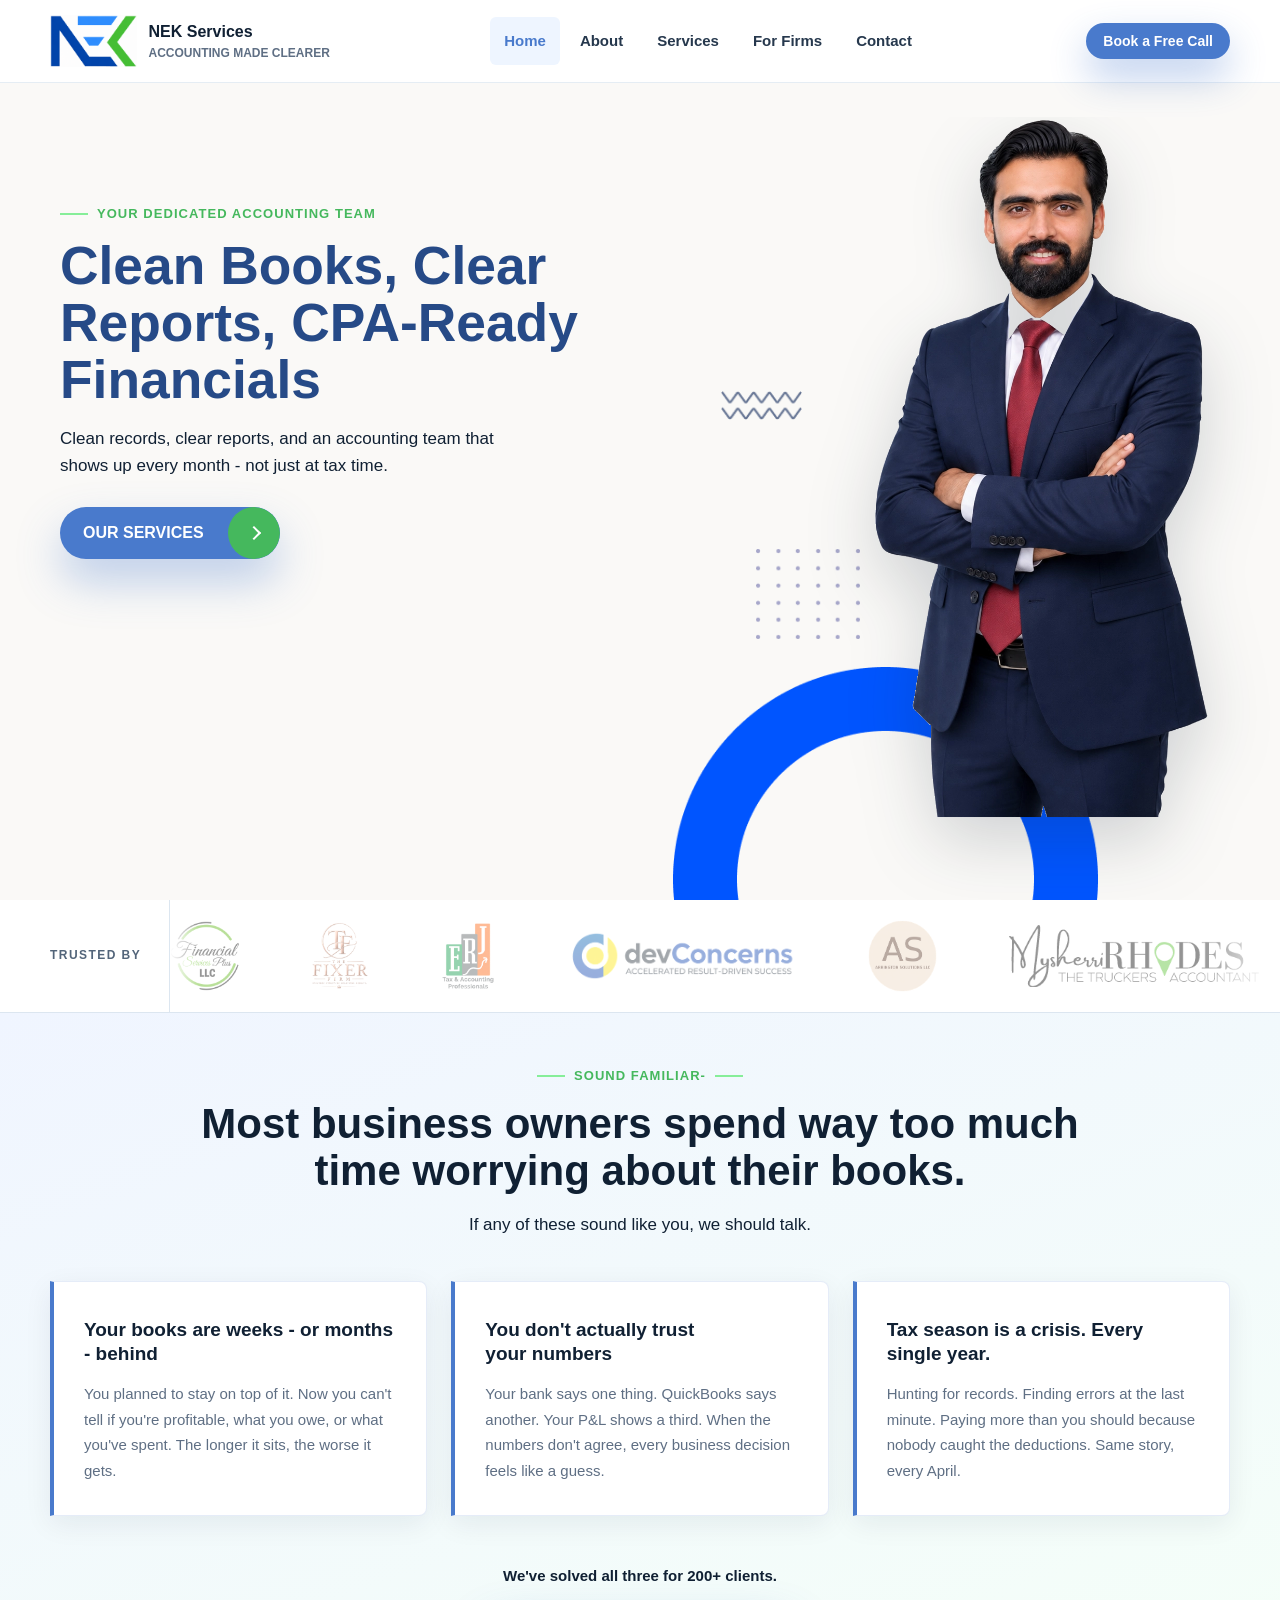
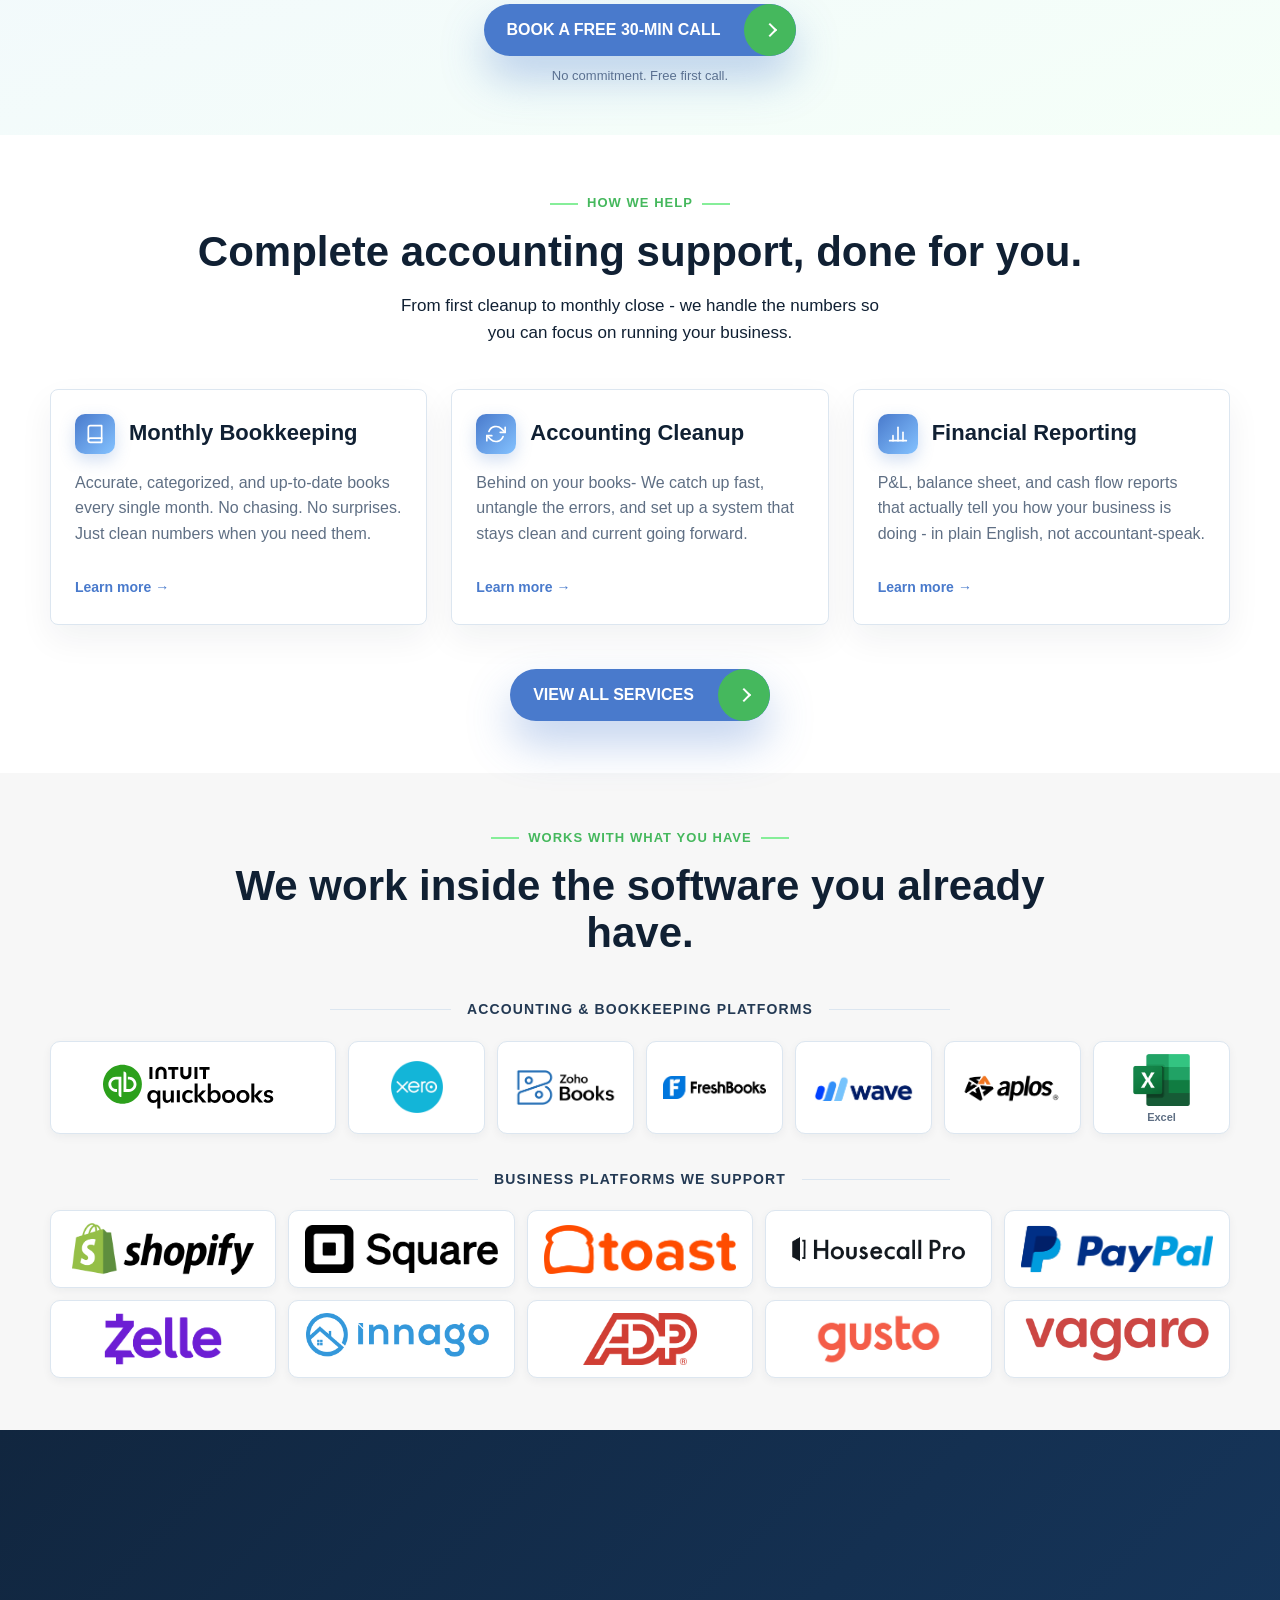
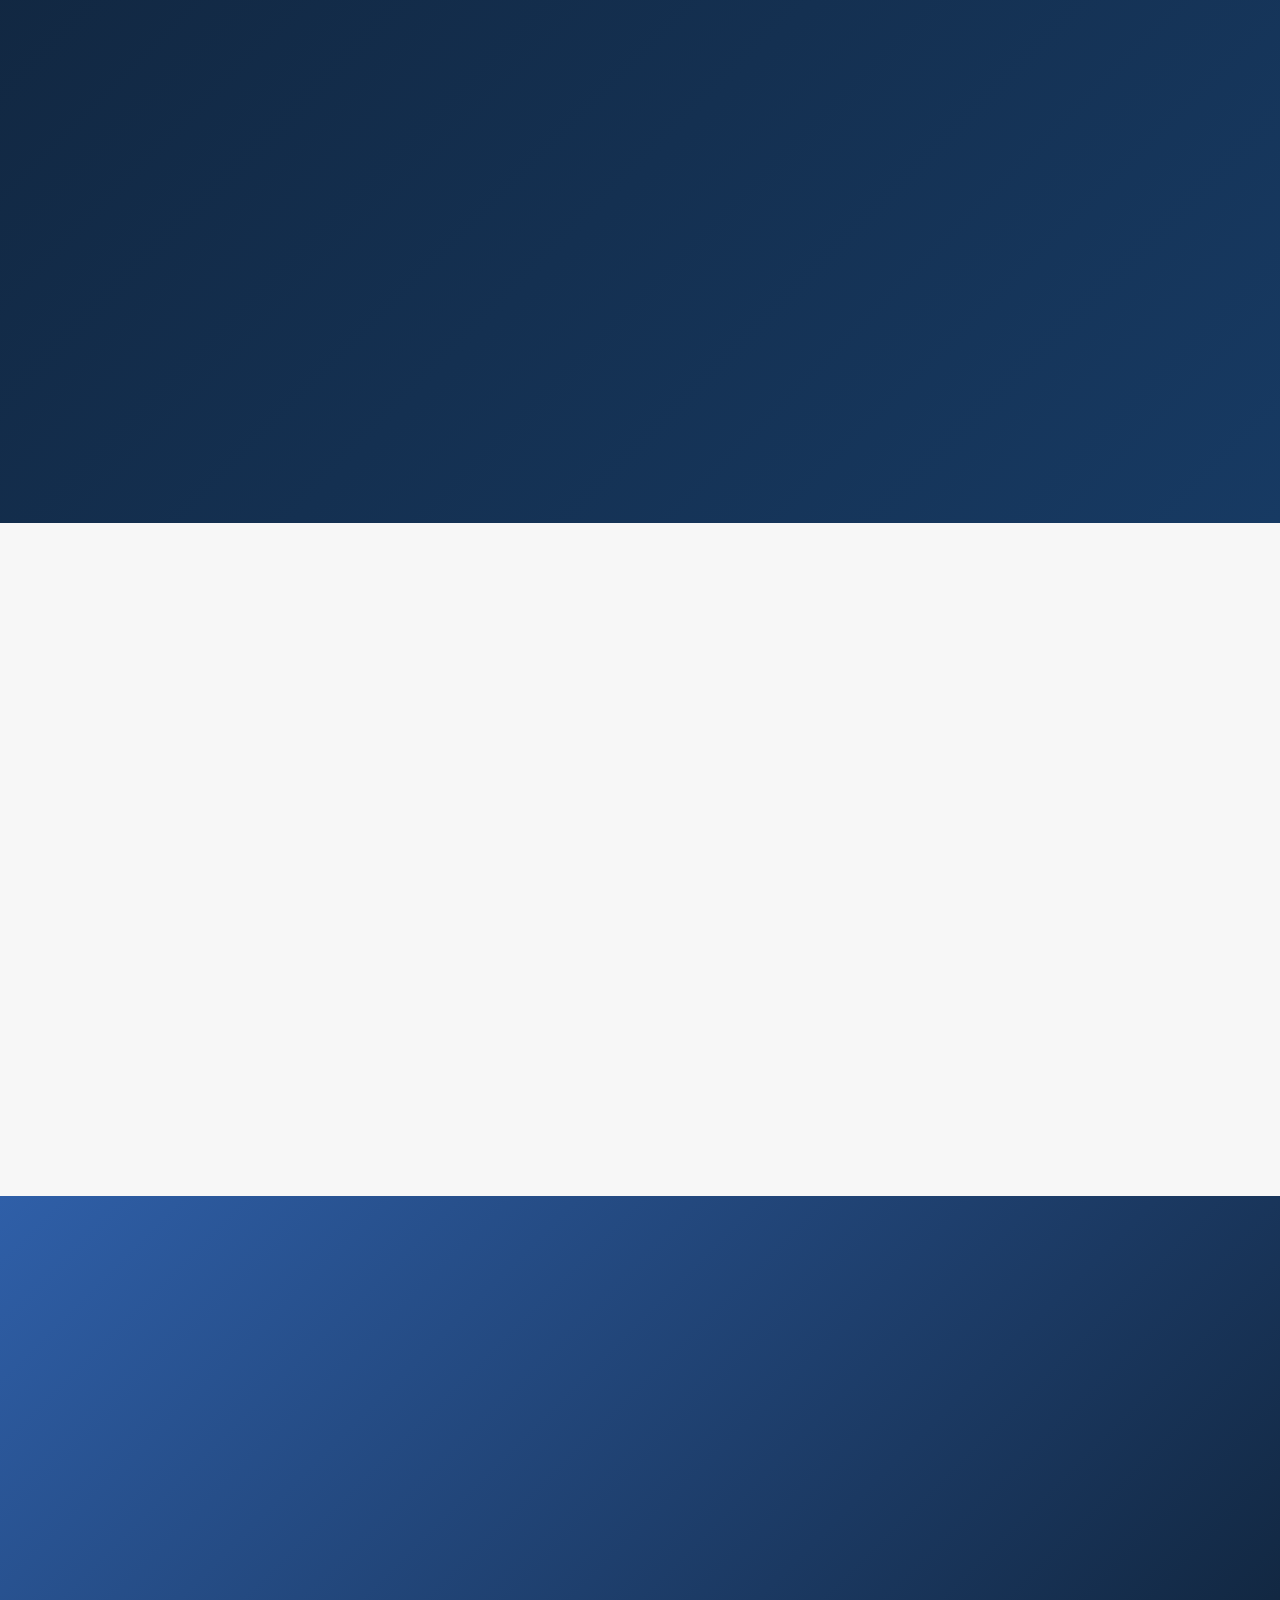
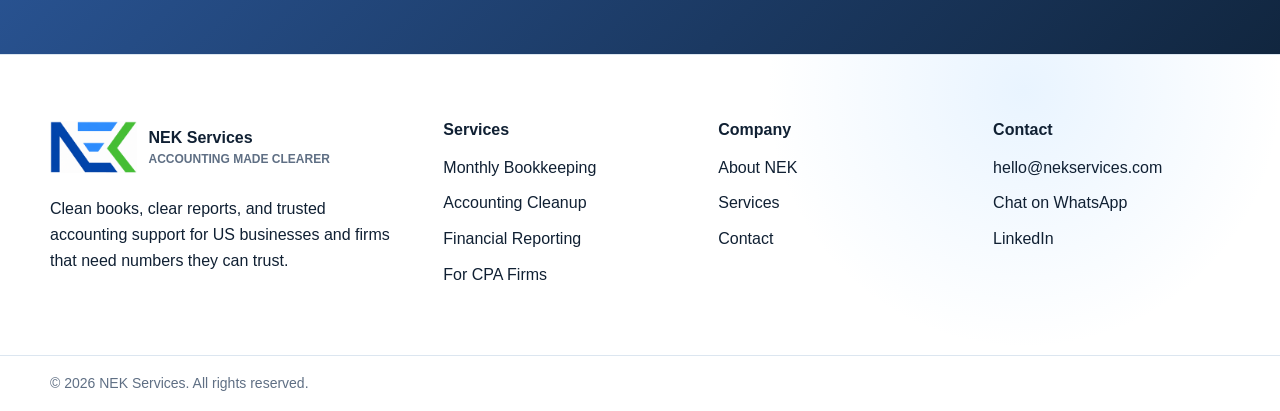
==== website/index.html @ b8a101f8 "Initial static website build" ====
﻿<!doctype html>
<html lang="en">
<head>
  <meta charset="utf-8">
  <meta name="viewport" content="width=device-width, initial-scale=1">
  <title>NEK Services | Bookkeeping &amp; Accounting for US Businesses</title>
  <meta name="description" content="Clean books, clear reports, and CPA-ready financials for US businesses and CPA firms. NEK Services - monthly bookkeeping, accounting cleanup, financial reporting, and outsourced accounting support since 2016.">
  <link rel="canonical" href="https://www.nekservices.com/">
  <link rel="icon" href="assets/logos/favicon.png?v=nek-favicon-32-1">
  <link rel="preload" as="image" href="assets/img/founder/portrait_q100.webp" type="image/webp">
  <link rel="stylesheet" href="assets/css/styles.css?v=software-label-align-1">
  <!-- Open Graph -->
  <meta property="og:type" content="website">
  <meta property="og:title" content="NEK Services | Bookkeeping & Accounting for US Businesses">
  <meta property="og:description" content="Clean books, clear reports, and CPA-ready financials for US businesses and CPA firms. 10+ years, 200+ clients, strict NDA on every engagement.">
  <meta property="og:url" content="https://www.nekservices.com/">
  <meta property="og:image" content="https://www.nekservices.com/assets/img/og-image.png">
  <meta name="twitter:card" content="summary_large_image">
  <meta name="twitter:title" content="NEK Services | Bookkeeping & Accounting for US Businesses">
  <meta name="twitter:description" content="Clean books, clear reports, and CPA-ready financials for US businesses and CPA firms.">
  <meta name="twitter:image" content="https://www.nekservices.com/assets/img/og-image.png">
  <!-- JSON-LD -->
  <script type="application/ld+json">
  {
    "@context": "https://schema.org",
    "@type": "AccountingService",
    "name": "NEK Services",
    "description": "Monthly bookkeeping, accounting cleanup, financial reporting, and outsourced accounting for US businesses and CPA firms.",
    "url": "https://www.nekservices.com",
    "email": "hello@nekservices.com",
    "foundingDate": "2016",
    "founder": { "@type": "Person", "name": "Muhammad Ilyas", "jobTitle": "Founder & CEO" },
    "areaServed": "US",
    "sameAs": ["https://www.linkedin.com/company/nek-services/"]
  }
  </script>
</head>
<body class="home">

  <header class="header">
    <nav class="container nav" aria-label="Main navigation">
      <a class="brand" href="index.html" aria-label="NEK Services home">
        <img class="brand__logo" src="assets/logos/nek-logo.png?v=mark-2" alt="NEK Services">
        <span class="brand__text">NEK Services <span>Accounting made clearer</span></span>
      </a>
      <button class="menu-toggle" type="button" aria-label="Toggle navigation" aria-expanded="false" data-menu-toggle>
        <span aria-hidden="true"></span><span aria-hidden="true"></span><span aria-hidden="true"></span>
      </button>
      <ul class="nav__links" data-nav-links>
        <li><a href="index.html" aria-current="page">Home</a></li>
        <li><a href="about.html">About</a></li>
        <li><a href="services.html">Services</a></li>
        <li><a href="for-firms.html">For Firms</a></li>
        <li><a href="contact.html">Contact</a></li>
      </ul>
      <div class="nav__actions">
        <a class="btn btn--primary" href="contact.html">Book a Free Call</a>
      </div>
    </nav>
  </header>

  <main>

    <!-- ---------------------------------------------
         HERO  -  DESIGN LOCKED
    --------------------------------------------- -->
    <section class="hero">
      <div class="container hero__grid">
        <div class="hero-copy reveal">
          <p class="eyebrow">Your dedicated accounting team</p>
          <h1>Clean Books, Clear Reports, CPA-Ready Financials</h1>
          <p class="lead">Clean records, clear reports, and an accounting team that shows up every month - not just at tax time.</p>
          <div class="hero__actions">
            <a class="btn btn--arrow" href="services.html"><span>Our Services</span></a>
          </div>
        </div>
        <div class="hero-card hero-visual reveal" aria-label="Muhammad Ilyas, Founder and CEO of NEK Services">
          <span class="hero-visual__ring" aria-hidden="true"></span>
          <span class="hero-visual__dots" aria-hidden="true"></span>
          <span class="hero-visual__zigzag" aria-hidden="true"></span>
          <div class="hero-card__image">
            <picture>
              <source srcset="assets/img/founder/portrait_q100.webp" type="image/webp">
              <img src="assets/img/founder/muhammad-ilyas-standing-1-cutout.png" alt="Muhammad Ilyas, Founder and CEO of NEK Services">
            </picture>
          </div>
        </div>
      </div>
    </section>

    <!-- ---------------------------------------------
         TRUST BAR
    --------------------------------------------- -->
    <div class="trust-bar-wrap">
      <div class="trust-bar__label-col">
        <span class="trust-bar__label">Trusted by</span>
      </div>
      <div class="marquee-outer">
        <div class="marquee-track">
          <div class="marquee-logo"><img src="assets/img/clients/client-financial-services-plus.png" alt="Financial Services Plus" loading="lazy"></div>
          <div class="marquee-logo"><img src="assets/img/clients/client-the-fixer-firm.png" alt="The Fixer Firm" loading="lazy"></div>
          <div class="marquee-logo"><img src="assets/img/clients/client-erj-tax-accounting.png" alt="ERJ Tax &amp; Accounting" loading="lazy"></div>
          <div class="marquee-logo"><img src="assets/img/clients/client-devconcerns.png" alt="DevConcerns" loading="lazy"></div>
          <div class="marquee-logo marquee-logo--badge"><img src="assets/img/clients/client-arrington-solutions.png" alt="Arrington Solutions" loading="lazy"></div>
          <div class="marquee-logo marquee-logo--wide"><img src="assets/img/clients/client-johnson-tax.png" alt="MySherri Rhodes" loading="lazy"></div>
          <div class="marquee-logo marquee-logo--dark"><img src="assets/img/clients/client-a-countability.png" alt="A-Countability" loading="lazy"></div>
          <div class="marquee-logo marquee-logo--wide"><img src="assets/img/clients/client-rhodes-accountant.png" alt="The Oasis Firm" loading="lazy"></div>
          <div class="marquee-logo marquee-logo--wide"><img src="assets/img/clients/client-my-financial-home.png" alt="My Financial Home" loading="lazy"></div>
          <div class="marquee-logo"><img src="assets/img/clients/client-royal-financial-services.png" alt="Royal Financial Services" loading="lazy"></div>
          <div class="marquee-logo marquee-logo--wide marquee-logo--premier"><img src="assets/img/clients/premier-business-solutions-full.png" alt="Premier Business Solutions" loading="lazy"></div>
          <div class="marquee-logo marquee-logo--dark marquee-logo--wide"><img src="assets/img/clients/client-your-tax-strategy.png" alt="Johnson Tax" loading="lazy"></div>
          <div class="marquee-logo marquee-logo--wide"><img src="assets/img/clients/client-the-oasis-firm.png" alt="Your Tax Strategy" loading="lazy"></div>
          <!-- duplicate set for seamless loop -->
          <div class="marquee-logo" aria-hidden="true"><img src="assets/img/clients/client-financial-services-plus.png" alt="" loading="lazy"></div>
          <div class="marquee-logo" aria-hidden="true"><img src="assets/img/clients/client-the-fixer-firm.png" alt="" loading="lazy"></div>
          <div class="marquee-logo" aria-hidden="true"><img src="assets/img/clients/client-erj-tax-accounting.png" alt="" loading="lazy"></div>
          <div class="marquee-logo" aria-hidden="true"><img src="assets/img/clients/client-devconcerns.png" alt="" loading="lazy"></div>
          <div class="marquee-logo marquee-logo--badge" aria-hidden="true"><img src="assets/img/clients/client-arrington-solutions.png" alt="" loading="lazy"></div>
          <div class="marquee-logo marquee-logo--wide" aria-hidden="true"><img src="assets/img/clients/client-johnson-tax.png" alt="" loading="lazy"></div>
          <div class="marquee-logo marquee-logo--dark" aria-hidden="true"><img src="assets/img/clients/client-a-countability.png" alt="" loading="lazy"></div>
          <div class="marquee-logo marquee-logo--wide" aria-hidden="true"><img src="assets/img/clients/client-rhodes-accountant.png" alt="" loading="lazy"></div>
          <div class="marquee-logo marquee-logo--wide" aria-hidden="true"><img src="assets/img/clients/client-my-financial-home.png" alt="" loading="lazy"></div>
          <div class="marquee-logo" aria-hidden="true"><img src="assets/img/clients/client-royal-financial-services.png" alt="" loading="lazy"></div>
          <div class="marquee-logo marquee-logo--wide marquee-logo--premier" aria-hidden="true"><img src="assets/img/clients/premier-business-solutions-full.png" alt="" loading="lazy"></div>
          <div class="marquee-logo marquee-logo--dark marquee-logo--wide" aria-hidden="true"><img src="assets/img/clients/client-your-tax-strategy.png" alt="" loading="lazy"></div>
          <div class="marquee-logo marquee-logo--wide" aria-hidden="true"><img src="assets/img/clients/client-the-oasis-firm.png" alt="" loading="lazy"></div>
        </div>      </div>
    </div>
    </div>

    <!-- ---------------------------------------------
         PAIN POINTS
    --------------------------------------------- -->
    <section class="section section--tint">
      <div class="container">
        <div class="section__head section__head--center reveal">
          <p class="eyebrow">Sound familiar-</p>
          <h2>Most business owners spend way too much time worrying about their books.</h2>
          <p class="lead">If any of these sound like you, we should talk.</p>
        </div>
        <div class="grid grid--3">
          <article class="card pain-card reveal">
            <h3>Your books are weeks - or months - behind</h3>
            <p>You planned to stay on top of it. Now you can't tell if you're profitable, what you owe, or what you've spent. The longer it sits, the worse it gets.</p>
          </article>
          <article class="card pain-card reveal">
            <h3>You don't actually trust your numbers</h3>
            <p>Your bank says one thing. QuickBooks says another. Your P&amp;L shows a third. When the numbers don't agree, every business decision feels like a guess.</p>
          </article>
          <article class="card pain-card reveal">
            <h3>Tax season is a crisis. Every single year.</h3>
            <p>Hunting for records. Finding errors at the last minute. Paying more than you should because nobody caught the deductions. Same story, every April.</p>
          </article>
        </div>
        <div class="pain-cta">
          <p class="pain-cta__claim">We've solved all three for 200+ clients.</p>
          <div>
            <a class="btn btn--arrow" href="contact.html"><span>Book a Free 30-Min Call</span></a>
            <p class="pain-cta__risk">No commitment. Free first call.</p>
          </div>
        </div>
      </div>
    </section>

    <!-- ---------------------------------------------
         SERVICES
    --------------------------------------------- -->
    <section class="section">
      <div class="container">
        <div class="section__head section__head--center reveal">
          <p class="eyebrow">How we help</p>
          <h2>Complete accounting support, done for you.</h2>
          <p class="lead">From first cleanup to monthly close - we handle the numbers so you can focus on running your business.</p>
        </div>
        <div class="grid grid--3">
          <article class="card reveal">
            <div class="svc-heading">
              <div class="svc-badge">
                <svg viewBox="0 0 24 24" fill="none" stroke="#fff" stroke-width="2" stroke-linecap="round" stroke-linejoin="round" aria-hidden="true"><path d="M4 19.5A2.5 2.5 0 0 1 6.5 17H20"/><path d="M6.5 2H20v20H6.5A2.5 2.5 0 0 1 4 19.5v-15A2.5 2.5 0 0 1 6.5 2z"/></svg>
              </div>
              <h3>Monthly Bookkeeping</h3>
            </div>
            <p>Accurate, categorized, and up-to-date books every single month. No chasing. No surprises. Just clean numbers when you need them.</p>
            <a class="card-link" href="services.html#bookkeeping">Learn more</a>
          </article>
          <article class="card reveal">
            <div class="svc-heading">
              <div class="svc-badge">
                <svg viewBox="0 0 24 24" fill="none" stroke="#fff" stroke-width="2" stroke-linecap="round" stroke-linejoin="round" aria-hidden="true"><polyline points="23 4 23 10 17 10"/><polyline points="1 20 1 14 7 14"/><path d="M3.51 9a9 9 0 0 1 14.85-3.36L23 10M1 14l4.64 4.36A9 9 0 0 0 20.49 15"/></svg>
              </div>
              <h3>Accounting Cleanup</h3>
            </div>
            <p>Behind on your books- We catch up fast, untangle the errors, and set up a system that stays clean and current going forward.</p>
            <a class="card-link" href="services.html#cleanup">Learn more</a>
          </article>
          <article class="card reveal">
            <div class="svc-heading">
              <div class="svc-badge">
                <svg viewBox="0 0 24 24" fill="none" stroke="#fff" stroke-width="2" stroke-linecap="round" stroke-linejoin="round" aria-hidden="true"><line x1="18" y1="20" x2="18" y2="10"/><line x1="12" y1="20" x2="12" y2="4"/><line x1="6" y1="20" x2="6" y2="14"/><line x1="2" y1="20" x2="22" y2="20"/></svg>
              </div>
              <h3>Financial Reporting</h3>
            </div>
            <p>P&amp;L, balance sheet, and cash flow reports that actually tell you how your business is doing - in plain English, not accountant-speak.</p>
            <a class="card-link" href="services.html#reporting">Learn more</a>
          </article>
        </div>
        <div class="section__actions" style="justify-content:center;margin-top:44px;">
          <a class="btn btn--arrow" href="services.html"><span>View All Services</span></a>
        </div>
      </div>
    </section>

    <!-- ---------------------------------------------
         SOFTWARE
    --------------------------------------------- -->
    <section class="section section--soft">
      <div class="container">
        <div class="section__head section__head--center reveal">
          <p class="eyebrow">Works with what you have</p>
          <h2>We work inside the software you already have.</h2>
        </div>
        <div class="sw-section reveal">
          <div class="sw-group">
            <p class="sw-group__label">Accounting &amp; Bookkeeping Platforms</p>
            <div class="sw-row sw-row--8">
              <div class="sw-tile sw-tile--wide"><img src="assets/img/software/quickbooks.svg" alt="QuickBooks" loading="lazy"></div>
              <div class="sw-tile"><img src="assets/img/software/xero-logo.png" alt="Xero" loading="lazy"></div>
              <div class="sw-tile"><img src="assets/img/software/zoho-books.png" alt="Zoho Books" loading="lazy"></div>
              <div class="sw-tile"><img src="assets/img/software/freshbooks.png" alt="FreshBooks" loading="lazy"></div>
              <div class="sw-tile"><img src="assets/img/software/wave.png" alt="Wave Accounting" loading="lazy"></div>
              <div class="sw-tile"><img src="assets/img/software/Aplos.png" alt="Aplos" loading="lazy"></div>
              <div class="sw-tile sw-tile--labeled"><img src="assets/img/software/excel-official.png" alt="Microsoft Excel" loading="lazy"><span class="sw-tile__name">Excel</span></div>
            </div>
          </div>
          <div class="sw-group">
            <p class="sw-group__label">Business Platforms We Support</p>
            <div class="sw-row sw-row--5">
              <div class="sw-tile"><img src="assets/img/software/shopify.png" alt="Shopify" loading="lazy"></div>
              <div class="sw-tile"><img src="assets/img/software/square.png" alt="Square" loading="lazy"></div>
              <div class="sw-tile"><img src="assets/img/software/toast.png" alt="Toast POS" loading="lazy"></div>
              <div class="sw-tile"><img src="assets/img/software/housecall-pro.webp" alt="Housecall Pro" loading="lazy"></div>
              <div class="sw-tile"><img src="assets/img/software/paypal.png" alt="PayPal" loading="lazy"></div>
              <div class="sw-tile"><img src="assets/img/software/zelle.png" alt="Zelle" loading="lazy"></div>
              <div class="sw-tile"><img src="assets/img/software/innago.png" alt="Innago" loading="lazy"></div>
              <div class="sw-tile"><img src="assets/img/software/adp.png" alt="ADP" loading="lazy"></div>
              <div class="sw-tile"><img src="assets/img/software/gusto.png" alt="Gusto" loading="lazy"></div>
              <div class="sw-tile"><img src="assets/img/software/vagaro.png" alt="Vagaro" loading="lazy"></div>
            </div>
          </div>
        </div>
      </div>
    </section>

    <!-- ---------------------------------------------
         HOW IT WORKS  -  White background (not soft - breaks consecutive grey)
    --------------------------------------------- -->
    <!-- ---------------------------------------------
         ABOUT + STATS  -  Dark section (shortened - full story on about.html)
    --------------------------------------------- -->
    <section class="section section--dark">
      <div class="container about-grid">
        <div class="reveal">
          <p class="eyebrow">The NEK Difference</p>
          <h2>10 years. 200 clients. Zero shortcuts.</h2>
          <p>For over 10 years, US businesses and CPA firms have trusted NEK to keep their books clean, their reports clear, and their deadlines met. We built NEK Services around one belief: accounting support should be accurate, affordable, and genuinely reliable.</p>
          <ul class="checks">
            <li>Qualified accountants - not just bookkeepers</li>
            <li>Certified QuickBooks ProAdvisors</li>
            <li>Same-day responses during US business hours</li>
          </ul>
          <p class="audience-note">Serving US business owners and CPA firms since 2016.</p>
          <div class="guarantee">
            <p>If we make an error, we fix it immediately - at no cost to you.</p>
          </div>
          <p class="security-note">All client data handled under strict NDA and confidentiality agreement.</p>
          <div class="section__actions" style="margin-top:28px;">
            <a class="btn btn--ghost-light" href="about.html">Meet the Team</a>
          </div>
        </div>
        <div class="reveal">
          <div class="photo-placeholder">
            <img src="assets/img/founder/muhammad-ilyas.jpg" alt="Muhammad Ilyas, Founder NEK Services" loading="lazy">
          </div>
          <div class="about-stats">
            <div class="about-stat">
              <strong data-count="10" data-suffix="+">0+</strong>
              <span>Years in Business</span>
            </div>
            <div class="about-stat">
              <strong data-count="200" data-suffix="+">0+</strong>
              <span>Clients Served</span>
            </div>
            <div class="about-stat">
              <strong data-count="10" data-suffix="K+">0K+</strong>
              <span>Books &amp; Reports Completed</span>
            </div>
            <div class="about-stat">
              <strong data-count="6" data-suffix="+">0+</strong>
              <span>Accounting Professionals</span>
            </div>
          </div>
        </div>
      </div>
    </section>

    <!-- ---------------------------------------------
         TESTIMONIALS  -  3 strongest (Cozette, Courtney, Sam)
    --------------------------------------------- -->
    <section class="section section--soft">
      <div class="container">
        <div class="section__head section__head--center reveal">
          <p class="eyebrow">Real results</p>
          <h2>Our clients say it better than we can.</h2>
          <p class="lead">Real results from the business owners and accounting firms that trust NEK with their most important numbers.</p>
        </div>
        <div class="slider reveal" data-slider>
          <button class="slider__button" type="button" aria-label="Previous testimonial" data-slider-prev>&#8592;</button>
          <div class="slider__viewport" aria-live="polite">
            <div class="slider__track" data-slider-track>

              <article class="card testimonial">
                <div class="testimonial__stars" aria-label="5 out of 5 stars"><span aria-hidden="true">&#9733;&#9733;&#9733;&#9733;&#9733;</span></div>
                <p class="testimonial__body">"NEK Services has helped our firm revenue increase by 227%. Knowledgeable, out-of-the-box thinkers - we've enjoyed partnering with a firm that truly meets our needs."</p>
                <div class="testimonial__person">
                  <img src="assets/img/team/cozette-96.jpg" alt="Dr. Cozette M. White" loading="lazy">
                  <div><strong>Dr. Cozette M. White</strong><span>My Financial Home Enterprises</span></div>
                </div>
              </article>

              <article class="card testimonial">
                <div class="testimonial__stars" aria-label="5 out of 5 stars"><span aria-hidden="true">&#9733;&#9733;&#9733;&#9733;&#9733;</span></div>
                <p class="testimonial__body">"In less than a year I have been able to double my monthly client revenue and leave my 9-5 job. The team consistently demonstrates professionalism, timeliness, and strong attention to detail."</p>
                <div class="testimonial__person">
                  <img src="assets/img/team/courtney-arrington-96.jpg" alt="Courtney Arrington" loading="lazy">
                  <div><strong>Courtney Arrington</strong><span>Arrington Solutions LLC</span></div>
                </div>
              </article>

              <article class="card testimonial">
                <div class="testimonial__stars" aria-label="5 out of 5 stars"><span aria-hidden="true">&#9733;&#9733;&#9733;&#9733;&#9733;</span></div>
                <p class="testimonial__body">"Working with Muhammad Ilyas at NEK Services has been a game-changer for our firm. His proactive approach and attention to detail have streamlined our processes and significantly improved client satisfaction."</p>
                <div class="testimonial__person">
                  <img src="assets/img/team/samantha-mabry-96.jpg" alt="Sam Mabry" loading="lazy">
                  <div><strong>Sam Mabry</strong><span>The Fixer Firm</span></div>
                </div>
              </article>

              <article class="card testimonial">
                <div class="testimonial__stars" aria-label="5 out of 5 stars"><span aria-hidden="true">&#9733;&#9733;&#9733;&#9733;&#9733;</span></div>
                <p class="testimonial__body">"Partnering with Muhammad was a great business decision - he has helped my firm with continued growth. Being able to outsource select services allows both companies to create scalable businesses."</p>
                <div class="testimonial__person">
                  <img src="assets/img/team/marshea-mayfield-96.jpg" alt="Marshea Mayfield" loading="lazy">
                  <div><strong>Marshea Mayfield</strong><span>Financial Services Plus LLC</span></div>
                </div>
              </article>

              <article class="card testimonial">
                <div class="testimonial__stars" aria-label="5 out of 5 stars"><span aria-hidden="true">&#9733;&#9733;&#9733;&#9733;&#9733;</span></div>
                <p class="testimonial__body">"NEK provided exceptional services in accounting, bookkeeping, and tax preparation. I would highly recommend their services because of their professionalism, timeliness, and overall great work."</p>
                <div class="testimonial__person">
                  <img src="assets/img/team/carl-cyrius-96.jpg" alt="Carl Cyrius" loading="lazy">
                  <div><strong>Carl Cyrius</strong><span>The Oasis Firm</span></div>
                </div>
              </article>

            </div>
          </div>
          <button class="slider__button" type="button" aria-label="Next testimonial" data-slider-next>&#8594;</button>
        </div>
      </div>
    </section>

    <!-- ---------------------------------------------
         FINAL CTA
    --------------------------------------------- -->
    <section class="section section--cta">
      <div class="container cta-inner reveal">
        <p class="eyebrow">Ready to get started-</p>
        <h2>Clean books. Clear reports. Starting this month.</h2>
        <p class="cta__sub">200+ US businesses and CPA firms already have clean books, clear reports, and an accounting team they count on every month.</p>
        <div class="section__actions" style="justify-content:center;">
          <a class="btn btn--arrow" href="contact.html"><span>Book a Free 30-Min Call</span></a>
          <a class="btn btn--ghost-light" href="about.html">Meet the Team</a>
        </div>
        <p class="cta-reassurance">No contracts. No lock-in. Your first call is free.</p>
        <p class="cta-location">Based in Lahore, Pakistan. Supporting US businesses since 2016.</p>
      </div>
    </section>

  </main>

  <footer class="footer">
    <div class="container footer__main">
      <div>
        <a class="brand" href="index.html">
          <img class="brand__logo" src="assets/logos/nek-logo.png?v=mark-2" alt="NEK Services">
          <span class="brand__text">NEK Services <span>Accounting made clearer</span></span>
        </a>
        <p>Clean books, clear reports, and trusted accounting support for US businesses and firms that need numbers they can trust.</p>
      </div>
      <div>
        <h3>Services</h3>
        <ul>
          <li><a href="services.html">Monthly Bookkeeping</a></li>
          <li><a href="services.html">Accounting Cleanup</a></li>
          <li><a href="services.html">Financial Reporting</a></li>
          <li><a href="for-firms.html">For CPA Firms</a></li>
        </ul>
      </div>
      <div>
        <h3>Company</h3>
        <ul>
          <li><a href="about.html">About NEK</a></li>
          <li><a href="services.html">Services</a></li>
          <li><a href="contact.html">Contact</a></li>
        </ul>
      </div>
      <div>
        <h3>Contact</h3>
        <ul>
          <li><a href="mailto:hello@nekservices.com">hello@nekservices.com</a></li>
          <li><a href="https://wa.me/923344721225" target="_blank" rel="noopener">Chat on WhatsApp</a></li>
          <li><a href="https://www.linkedin.com/company/nek-services/" target="_blank" rel="noopener">LinkedIn</a></li>
        </ul>
      </div>
    </div>
    <div class="footer__bottom">
      <div class="container">&copy; 2026 NEK Services. All rights reserved.</div>
    </div>
  </footer>

  <script src="assets/js/main.js?v=slider-loop-1"></script>
</body>
</html>
---- website/assets/css/styles.css ----
﻿:root {
  --ink: #102033;
  --muted: #5f6f84;
  --blue: #497acc;
  --blue-dark: #2f5fa8;
  --sky: #84c2ff;
  --green: #86ee99;
  --green-dark: #45b85d;
  --paper: #ffffff;
  --soft: #f7f7f7;
  --silver: #ebe9e9;
  --line: #dce6f0;
  --shadow: 0 24px 60px rgba(16, 32, 51, 0.12);
  --radius: 8px;
  --max: 1180px;
  --hero-copy-shift-x:120px;
  --header-height: 83px;
  --hero-visual-height: calc(100vh - var(--header-height) - 34px);
  --founder-image-scale: 1.04;
}

* {
  box-sizing: border-box;
}

html {
  scroll-behavior: smooth;
  overflow-x: hidden;
}

body {
  margin: 0;
  padding-top: var(--header-height);
  color: var(--ink);
  font-family: Inter, "Segoe UI", Arial, sans-serif;
  background: var(--paper);
  line-height: 1.6;
  overflow-x: hidden;
}

img {
  display: block;
  max-width: 100%;
}

a {
  color: inherit;
  text-decoration: none;
}

.container {
  width: min(100% - 40px, var(--max));
  margin: 0 auto;
}

.header {
  position: fixed;
  top: 0;
  left: 0;
  right: 0;
  width: 100%;
  z-index: 1000;
  background: rgba(255, 255, 255, 0.94);
  border-bottom: 1px solid rgba(220, 230, 240, 0.72);
  backdrop-filter: blur(14px);
}

.nav {
  min-height: 82px;
  display: flex;
  align-items: center;
  justify-content: space-between;
  gap: 24px;
}

.brand {
  display: inline-flex;
  align-items: center;
  gap: 12px;
  font-weight: 800;
  letter-spacing: 0;
}

.brand__mark {
  width: 44px;
  height: 44px;
  display: grid;
  place-items: center;
  border-radius: 8px;
  color: #fff;
  background: linear-gradient(135deg, var(--blue), var(--green));
  box-shadow: 0 12px 24px rgba(47, 103, 198, 0.22);
}

.brand__logo {
  height: 52px;
  width: auto;
  object-fit: contain;
}

.brand__text span {
  display: block;
  color: var(--muted);
  font-size: 12px;
  font-weight: 700;
  text-transform: uppercase;
}

.nav__links {
  display: flex;
  align-items: center;
  gap: 6px;
  list-style: none;
  margin: 0;
  padding: 0;
}

.nav__links a {
  display: inline-flex;
  padding: 12px 14px;
  border-radius: 6px;
  color: #26384d;
  font-weight: 700;
  font-size: 15px;
}

.nav__links a:hover,
.nav__links a:focus,
.nav__links a[aria-current="page"] {
  color: var(--blue);
  background: #eef5ff;
}

.nav__actions {
  display: flex;
  align-items: center;
  gap: 12px;
  flex-shrink: 0;
}

.nav__actions .btn {
  min-height: 36px;
  padding: 7px 16px;
  font-size: 14px;
  border-radius: 999px;
}

.menu-toggle {
  display: none;
  width: 44px;
  height: 44px;
  border: 1px solid var(--line);
  border-radius: 8px;
  background: #fff;
  color: var(--ink);
}

.menu-toggle span {
  display: block;
  width: 20px;
  height: 2px;
  margin: 4px auto;
  background: currentColor;
}

.btn {
  display: inline-flex;
  align-items: center;
  justify-content: center;
  min-height: 46px;
  padding: 12px 20px;
  border: 1px solid transparent;
  border-radius: 6px;
  font-weight: 800;
  line-height: 1;
  transition: transform 160ms ease, box-shadow 160ms ease, background 160ms ease;
}

.btn:hover,
.btn:focus {
  transform: translateY(-3px);
}

.btn--primary {
  color: #fff;
  background: var(--blue);
  box-shadow: 0 18px 38px rgba(47, 103, 198, 0.32);
}

.btn--primary:hover,
.btn--primary:focus {
  background: var(--green-dark);
  border-color: var(--green-dark);
}

.btn--ghost {
  color: var(--blue-dark);
  background: #fff;
  border-color: var(--line);
}

.btn--light {
  color: var(--ink);
  background: #fff;
}

.btn--ghost:hover,
.btn--ghost:focus,
.btn--light:hover,
.btn--light:focus {
  color: #fff;
  background: var(--green-dark);
  border-color: var(--green-dark);
}

.btn--arrow {
  position: relative;
  min-width: 188px;
  min-height: 52px;
  justify-content: flex-start;
  padding: 0 76px 0 23px;
  overflow: hidden;
  isolation: isolate;
  color: #fff;
  background: var(--blue);
  border: none;
  border-radius: 999px;
  box-shadow: 0 22px 44px rgba(73, 122, 204, 0.34);
  text-transform: uppercase;
}

.btn--arrow::before {
  content: "";
  position: absolute;
  top: 50%;
  right: 0;
  width: 52px;
  height: 52px;
  border-radius: 999px;
  background: var(--green-dark);
  transform: translateY(-50%);
  z-index: 0;
  transition: width 220ms ease;
}

.btn--arrow::after {
  content: "";
  position: absolute;
  top: 50%;
  right: 26px;
  width: 8px;
  height: 8px;
  border-top: 2.5px solid #fff;
  border-right: 2.5px solid #fff;
  transform: translate(50%, -50%) rotate(45deg);
  z-index: 2;
}

.btn--arrow > span {
  position: relative;
  z-index: 1;
}

.btn--arrow:hover,
.btn--arrow:focus {
  background: var(--blue);
}

.btn--arrow:hover::before,
.btn--arrow:focus::before {
  width: calc(100% + 2px);
}

.hero {
  position: relative;
  overflow: hidden;
  min-height: calc(100vh - var(--header-height));
  display: flex;
  align-items: flex-start;
  padding: 34px 0 0;
  background: #faf9f7;
}

.hero > .container {
  width: min(100% - 120px, 1680px);
}

.page-hero > .container {
  width: min(100% - 40px, var(--max));
}

.page-hero {
  padding: 76px 0;
  background:
    radial-gradient(circle at 90% 12%, rgba(132, 194, 255, 0.34), transparent 26%),
    linear-gradient(135deg, #f4f9ff 0%, #ffffff 56%, #f4fff6 100%);
}

.page-hero .hero__grid,
.page-hero .contact-grid {
  grid-template-columns: 1fr 0.62fr;
}

.breadcrumb-card {
  padding: 28px;
  border-radius: 8px;
  background: #fff;
  border: 1px solid var(--line);
  box-shadow: var(--shadow);
}

.breadcrumb-card strong {
  display: block;
  color: var(--blue);
  font-size: 42px;
  line-height: 1;
}

.hero::before {
  content: none;
}

.hero__grid,
.contact-grid {
  position: relative;
  display: grid;
  grid-template-columns: minmax(560px, 0.86fr) minmax(760px, 1.14fr);
  gap: 22px;
  align-items: flex-start;
}

.split {
  position: relative;
  display: grid;
  grid-template-columns: 1.2fr 0.8fr;
  gap: 56px;
  align-items: flex-start;
}

.hero-copy {
  margin-top: 80px;
  margin-left: max(0px, calc((100vw - var(--max)) / 2 - 60px));
}

.eyebrow {
  display: inline-flex;
  align-items: center;
  gap: 9px;
  margin: 0 0 14px;
  color: var(--green-dark);
  font-size: 13px;
  font-weight: 900;
  letter-spacing: 0.08em;
  text-transform: uppercase;
}

.eyebrow::before {
  content: "";
  width: 28px;
  height: 2px;
  background: var(--green);
}

h1,
h2,
h3 {
  margin: 0;
  color: var(--ink);
  line-height: 1.12;
  letter-spacing: 0;
  text-wrap: pretty;
}

h1 {
  max-width: 570px;
  font-size: clamp(36px, 4.17vw, 60px);
  line-height: 1.06;
  color: #264a87;
}

h2 {
  font-size: clamp(29px, 3.4vw, 42px);
}

h3 {
  font-size: 22px;
}

.lead {
  max-width: 480px;
  color: #102033;
  font-size: 17px;
}

.hero__actions,
.section__actions {
  display: flex;
  gap: 14px;
  flex-wrap: wrap;
  margin-top: 28px;
}

.hero-card {
  position: relative;
  min-height: var(--hero-visual-height);
  overflow: hidden;
}

.hero-card__image {
  position: absolute;
  right: 10%;
  bottom: 0%;
  width: min(560px, 100%);
  height: var(--hero-visual-height);
  overflow: hidden;
  border-radius: 0;
  box-shadow: none;
  filter: drop-shadow(0 24px 34px rgba(16, 32, 51, 0.18));
  z-index: 2;
 
}

.hero-card__image img {
  width: 100%;
  height: auto;
  object-fit: initial;
  object-position: initial;
  transform: scale(var(--founder-image-scale));
  transform-origin: bottom center;
}

.hero-visual__ring {
  position: absolute;
  display: block;
  right: 40%;
  bottom: -18px;
  width: 425px;
  height: 252px;
  background: url("../img/hero-blue-arc.png") center / contain no-repeat;
  z-index: 1;
}

.hero-visual__dots {
  position: absolute;
  left:15%;
  top: 55%;
  width: 104px;
  height: 93px;
  background: url("../img/hero-dots.png") center / contain no-repeat;
  animation: float-y 4s linear infinite;
  z-index: 1;
}

.hero-visual__zigzag {
  position: absolute;
  left: 10%;
  top: 35%;
  width: 87px;
  height: 29px;
  background: url("../img/hero-zigzag.png") center / contain no-repeat;
  animation: float-x 3s linear infinite;
  z-index: 1;
}

@keyframes float-x {
  0%,
  100% {
    transform: translateX(-30px);
  }

  50% {
    transform: translateX(-10px);
  }
}

@keyframes float-y {
  0%,
  100% {
    transform: translateY(0);
  }

  50% {
    transform: translateY(-24px);
  }
}

@media (prefers-reduced-motion: reduce) {
  .hero-visual__dots,
  .hero-visual__zigzag {
    animation: none;
  }
}

.section {
  padding: 54px 0;
}

.section--soft {
  background: var(--soft);
}

.section--dark {
  color: #dce8f5;
  background: linear-gradient(135deg, #11263f, #173a63);
}

.section--dark h2,
.section--dark h3 {
  color: #fff;
}

.section--blueprint {
  background:
    linear-gradient(rgba(73, 122, 204, 0.05) 1px, transparent 1px),
    linear-gradient(90deg, rgba(73, 122, 204, 0.05) 1px, transparent 1px),
    var(--paper);
  background-size: 44px 44px;
}

.section__head {
  max-width: 900px;
  margin-bottom: 42px;
}

.section__head--center {
  margin-left: auto;
  margin-right: auto;
  text-align: center;
}

.section__head--center .lead {
  margin-left: auto;
  margin-right: auto;
}

.section__head--split {
  display: flex;
  align-items: flex-end;
  justify-content: space-between;
  gap: 32px;
  max-width: 100%;
}

.svc-heading {
  display: flex;
  align-items: center;
  gap: 14px;
  margin-bottom: 14px;
}

.svc-heading h3 {
  margin: 0;
}

.svc-badge {
  width: 40px;
  height: 40px;
  flex-shrink: 0;
  border-radius: 10px;
  background: linear-gradient(135deg, var(--blue), var(--sky));
  display: flex;
  align-items: center;
  justify-content: center;
  box-shadow: 0 6px 16px rgba(73,122,204,0.25);
}

.svc-badge svg {
  width: 20px;
  height: 20px;
}

.section__head--center .eyebrow {
  justify-content: center;
}

.section__head--center .eyebrow::after {
  content: "";
  width: 28px;
  height: 2px;
  background: var(--green);
}

.grid {
  display: grid;
  gap: 24px;
}

.grid--3 {
  grid-template-columns: repeat(3, 1fr);
}

.grid--4 {
  grid-template-columns: repeat(4, 1fr);
}

.card {
  padding: 24px;
  border: 1px solid var(--line);
  border-radius: var(--radius);
  background: #fff;
  box-shadow: 0 14px 34px rgba(16, 32, 51, 0.06);
}

.card:hover {
  transform: translateY(-4px);
  transition: transform 160ms ease;
}

.card__num {
  display: inline-grid;
  place-items: center;
  width: 46px;
  height: 46px;
  margin-bottom: 24px;
  border-radius: 8px;
  color: #fff;
  background: var(--blue);
  font-weight: 900;
}

.service-list {
  display: grid;
  gap: 10px;
  padding: 0;
  margin: 18px 0 0;
  list-style: none;
}

.service-list li {
  padding: 10px 12px;
  border-radius: 6px;
  background: #f7fbff;
  color: #34485f;
  font-weight: 700;
}

.link {
  color: var(--blue);
  font-weight: 900;
}

.problem-grid {
  grid-template-columns: repeat(3, 1fr);
}

.problem {
  position: relative;
  padding-left: 30px;
}

.faq {
  display: grid;
  gap: 14px;
}

.faq details {
  border: 1px solid var(--line);
  border-radius: 8px;
  background: #fff;
  box-shadow: 0 10px 24px rgba(16, 32, 51, 0.05);
}

.faq summary {
  cursor: pointer;
  padding: 18px 20px;
  color: var(--ink);
  font-weight: 900;
}

.faq details p {
  margin: 0;
  padding: 0 20px 20px;
  color: var(--muted);
}

.checks {
  display: grid;
  gap: 12px;
  padding: 0;
  margin: 22px 0 0;
  list-style: none;
}

.checks li {
  position: relative;
  padding-left: 30px;
  color: #ffffff;
  font-weight: 700;
}

.checks li::before {
  content: "";
  position: absolute;
  left: 0;
  top: 5px;
  width: 18px;
  height: 18px;
  border-radius: 50%;
  background: var(--green);
}

.checks li::after {
  content: "";
  position: absolute;
  left: 4px;
  top: 9px;
  width: 10px;
  height: 6px;
  border-left: 2.5px solid #102033;
  border-bottom: 2.5px solid #102033;
  transform: rotate(-45deg);
}

.credential-panel {
  position: relative;
  display: grid;
  gap: 16px;
  padding: 34px;
  border: 1px solid var(--line);
  border-radius: 8px;
  background:
    radial-gradient(circle at 92% 14%, rgba(132, 194, 255, 0.26), transparent 28%),
    #fff;
  box-shadow: var(--shadow);
}

.credential-panel__mark {
  width: 84px;
  height: 84px;
  display: grid;
  place-items: center;
  border-radius: 50%;
  color: #fff;
  background: var(--blue);
  font-weight: 900;
  box-shadow: 0 16px 28px rgba(73, 122, 204, 0.24);
}

.credential-card {
  display: grid;
  gap: 5px;
  padding: 18px;
  border: 1px solid var(--line);
  border-radius: 8px;
  background: #fff;
}

.credential-card strong {
  color: var(--ink);
  font-size: 18px;
}

.credential-card span {
  color: var(--muted);
}

.image-stack {
  position: relative;
  min-height: 520px;
}

.image-stack img {
  position: absolute;
  object-fit: cover;
  border-radius: 8px;
  box-shadow: var(--shadow);
}

.image-stack img:first-child {
  inset: 0 80px 88px 0;
  width: calc(100% - 80px);
  height: calc(100% - 88px);
}

.image-stack img:last-child {
  right: 0;
  bottom: 0;
  width: 44%;
  min-width: 190px;
  border: 8px solid #fff;
}

.stats {
  display: grid;
  grid-template-columns: repeat(4, 1fr);
  gap: 18px;
  margin-top: 36px;
}

.stat {
  padding: 24px;
  border-radius: 8px;
  background: #fff;
  border: 1px solid var(--line);
}

.stat strong {
  display: block;
  color: var(--blue);
  font-size: 34px;
  line-height: 1;
}

.logos {
  display: grid;
  grid-template-columns: repeat(5, 1fr);
  gap: 16px;
  align-items: center;
}

.logos.slider__track {
  display: flex;
  grid-template-columns: none;
}

.logo-tile {
  min-height: 110px;
  display: grid;
  place-items: center;
  padding: 18px;
  border: 1px solid var(--line);
  border-radius: 8px;
  background: #fff;
}

.logo-tile img {
  max-height: 64px;
  object-fit: contain;
}

.slider {
  position: relative;
  display: grid;
  grid-template-columns: 48px 1fr 48px;
  gap: 14px;
  align-items: center;
}

.slider__viewport {
  overflow: hidden;
}

.slider__track {
  display: flex;
  gap: 18px;
  overflow-x: auto;
  scroll-behavior: smooth;
  scroll-snap-type: x mandatory;
  scrollbar-width: none;
  will-change: transform;
}

.slider__track::-webkit-scrollbar {
  display: none;
}

.slider__track > * {
  flex: 0 0 calc((100% - 36px) / 3);
  scroll-snap-align: start;
}

.slider__button {
  width: 48px;
  height: 48px;
  border: 1px solid var(--line);
  border-radius: 50%;
  color: var(--blue);
  background: #fff;
  font-size: 22px;
  font-weight: 900;
  box-shadow: 0 12px 26px rgba(16, 32, 51, 0.08);
  cursor: pointer;
  transition: background 160ms ease, color 160ms ease, border-color 160ms ease, transform 160ms ease;
}

.slider__button:hover,
.slider__button:focus {
  color: #fff;
  background: var(--green-dark);
  border-color: var(--green-dark);
  transform: translateY(-2px);
}

.process {
  counter-reset: step;
}

.process .card {
  position: relative;
}

.process .card::before {
  counter-increment: step;
  content: "0" counter(step);
  display: block;
  margin-bottom: 16px;
  color: var(--green-dark);
  font-weight: 900;
}

.section--cta {
  color: #fff;
  text-align: center;
  background: linear-gradient(135deg, var(--blue-dark), #11263f);
}

.section--cta h2 {
  color: #fff;
}

.section--cta .eyebrow::after {
  content: "";
  width: 28px;
  height: 2px;
  background: var(--green);
}

.cta-inner {
  max-width: 680px;
}

.cta-reassurance {
  font-size: 13px;
  color: rgba(220,232,245,0.60);
  margin-top: 16px;
}

.cta-location {
  font-size: 12px;
  color: rgba(220,232,245,0.45);
  margin-top: 8px;
}

/* Testimonial company logo */
.testimonial__logo {
  height: 34px;
  width: auto;
  max-width: 88px;
  object-fit: contain;
  margin-left: auto;
  flex-shrink: 0;
  mix-blend-mode: multiply;
  opacity: 0.75;
}

.testimonial__logo-dark-wrap {
  margin-left: auto;
  flex-shrink: 0;
  background: #111;
  border-radius: 5px;
  padding: 5px 14px;
  max-width: 110px;
  display: flex;
  align-items: center;
}

.testimonial__logo-dark-wrap .testimonial__logo {
  height: 22px;
  mix-blend-mode: normal;
  opacity: 0.9;
  margin-left: 0;
}

.team-grid {
  grid-template-columns: repeat(4, 1fr);
}

.testimonial-grid {
  grid-template-columns: repeat(2, 1fr);
}

.testimonial-grid--featured {
  grid-template-columns: repeat(3, 1fr);
}

.testimonial {
  display: grid;
  gap: 18px;
}

.testimonial__person {
  display: flex;
  align-items: center;
  gap: 14px;
}

.testimonial__person img {
  width: 58px;
  height: 58px;
  border-radius: 50%;
  object-fit: cover;
}

.testimonial__person strong,
.testimonial__person span {
  display: block;
}

.testimonial__person strong {
  white-space: nowrap;
}

.testimonial__person span {
  color: var(--muted);
  font-size: 14px;
}

.founder-card {
  overflow: hidden;
  padding: 0;
}

.founder-card img {
  width: 100%;
  aspect-ratio: 1 / 1;
  object-fit: cover;
}

.founder-card__body {
  padding: 24px;
}

.team-placeholder {
  min-height: 330px;
  display: grid;
  place-items: center;
  padding: 30px;
  text-align: center;
  border: 1px dashed rgba(73, 122, 204, 0.45);
  background:
    linear-gradient(135deg, rgba(132, 194, 255, 0.12), rgba(134, 238, 153, 0.12)),
    #fff;
}

.team-placeholder__mark {
  width: 74px;
  height: 74px;
  display: grid;
  place-items: center;
  margin: 0 auto 18px;
  border-radius: 50%;
  color: var(--blue-dark);
  background: var(--silver);
  font-size: 30px;
  font-weight: 900;
}

.person {
  overflow: hidden;
  padding: 0;
}

.person img {
  width: 100%;
  aspect-ratio: 1 / 1.06;
  object-fit: cover;
}

.person__body {
  padding: 20px;
}

.form {
  display: grid;
  gap: 16px;
}

.field {
  display: grid;
  gap: 7px;
}

.field label {
  color: #26384d;
  font-weight: 800;
  font-size: 14px;
}

.field input,
.field textarea,
.field select {
  width: 100%;
  border: 1px solid var(--line);
  border-radius: 6px;
  padding: 13px 14px;
  color: var(--ink);
  font: inherit;
  background: #fff;
}

.field textarea {
  min-height: 150px;
  resize: vertical;
}

.form__row {
  display: grid;
  grid-template-columns: 1fr 1fr;
  gap: 16px;
}

.form-note {
  margin: 0;
  color: var(--muted);
  font-size: 14px;
}

.footer {
  color: var(--ink);
  background:
    radial-gradient(circle at 80% 10%, rgba(132, 194, 255, 0.18), transparent 24%),
    #fff;
  border-top: 1px solid var(--line);
}

.footer__main {
  display: grid;
  grid-template-columns: 1.5fr 1fr 1fr 1fr;
  gap: 38px;
  padding: 66px 0;
}

.footer h3 {
  color: var(--ink);
  font-size: 16px;
}

.footer strong {
  color: var(--ink);
}

.footer ul {
  display: grid;
  gap: 10px;
  padding: 0;
  margin: 16px 0 0;
  list-style: none;
}

.footer a:hover,
.footer a:focus {
  color: var(--green-dark);
}

.footer__bottom {
  padding: 16px 0;
  border-top: 1px solid var(--line);
  color: var(--muted);
  font-size: 14px;
}

/* â•â•â•â•â•â•â•â•â•â•â•â•â•â•â•â•â•â•â•â•â•â•â•â•â•â•â•â•â•â•â•â•â•â•â•â•â•â•â•â•â•â•
   HOME v2 â€” ADDITIONS
â•â•â•â•â•â•â•â•â•â•â•â•â•â•â•â•â•â•â•â•â•â•â•â•â•â•â•â•â•â•â•â•â•â•â•â•â•â•â•â•â•â• */

/* â”€â”€â”€ Trust Bar â€” Infinite Marquee â”€â”€â”€ */
.trust-bar-wrap {
  display: flex;
  align-items: stretch;
  background: #fff;
  border-bottom: 1px solid var(--line);
  overflow: hidden;
}

.trust-bar__label-col {
  flex-shrink: 0;
  display: flex;
  align-items: center;
  padding: 0 28px 0 max(20px, calc((100vw - 1180px) / 2));
  border-right: 1px solid var(--line);
}

.trust-bar__logos {
  flex: 1;
  display: flex;
  align-items: center;
  justify-content: space-around;
  padding: 16px 40px;
  gap: 24px;
}

.trust-logo {
  display: flex;
  align-items: center;
  justify-content: center;
  flex: 1;
}

.trust-logo img {
  height: 64px;
  width: auto;
  max-width: 160px;
  object-fit: contain;
  filter: grayscale(0.5);
  opacity: 0.70;
  mix-blend-mode: multiply;
  transition: opacity 200ms, filter 200ms;
}

.trust-logo:hover img {
  filter: none;
  opacity: 1;
}

.trust-bar__label {
  color: #53657a;
  font-size: 12px;
  font-weight: 800;
  text-transform: uppercase;
  letter-spacing: 0.12em;
  white-space: nowrap;
}

.marquee-outer {
  flex: 1;
  overflow: hidden;
  -webkit-mask-image: linear-gradient(to right, transparent, #000 28px, #000 calc(100% - 80px), transparent);
  mask-image: linear-gradient(to right, transparent, #000 28px, #000 calc(100% - 80px), transparent);
}

.marquee-track {
  display: flex;
  align-items: center;
  gap: 70px;
  padding: 18px 0;
  width: max-content;
  animation: marquee-scroll 78s linear infinite;
}

.marquee-outer:hover .marquee-track {
  animation-play-state: paused;
}

@keyframes marquee-scroll {
  from { transform: translateX(170px); }
  to   { transform: translateX(calc(-50% + 170px)); }
}

.marquee-logo {
  flex-shrink: 0;
  display: flex;
  align-items: center;
  justify-content: center;
}

/* White-bg logos: multiply blend makes their white background disappear on the white trust bar */
.marquee-logo:not(.marquee-logo--dark) img {
  mix-blend-mode: multiply;
}

.marquee-logo img {
  height: 70px;
  width: auto;
  max-width: 230px;
  object-fit: contain;
  filter: none;
  opacity: 0.42;
  transition: opacity 200ms, filter 200ms, transform 200ms;
}

.marquee-logo:hover img {
  filter: none;
  opacity: 1;
  transform: translateY(-1px);
}

/* Square / circular logos */
.marquee-logo--sq img {
  height: 74px;
  width: auto;
  max-width: 150px;
}

.marquee-logo--sq-sm img {
  height: 74px;
  width: auto;
  max-width: 150px;
}
.marquee-logo--wide img {
  max-width: 250px;
}

.marquee-logo--badge img {
  height: 76px;
  max-width: 150px;
}

.marquee-logo--premier img {
  height: 64px;
  max-width: 280px;
}



.marquee-logo--dark {
  min-width: 150px;
  min-height: 70px;
  padding: 8px 18px;
  background: rgba(20, 40, 60, 0.56);
  border: 1px solid rgba(255, 255, 255, 0.08);
  border-radius: 8px;
  box-shadow: 0 14px 30px rgba(20, 40, 60, 0.14);
}

.marquee-logo--dark img {
  height: 48px;
  width: auto;
  max-width: 174px;
}

.marquee-logo--dark.marquee-logo--sq img {
  height: 52px;
  width: 52px;
  max-width: 52px;
}

.marquee-logo--dark img {
  filter: none;
  opacity: 0.42;
}

.marquee-logo--dark:hover {
  background: #14283c;
  transform: translateY(-1px);
}

.marquee-logo--dark:hover img {
  opacity: 1;
  transform: none;
}

/* â•â•â•â•â•â•â•â•â•â•â•â•â•â•â•â•â•â•â•â•â•â•â•â•â•â•â•â•â•â•â•â•â•â•â•â•â•â•â•â•â•â•â•â•â•â•â•â•â•â•â•â•â•â•
   PAIN POINTS
â•â•â•â•â•â•â•â•â•â•â•â•â•â•â•â•â•â•â•â•â•â•â•â•â•â•â•â•â•â•â•â•â•â•â•â•â•â•â•â•â•â•â•â•â•â•â•â•â•â•â•â•â•â• */
.pain-grid {
  display: grid;
  grid-template-columns: repeat(3, 1fr);
  gap: 24px;
}

.pain-card {
  position: relative;
  padding: 36px 30px 32px;
  background: #fff;
  border-radius: 12px;
  border: 1px solid rgba(73, 122, 204, 0.14);
  box-shadow: 0 8px 28px rgba(16, 32, 51, 0.07);
  overflow: hidden;
  transition: transform 180ms ease, box-shadow 180ms ease;
}

.pain-card:hover {
  transform: translateY(-5px);
  box-shadow: 0 20px 44px rgba(16, 32, 51, 0.12);
}

.pain-card h3 {
  font-size: 19px;
  margin-bottom: 14px;
  color: var(--ink);
  line-height: 1.3;
}

.pain-card p {
  color: var(--muted);
  font-size: 15px;
  line-height: 1.7;
  margin: 0;
}

.pain-cta {
  display: flex;
  flex-direction: column;
  align-items: center;
  gap: 16px;
  margin-top: 48px;
  text-align: center;
}

.pain-cta__claim {
  font-size: 15px;
  font-weight: 800;
  color: var(--ink);
  margin: 0;
}

.pain-cta__risk {
  font-size: 13px;
  color: var(--muted);
  margin: 10px 0 0;
}

/* â•â•â•â•â•â•â•â•â•â•â•â•â•â•â•â•â•â•â•â•â•â•â•â•â•â•â•â•â•â•â•â•â•â•â•â•â•â•â•â•â•â•â•â•â•â•â•â•â•â•â•â•â•â•
   SERVICES GRID
â•â•â•â•â•â•â•â•â•â•â•â•â•â•â•â•â•â•â•â•â•â•â•â•â•â•â•â•â•â•â•â•â•â•â•â•â•â•â•â•â•â•â•â•â•â•â•â•â•â•â•â•â•â• */
.services-grid {
  display: grid;
  grid-template-columns: repeat(3, 1fr);
  gap: 24px;
}

.service-item {
  padding: 32px;
  border: 1px solid var(--line);
  border-radius: 14px;
  background: #fff;
  box-shadow: 0 4px 18px rgba(16, 32, 51, 0.05);
  transition: transform 180ms ease, box-shadow 180ms ease, border-color 180ms ease;
}

.service-item:hover {
  transform: translateY(-5px);
  box-shadow: 0 20px 46px rgba(16, 32, 51, 0.11);
  border-color: var(--blue);
}

.service-item__icon {
  width: 52px;
  height: 52px;
  border-radius: 12px;
  background: linear-gradient(135deg, var(--blue), var(--sky));
  color: #fff;
  display: flex;
  align-items: center;
  justify-content: center;
  margin-bottom: 20px;
  font-size: 14px;
  font-weight: 900;
  letter-spacing: 0.02em;
}

.service-item h3 {
  font-size: 18px;
  margin-bottom: 10px;
  color: var(--ink);
}

.service-item p {
  color: var(--muted);
  font-size: 14px;
  line-height: 1.65;
  margin: 0 0 18px;
}

.service-item__link {
  display: inline-flex;
  align-items: center;
  gap: 5px;
  color: var(--blue);
  font-size: 13px;
  font-weight: 700;
  transition: gap 160ms;
}

.service-item__link::after {
  content: '\2192';
  transition: transform 160ms;
}

.service-item:hover .service-item__link::after {
  transform: translateX(4px);
}

/* Process steps â€” uses existing .card + .grid--3 */
.step-num {
  width: 56px;
  height: 56px;
  border-radius: 50%;
  background: var(--blue);
  color: #fff;
  font-size: 20px;
  font-weight: 900;
  display: flex;
  align-items: center;
  justify-content: center;
  margin: 0 auto 20px;
  box-shadow: 0 8px 20px rgba(73, 122, 204, 0.30);
}

.step-num--green {
  background: var(--green-dark);
  box-shadow: 0 8px 20px rgba(69, 184, 93, 0.30);
}

.card--center { text-align: center; }

/* How It Works â€” step flow */
.steps-flow {
  display: grid;
  grid-template-columns: repeat(3, 1fr);
  gap: 0;
  margin-top: 8px;
}

.step {
  padding: 0 40px 0 40px;
  text-align: center;
}

.step:first-child {
  padding-left: 0;
}

.step:last-child {
  padding-right: 0;
}

.step + .step {
  border-left: 1px dashed var(--line);
}

.step .step-num {
  margin: 0 0 12px 0;
}

.step-result-label {
  display: inline-block;
  font-size: 11px;
  font-weight: 700;
  color: var(--green-dark);
  text-transform: uppercase;
  letter-spacing: 0.08em;
  margin-left: 8px;
  vertical-align: middle;
}

.steps-followup {
  font-size: 14px;
  color: var(--muted);
  margin: 14px auto 0;
  max-width: 480px;
}

.steps-risk {
  font-size: 13px;
  color: var(--muted);
  margin: 8px 0 0;
  opacity: 0.75;
}

/* Service number badge */
.svc-num {
  display: inline-flex;
  align-items: center;
  justify-content: center;
  width: 44px;
  height: 44px;
  border-radius: 10px;
  background: linear-gradient(135deg, var(--blue), var(--sky));
  color: #fff;
  font-size: 13px;
  font-weight: 900;
  margin-bottom: 18px;
}

/* Arrow link inside cards */
.card-link {
  display: inline-flex;
  align-items: center;
  gap: 4px;
  color: var(--blue);
  font-size: 14px;
  font-weight: 700;
  margin-top: 14px;
}

.card-link::after { content: '\2192'; transition: transform 160ms; }
.card:hover .card-link::after { transform: translateX(4px); }

/* Pain card left accent */
.pain-card { border-left: 4px solid var(--blue); border-radius: 0 var(--radius) var(--radius) 0; }

/* About grid (dark section) */
.about-grid {
  display: grid;
  grid-template-columns: 1fr 0.65fr;
  gap: 56px;
  align-items: start;
}

.about-stats {
  display: grid;
  grid-template-columns: 1fr 1fr;
  gap: 14px;
}

.about-stat {
  padding: 24px 20px;
  border-radius: 10px;
  background: rgba(255,255,255,0.07);
  border: 1px solid rgba(255,255,255,0.10);
}

.about-stat strong {
  display: block;
  font-size: 36px;
  font-weight: 900;
  color: var(--green);
  line-height: 1;
  margin-bottom: 6px;
}

.about-stat span {
  color: rgba(220,232,245,0.68);
  font-size: 13px;
  line-height: 1.4;
}

.audience-note {
  font-size: 13px;
  color: rgba(220,232,245,0.65);
  margin-top: 16px;
  font-style: italic;
}

.guarantee {
  margin-top: 20px;
  padding: 14px 18px;
  border-left: 3px solid var(--green);
  background: rgba(134,238,153,0.08);
  border-radius: 0 6px 6px 0;
  font-size: 14px;
  font-weight: 700;
  color: #dce8f5;
}

.guarantee p {
  margin: 0;
}

.security-note {
  font-size: 13px;
  color: rgba(220,232,245,0.65);
  margin-top: 10px;
}

.photo-placeholder {
  position: relative;
  border-radius: 12px;
  overflow: hidden;
  margin-bottom: 14px;
}

.photo-placeholder img {
  width: 100%;
  height: 200px;
  object-fit: cover;
  object-position: top;
  filter: brightness(0.7);
}

.photo-placeholder--tall img {
  height: 320px;
}
.founder-photo {
  background: #fff;
  box-shadow: var(--shadow);
}

.founder-photo img {
  height: auto;
  max-height: 430px;
  object-fit: contain;
  object-position: center;
  filter: none;
  display: block;
}

.photo-placeholder__watermark {
  position: absolute;
  inset: 0;
  display: flex;
  align-items: center;
  justify-content: center;
  color: #fff;
  font-size: 12px;
  font-weight: 700;
  text-align: center;
  background: rgba(16,32,51,0.45);
  letter-spacing: 0.04em;
}

/* Founder signature */
.founder-sig {
  display: flex;
  align-items: center;
  gap: 12px;
  margin-top: 28px;
  padding-top: 24px;
  border-top: 1px solid rgba(255,255,255,0.12);
}

.founder-sig img {
  width: 48px;
  height: 48px;
  border-radius: 50%;
  object-fit: cover;
  object-position: top;
  border: 2px solid rgba(255,255,255,0.18);
  flex-shrink: 0;
}

.founder-sig strong { display: block; color: #fff; font-size: 14px; }
.founder-sig span   { color: rgba(220,232,245,0.60); font-size: 13px; }

/* Testimonial enhancement */
.testimonial__stars {
  color: #f5b731;
  letter-spacing: 3px;
  margin-bottom: 14px;
  display: block;
}

.testimonial__body {
  font-style: italic;
  line-height: 1.75;
  margin: 0 0 20px;
}

/* Software â€” two-group layout */
.sw-section {
  display: grid;
  gap: 34px;
  margin-top: 8px;
  width: 100%;
}

.sw-group__label {
  display: flex;
  align-items: center;
  justify-content: center;
  gap: 16px;
  width: min(100%, 620px);
  margin: 0 auto 20px;
  color: #243a54;
  font-size: 14px;
  font-weight: 900;
  text-align: center;
  text-transform: uppercase;
  letter-spacing: 0.08em;
}

.sw-group__label::before,
.sw-group__label::after {
  content: '';
  flex: 1 1 72px;
  height: 1px;
  background: var(--line);
}

/* CSS Grid rows â€” no wrapping, fixed columns */
.sw-row {
  display: grid;
  gap: 12px;
}

.sw-row--8 { grid-template-columns: repeat(8, 1fr); }
.sw-row--5 { grid-template-columns: repeat(5, 1fr); }
.sw-tile--wide { grid-column: span 2; }

.sw-tile {
  display: flex;
  align-items: center;
  justify-content: center;
  padding: 12px 16px;
  min-height: 56px;
  min-width: 0;
  border: 1px solid var(--line);
  border-radius: 10px;
  background: #fff;
  box-shadow: 0 3px 10px rgba(16,32,51,0.05);
  transition: transform 160ms, box-shadow 160ms, border-color 160ms;
}

.sw-tile--labeled {
  flex-direction: column;
  gap: 6px;
  padding-bottom: 10px;
}

.sw-tile__name {
  font-size: 11px;
  font-weight: 700;
  color: var(--muted);
  text-align: center;
  line-height: 1;
}

.sw-tile:hover {
  transform: translateY(-3px);
  box-shadow: 0 12px 28px rgba(16,32,51,0.10);
  border-color: var(--blue);
}

.sw-tile img {
  max-height: 52px;
  max-width: 100%;
  width: auto;
  height: auto;
  object-fit: contain;
}

.sw-tile--quickbooks img {
  max-width: 64px;
  max-height: 64px;
}

.sw-tile--xero img {
  max-width: 138px;
  max-height: 54px;
}

.sw-tile--housecall img {
  max-width: 196px;
  max-height: 54px;
}
.sw-tile--text { font-size: 13px; font-weight: 800; color: var(--ink); text-align: center; }

/* Service / step card body text â€” muted to match pain cards */
.card p {
  color: var(--muted);
}

/* How It Works: keep body text left-aligned even inside .card--center */
.process .card--center p {
  text-align: left;
}

/* About section: prevent over-long paragraph lines */
.about-grid > div:first-child p {
  max-width: 580px;
}

/* Ghost button for dark backgrounds */
.btn--ghost-light {
  color: #fff;
  background: transparent;
  border: 2px solid rgba(255,255,255,0.5);
}

.btn--ghost-light:hover,
.btn--ghost-light:focus {
  background: rgba(255,255,255,0.12);
  border-color: #fff;
}

/* CTA subtext */
.cta__sub {
  color: rgba(220,232,245,0.75);
  max-width: 480px;
  margin: 0 auto 30px;
  font-size: 16px;
  line-height: 1.6;
}

/* Pain section tint */
.section--tint {
  background: linear-gradient(160deg, #f0f5ff 0%, #f5fff8 100%);
}

/* â”€â”€ Utility classes (extracted from inline styles) â”€â”€ */
.card__meta {
  color: var(--muted);
  font-size: 13px;
  margin-top: 10px;
}

.card__desc {
  color: var(--muted);
  font-size: 14px;
  margin: 10px 0 0;
}

.section__actions--center {
  justify-content: center;
  margin-top: 44px;
}

/* â”€â”€ Ghost button on light background â”€â”€ */
.btn--ghost {
  color: var(--blue-dark);
  background: #fff;
  border: 2px solid var(--line);
}

.btn--ghost:hover,
.btn--ghost:focus {
  color: #fff;
  background: var(--green-dark);
  border-color: var(--green-dark);
}

.reveal {
  opacity: 0;
  transform: translateY(18px);
  transition: opacity 500ms ease, transform 500ms ease;
}

.reveal.is-visible {
  opacity: 1;
  transform: none;
}

@media (max-width: 980px) {
  .nav__links {
    position: absolute;
    left: 20px;
    right: 20px;
    top: 88px;
    display: none;
    padding: 12px;
    border: 1px solid var(--line);
    border-radius: 8px;
    background: #fff;
    box-shadow: var(--shadow);
  }

  .nav__links.is-open {
    display: grid;
  }

  .nav__links a {
    width: 100%;
  }

  .menu-toggle {
    display: inline-block;
  }

  .nav__actions .btn {
    display: none;
  }

  .hero__grid,
  .split,
  .contact-grid {
    grid-template-columns: 1fr;
  }

  .hero {
    min-height: auto;
    display: block;
      padding: 30px 0 0;
    }

  .hero > .container {
    width: min(100% - 40px, var(--max));
  }

  .hero-card {
    min-height: 520px;
  }

  .hero-card__image {
    right: 2%;
    bottom: 0;
    width: min(520px, 88%);
    height: 520px;
  }

  .hero-visual__ring {
    right: 24%;
    bottom: -10px;
    width: 365px;
    height: 216px;
  }

  .grid--3,
  .grid--4,
  .problem-grid,
  .team-grid,
  .testimonial-grid,
  .testimonial-grid--featured,
  .footer__main {
    grid-template-columns: repeat(2, 1fr);
  }

  .stats,
  .logos:not(.slider__track) {
    grid-template-columns: repeat(2, 1fr);
  }

  .slider__track > * {
    flex-basis: calc((100% - 18px) / 2);
  }

  .about-grid {
    grid-template-columns: 1fr;
    gap: 36px;
  }

  .sw-row--8 { grid-template-columns: repeat(4, 1fr); }
  .sw-row--5 { grid-template-columns: repeat(3, 1fr); }
  .sw-tile--wide { grid-column: span 2; }

  .trust-bar__label-col {
    padding: 0 16px;
  }

  /* Step flow at tablet â€” stack to 1 column */
  .steps-flow {
    grid-template-columns: 1fr;
    gap: 32px;
  }

  .step {
    padding: 0;
  }

  .step + .step {
    border-left: none;
    border-top: 1px dashed var(--line);
    padding-top: 32px;
  }

  /* Pain CTA stack */
  .pain-cta {
    flex-direction: column;
    align-items: center;
  }

  /* Section head split â€” stack on tablet */
  .section__head--split {
    flex-direction: column;
    align-items: flex-start;
    gap: 20px;
  }
}

@media (max-width: 640px) {
  .container {
    width: min(100% - 28px, var(--max));
  }

  .hero,
  .section {
    padding: 64px 0;
  }

  .hero {
    padding-bottom: 0;
  }

  .hero > .container {
    width: min(100% - 28px, var(--max));
  }

  h1 {
    font-size: 34px;
  }

  h2 {
    font-size: 28px;
  }

  .hero-card {
    min-height: 395px;
  }

  .hero-card__image {
    right: 0;
    bottom: 0;
    width: 92%;
    height: 395px;
  }

  .hero-visual__ring {
    right: 22%;
    bottom: -6px;
    width: 255px;
    height: 151px;
  }

  .hero-visual__dots {
    left: 6%;
    top: 50%;
    width: 84px;
    height: 72px;
    background-size: 14px 14px;
  }

  .hero-visual__zigzag {
    left: 5%;
    top: 34%;
  }

  .grid--3,
  .grid--4,
  .problem-grid,
  .team-grid,
  .testimonial-grid,
  .testimonial-grid--featured,
  .stats,
  .logos:not(.slider__track),
  .footer__main,
  .form__row,
  .about-grid,
  .about-stats {
    grid-template-columns: 1fr;
  }

  .sw-row--8 { grid-template-columns: repeat(4, 1fr); }
  .sw-row--5 { grid-template-columns: repeat(3, 1fr); }
  .sw-tile--wide { grid-column: span 2; }
  .sw-tile   { min-height: 64px; padding: 10px 12px; }

  .slider {
    grid-template-columns: 40px 1fr 40px;
    gap: 8px;
  }

  .slider__button {
    width: 40px;
    height: 40px;
  }

  .slider__track > * {
    flex-basis: 100%;
  }

  .image-stack {
    min-height: 390px;
  }

  .image-stack img:first-child {
    inset: 0 0 82px 0;
    width: 100%;
  }

  .cta {
    padding: 34px 24px;
  }

  /* Step flow â€” stack vertically on mobile */
  .steps-flow {
    grid-template-columns: 1fr;
    gap: 32px;
  }

  .step {
    padding: 0;
  }

  .step + .step {
    border-left: none;
    border-top: 1px dashed var(--line);
    padding-top: 32px;
  }

  .step .step-num {
    margin-left: 0;
  }

  /* Trust bar â€” hide label on very small screens */
  .trust-bar__label-col {
    display: none;
  }

  /* Pain CTA â€” stack button and text */
  .pain-cta {
    gap: 20px;
  }

  /* Section CTA â€” reduce padding */
  .section--cta {
    padding: 48px 0;
  }

  /* Software rows on small screens */
  .sw-row--8 { grid-template-columns: repeat(3, 1fr); }
  .sw-row--5 { grid-template-columns: repeat(2, 1fr); }
}


/* Homepage rhythm tightening */
.home .section--tint {
  padding-top: 46px;
  padding-bottom: 48px;
}

.home .section--soft {
  padding-top: 48px;
  padding-bottom: 52px;
}

.home .section--dark {
  padding-top: 52px;
  padding-bottom: 52px;
}

.home .section:not(.section--tint):not(.section--soft):not(.section--dark):not(.section--cta) {
  padding-top: 52px;
  padding-bottom: 52px;
}

.home .section--cta {
  padding-top: 54px;
  padding-bottom: 54px;
}
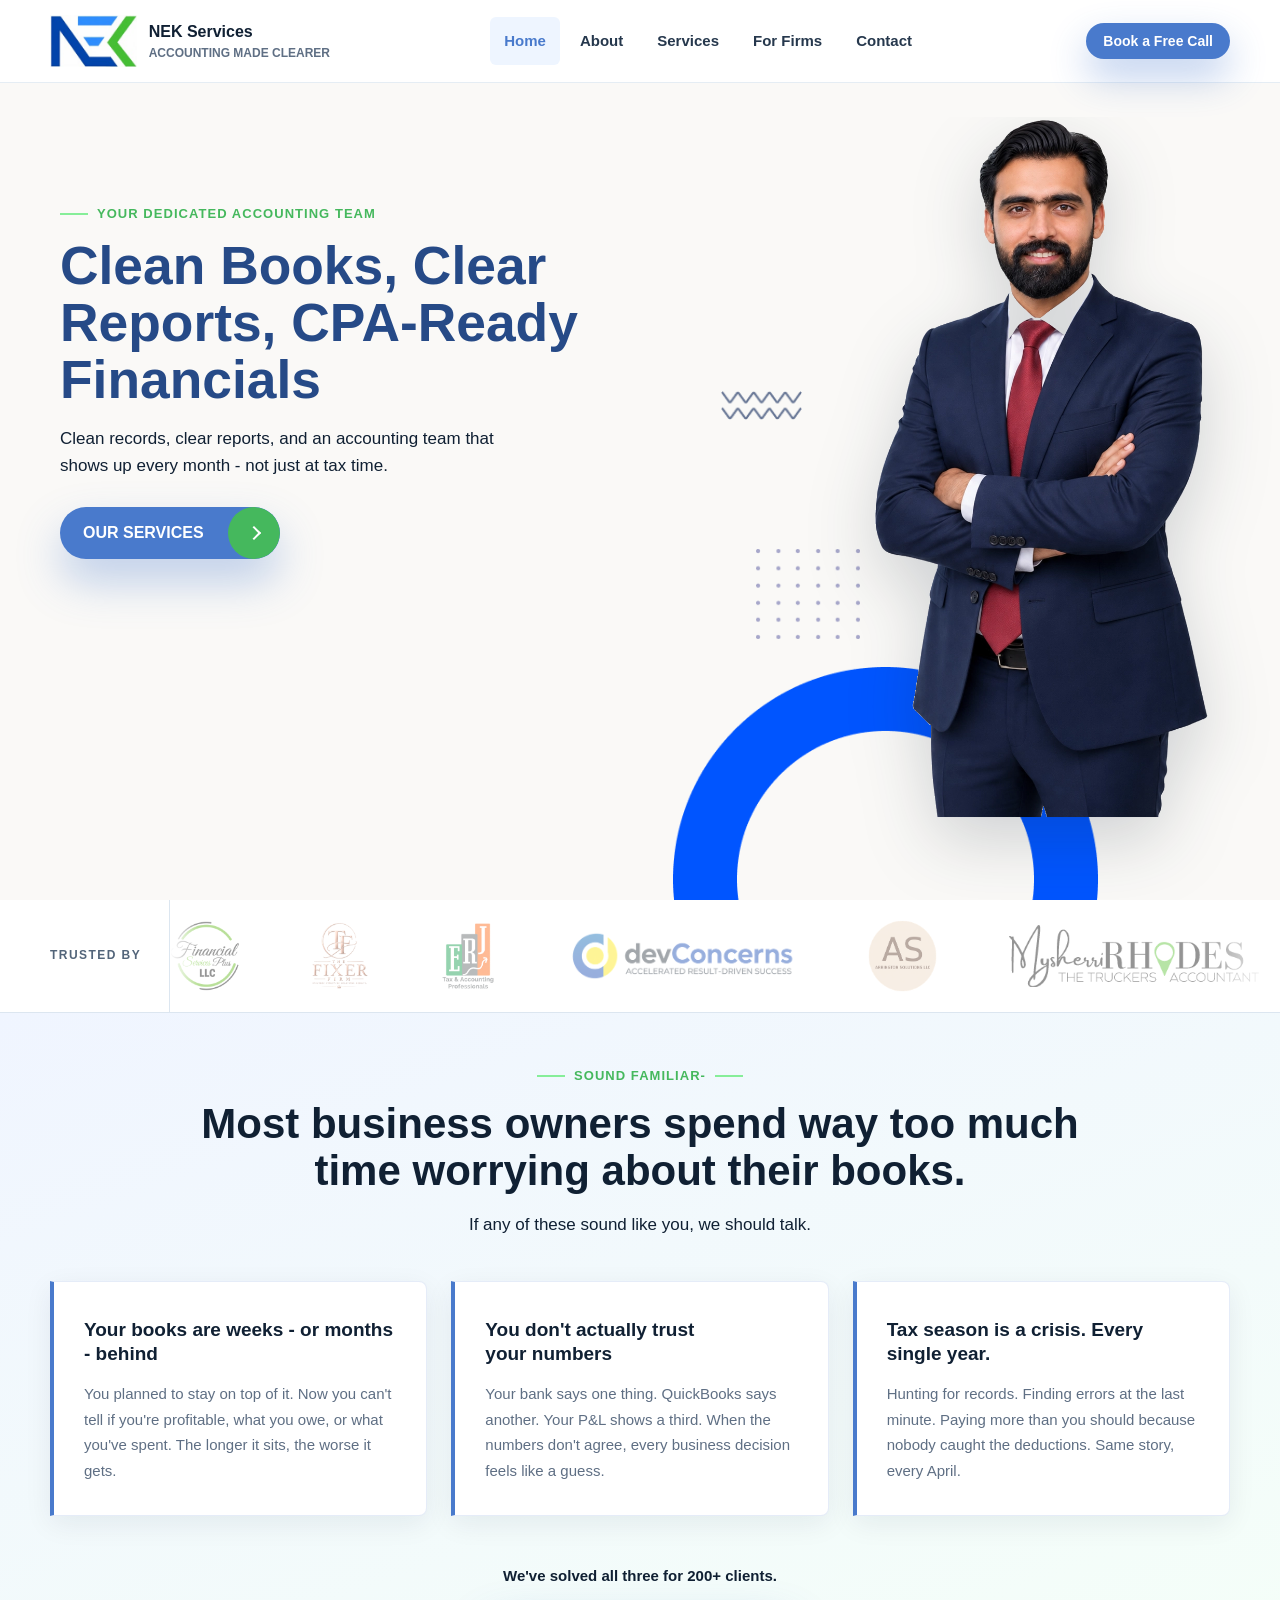
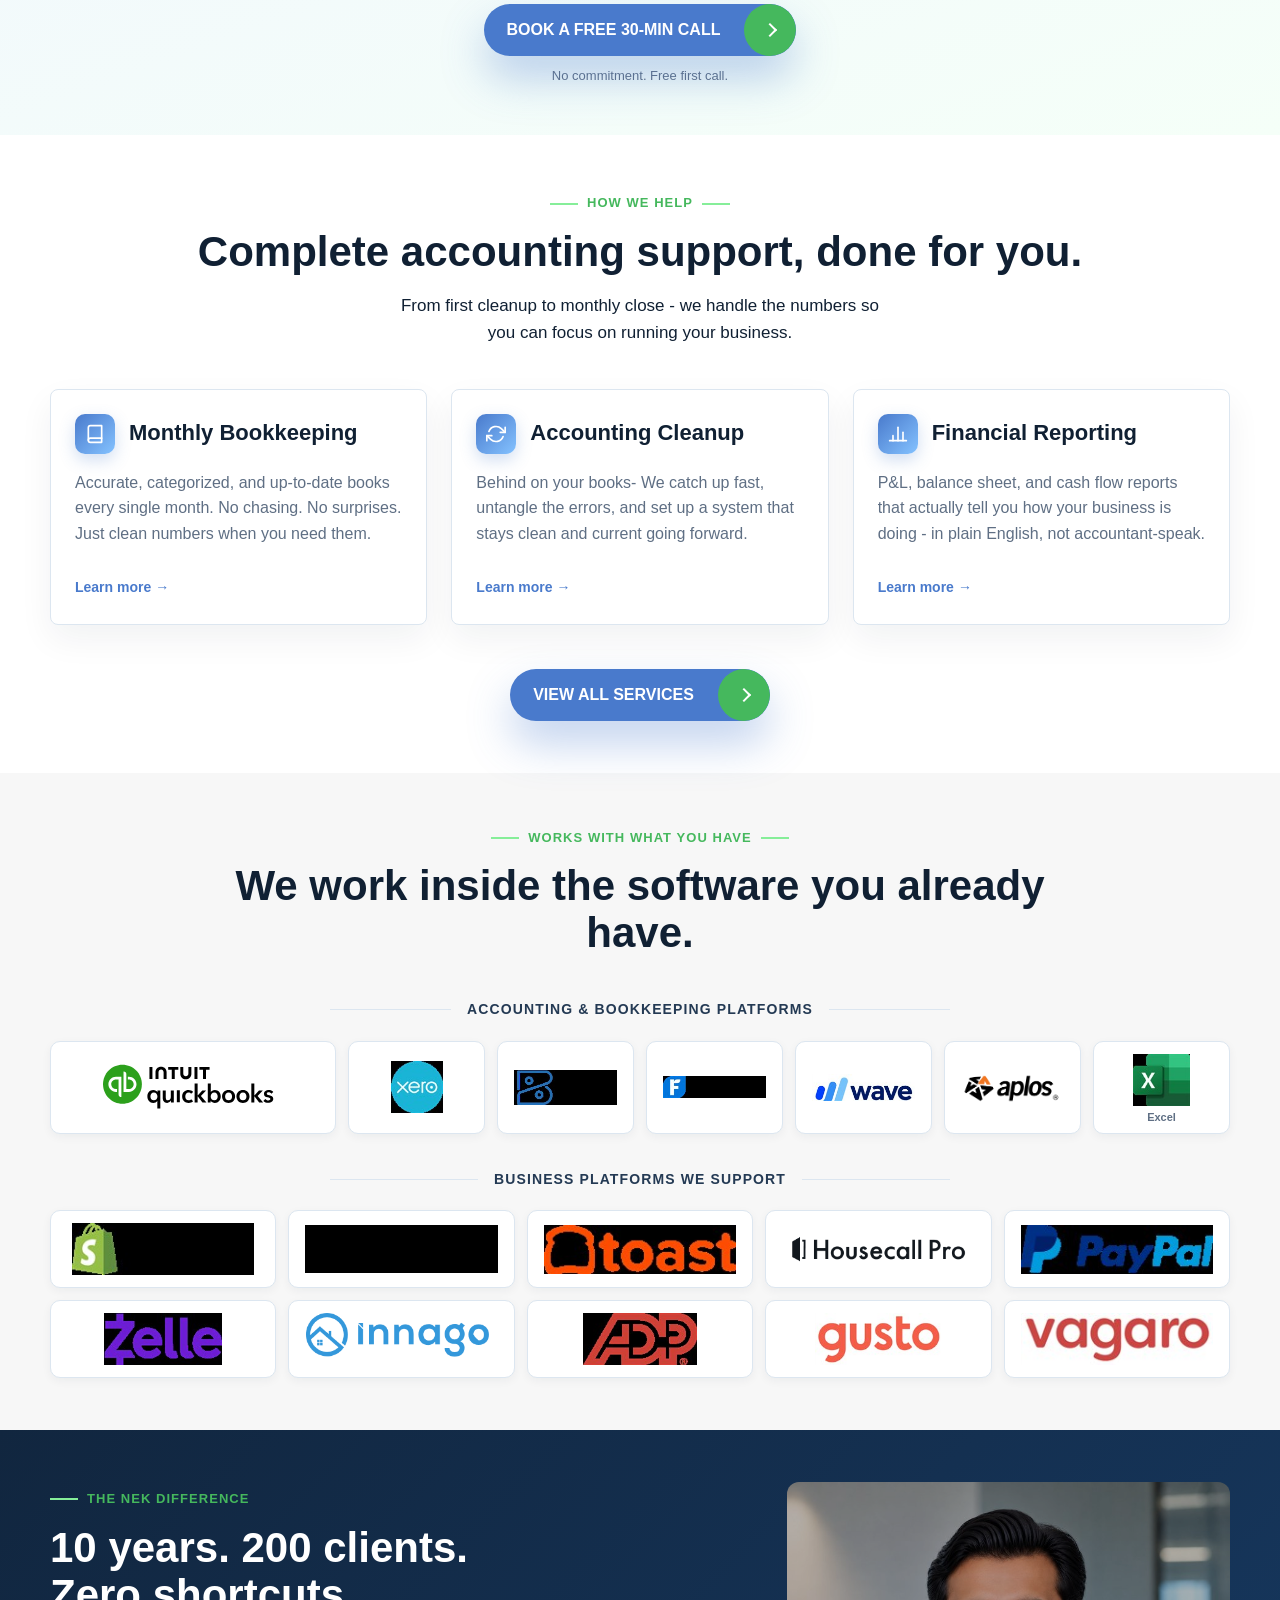
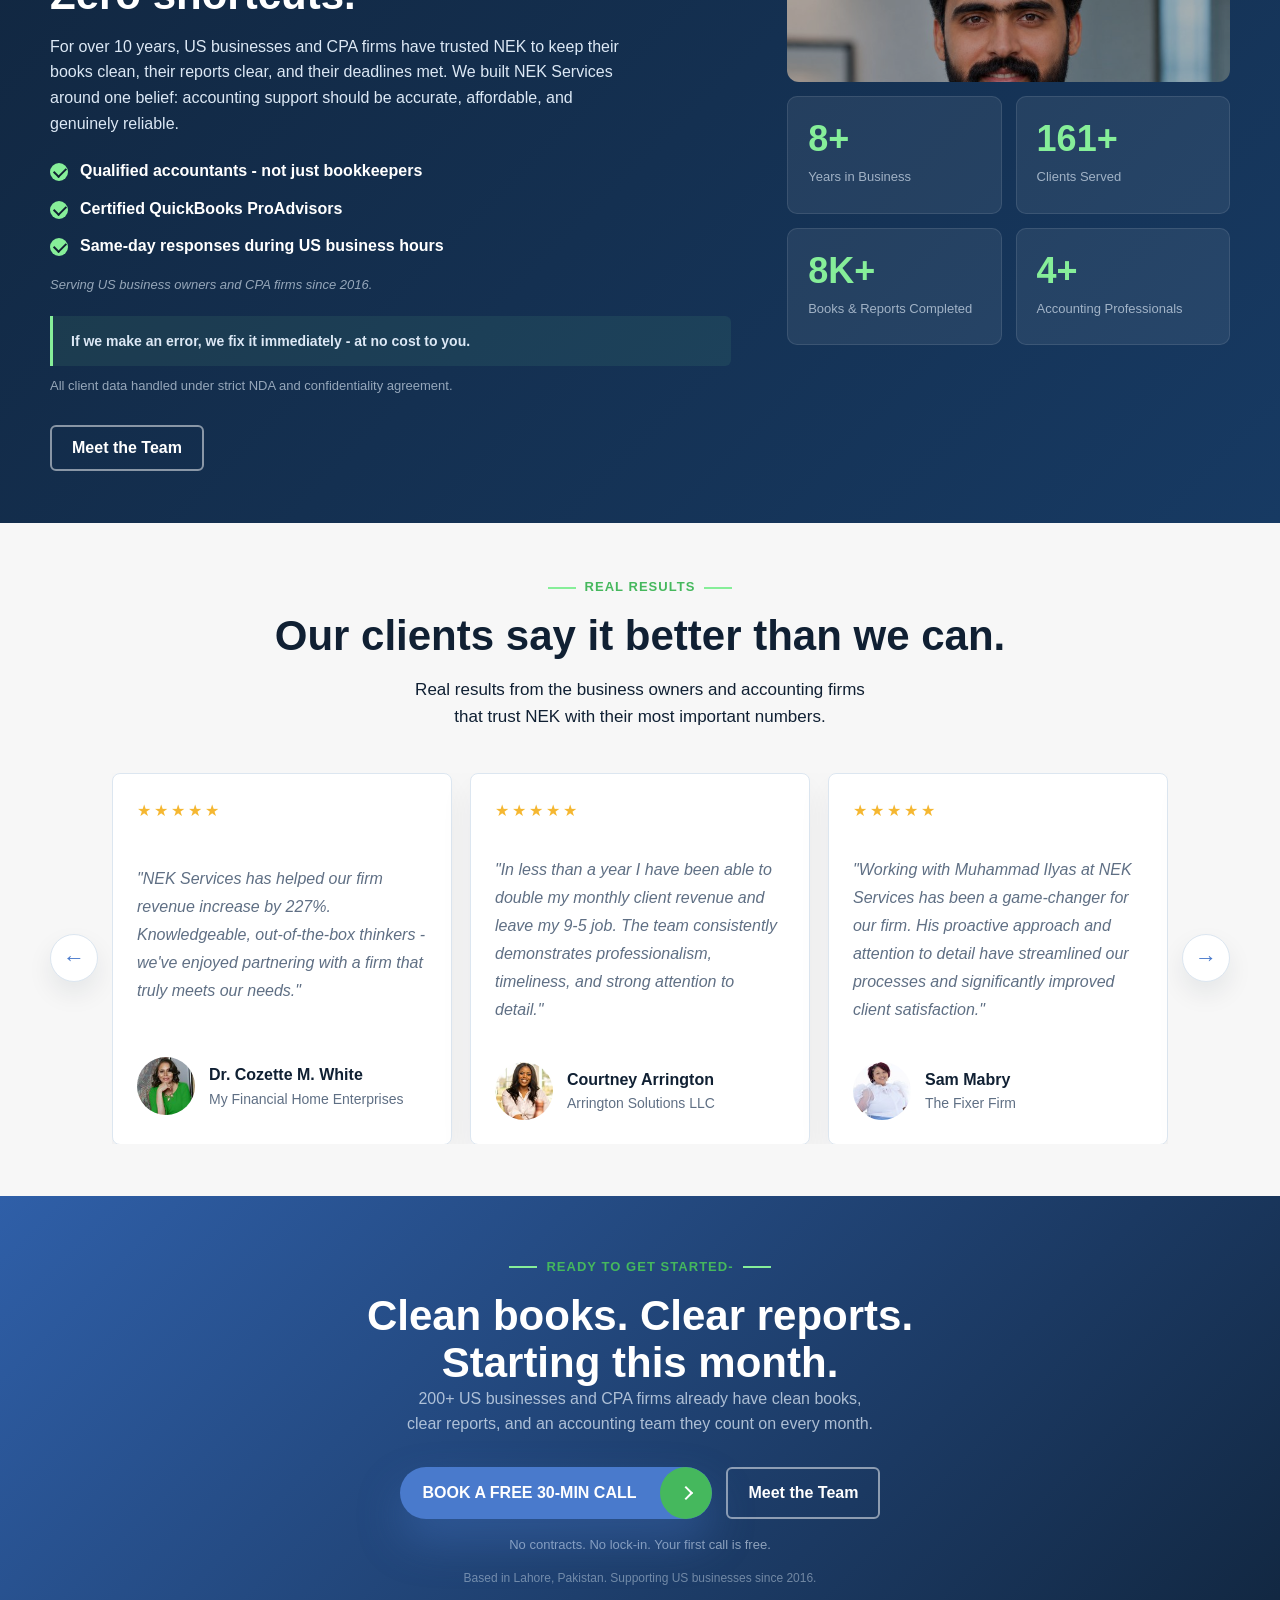
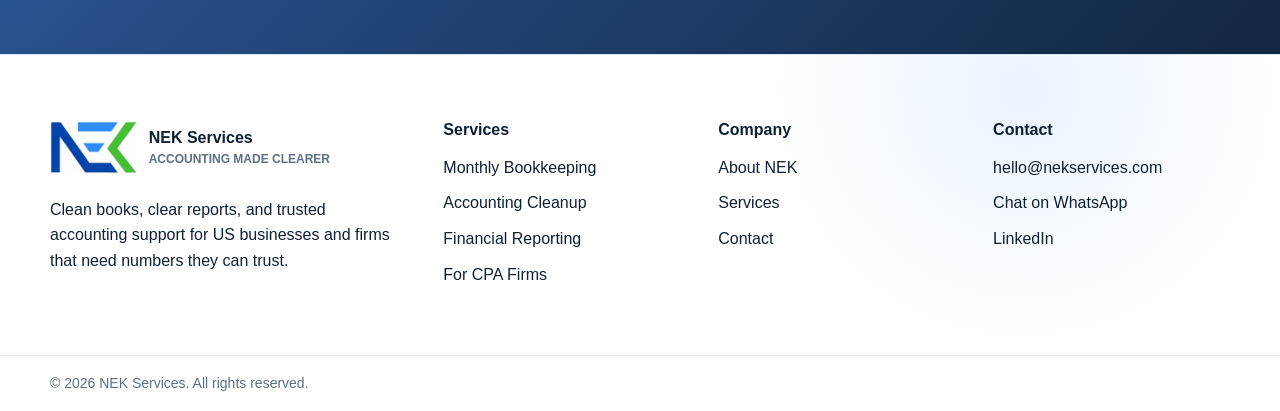
==== commit 437390de: "Compress images for faster page load NEK logo: 388KB → 8KB. Software logos: 40-235KB → 1-6KB each. T" ====
--- a/website/index.html
+++ b/website/index.html
@@ -40,7 +40,7 @@
   <header class="header">
     <nav class="container nav" aria-label="Main navigation">
       <a class="brand" href="index.html" aria-label="NEK Services home">
-        <img class="brand__logo" src="assets/logos/nek-logo.png?v=mark-2" alt="NEK Services">
+        <img class="brand__logo" src="assets/logos/nek-logo.jpg" alt="NEK Services">
         <span class="brand__text">NEK Services <span>Accounting made clearer</span></span>
       </a>
       <button class="menu-toggle" type="button" aria-label="Toggle navigation" aria-expanded="false" data-menu-toggle>
@@ -224,27 +224,27 @@
             <p class="sw-group__label">Accounting &amp; Bookkeeping Platforms</p>
             <div class="sw-row sw-row--8">
               <div class="sw-tile sw-tile--wide"><img src="assets/img/software/quickbooks.svg" alt="QuickBooks" loading="lazy"></div>
-              <div class="sw-tile"><img src="assets/img/software/xero-logo.png" alt="Xero" loading="lazy"></div>
-              <div class="sw-tile"><img src="assets/img/software/zoho-books.png" alt="Zoho Books" loading="lazy"></div>
-              <div class="sw-tile"><img src="assets/img/software/freshbooks.png" alt="FreshBooks" loading="lazy"></div>
-              <div class="sw-tile"><img src="assets/img/software/wave.png" alt="Wave Accounting" loading="lazy"></div>
+              <div class="sw-tile"><img src="assets/img/software/xero-logo.jpg" alt="Xero" loading="lazy"></div>
+              <div class="sw-tile"><img src="assets/img/software/zoho-books.jpg" alt="Zoho Books" loading="lazy"></div>
+              <div class="sw-tile"><img src="assets/img/software/freshbooks.jpg" alt="FreshBooks" loading="lazy"></div>
+              <div class="sw-tile"><img src="assets/img/software/wave.jpg" alt="Wave Accounting" loading="lazy"></div>
               <div class="sw-tile"><img src="assets/img/software/Aplos.png" alt="Aplos" loading="lazy"></div>
-              <div class="sw-tile sw-tile--labeled"><img src="assets/img/software/excel-official.png" alt="Microsoft Excel" loading="lazy"><span class="sw-tile__name">Excel</span></div>
+              <div class="sw-tile sw-tile--labeled"><img src="assets/img/software/excel-official.jpg" alt="Microsoft Excel" loading="lazy"><span class="sw-tile__name">Excel</span></div>
             </div>
           </div>
           <div class="sw-group">
             <p class="sw-group__label">Business Platforms We Support</p>
             <div class="sw-row sw-row--5">
-              <div class="sw-tile"><img src="assets/img/software/shopify.png" alt="Shopify" loading="lazy"></div>
-              <div class="sw-tile"><img src="assets/img/software/square.png" alt="Square" loading="lazy"></div>
-              <div class="sw-tile"><img src="assets/img/software/toast.png" alt="Toast POS" loading="lazy"></div>
+              <div class="sw-tile"><img src="assets/img/software/shopify.jpg" alt="Shopify" loading="lazy"></div>
+              <div class="sw-tile"><img src="assets/img/software/square.jpg" alt="Square" loading="lazy"></div>
+              <div class="sw-tile"><img src="assets/img/software/toast.jpg" alt="Toast POS" loading="lazy"></div>
               <div class="sw-tile"><img src="assets/img/software/housecall-pro.webp" alt="Housecall Pro" loading="lazy"></div>
-              <div class="sw-tile"><img src="assets/img/software/paypal.png" alt="PayPal" loading="lazy"></div>
-              <div class="sw-tile"><img src="assets/img/software/zelle.png" alt="Zelle" loading="lazy"></div>
+              <div class="sw-tile"><img src="assets/img/software/paypal.jpg" alt="PayPal" loading="lazy"></div>
+              <div class="sw-tile"><img src="assets/img/software/zelle.jpg" alt="Zelle" loading="lazy"></div>
               <div class="sw-tile"><img src="assets/img/software/innago.png" alt="Innago" loading="lazy"></div>
-              <div class="sw-tile"><img src="assets/img/software/adp.png" alt="ADP" loading="lazy"></div>
-              <div class="sw-tile"><img src="assets/img/software/gusto.png" alt="Gusto" loading="lazy"></div>
-              <div class="sw-tile"><img src="assets/img/software/vagaro.png" alt="Vagaro" loading="lazy"></div>
+              <div class="sw-tile"><img src="assets/img/software/adp.jpg" alt="ADP" loading="lazy"></div>
+              <div class="sw-tile"><img src="assets/img/software/gusto.jpg" alt="Gusto" loading="lazy"></div>
+              <div class="sw-tile"><img src="assets/img/software/vagaro.jpg" alt="Vagaro" loading="lazy"></div>
             </div>
           </div>
         </div>
@@ -393,7 +393,7 @@
     <div class="container footer__main">
       <div>
         <a class="brand" href="index.html">
-          <img class="brand__logo" src="assets/logos/nek-logo.png?v=mark-2" alt="NEK Services">
+          <img class="brand__logo" src="assets/logos/nek-logo.jpg" alt="NEK Services">
           <span class="brand__text">NEK Services <span>Accounting made clearer</span></span>
         </a>
         <p>Clean books, clear reports, and trusted accounting support for US businesses and firms that need numbers they can trust.</p>
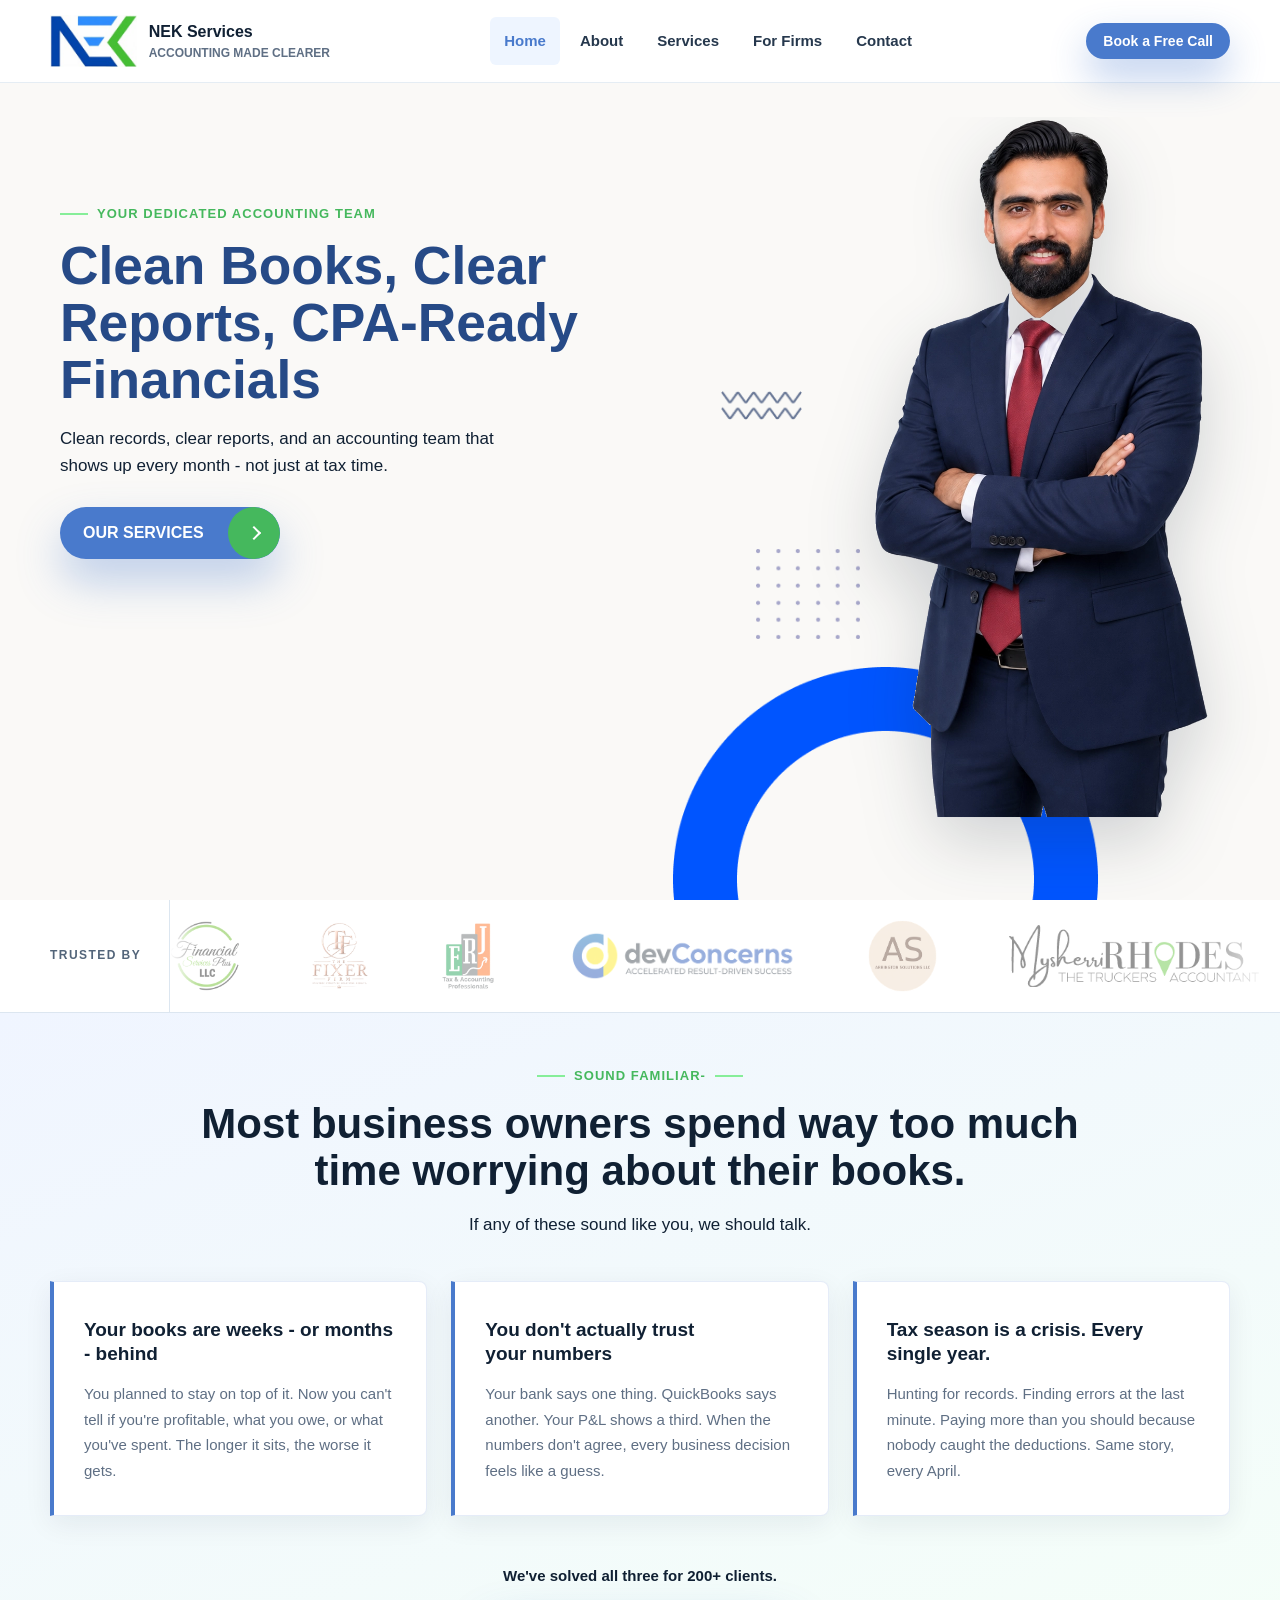
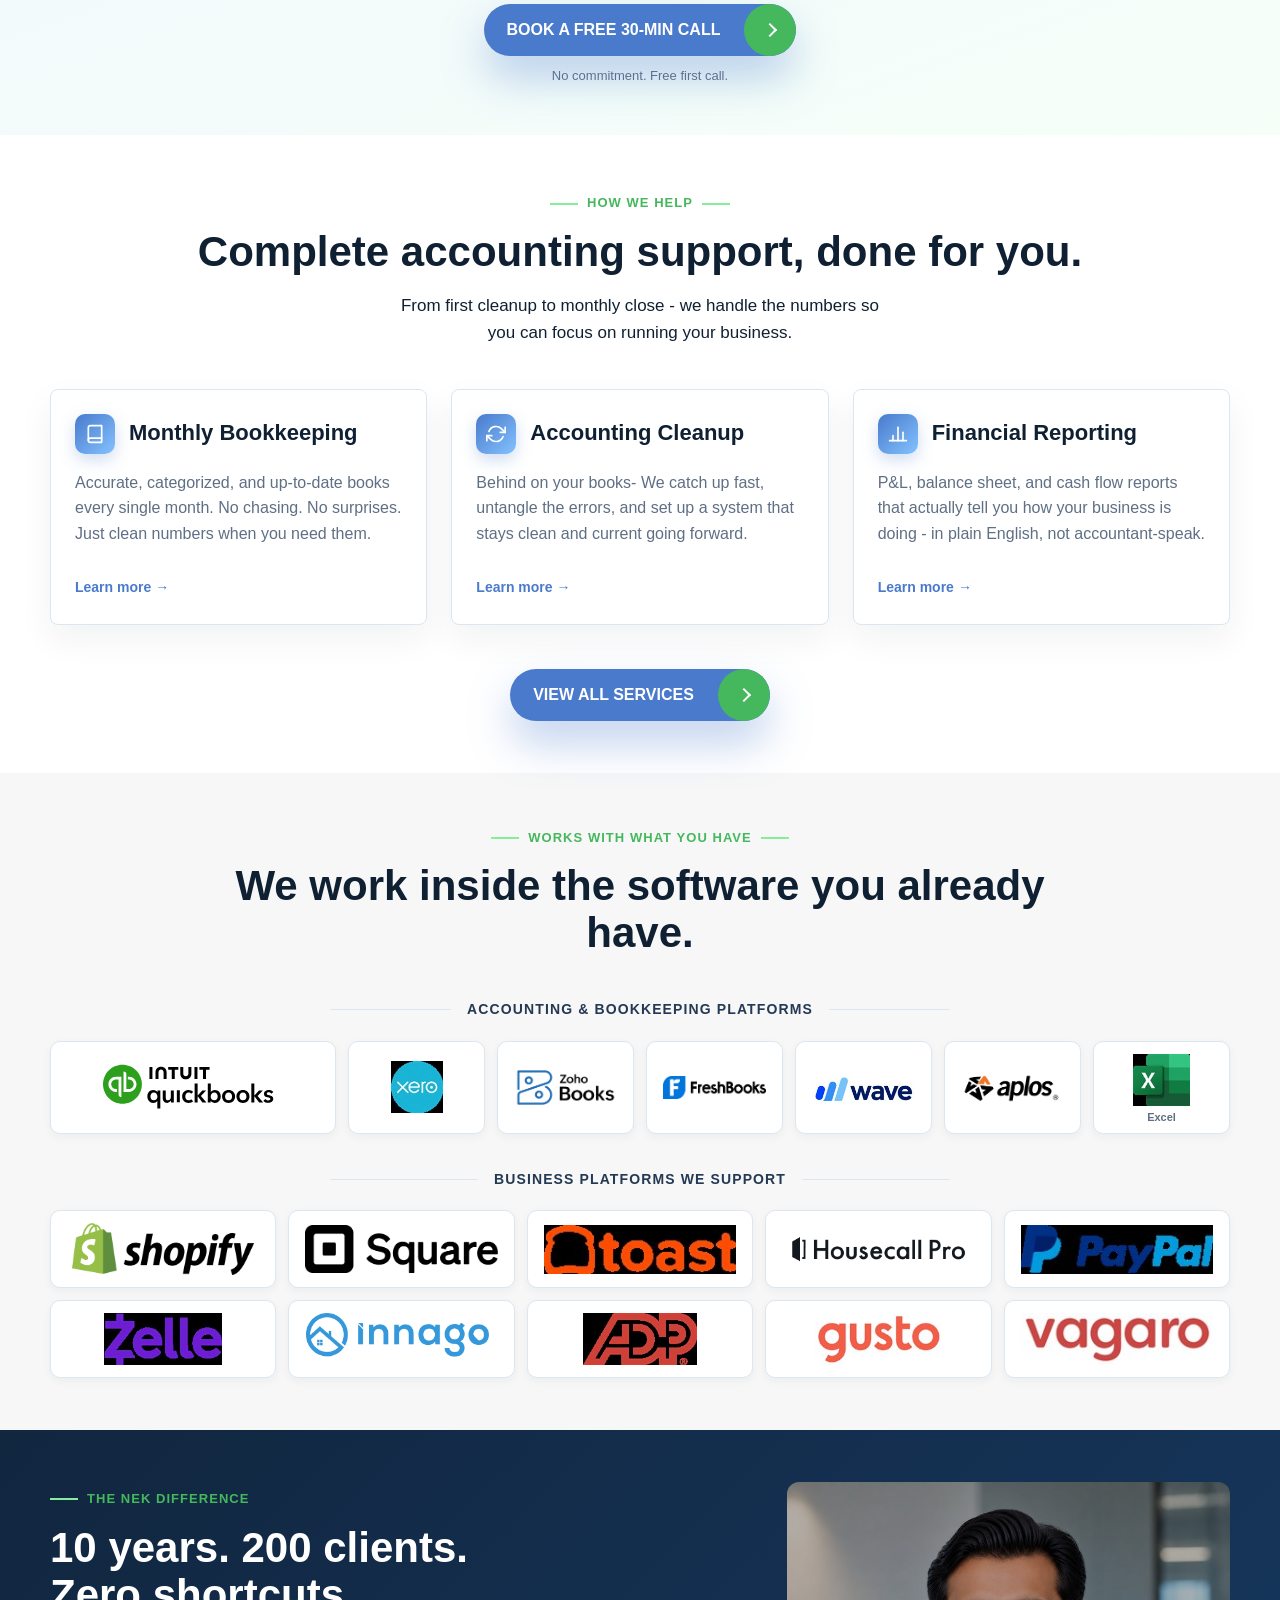
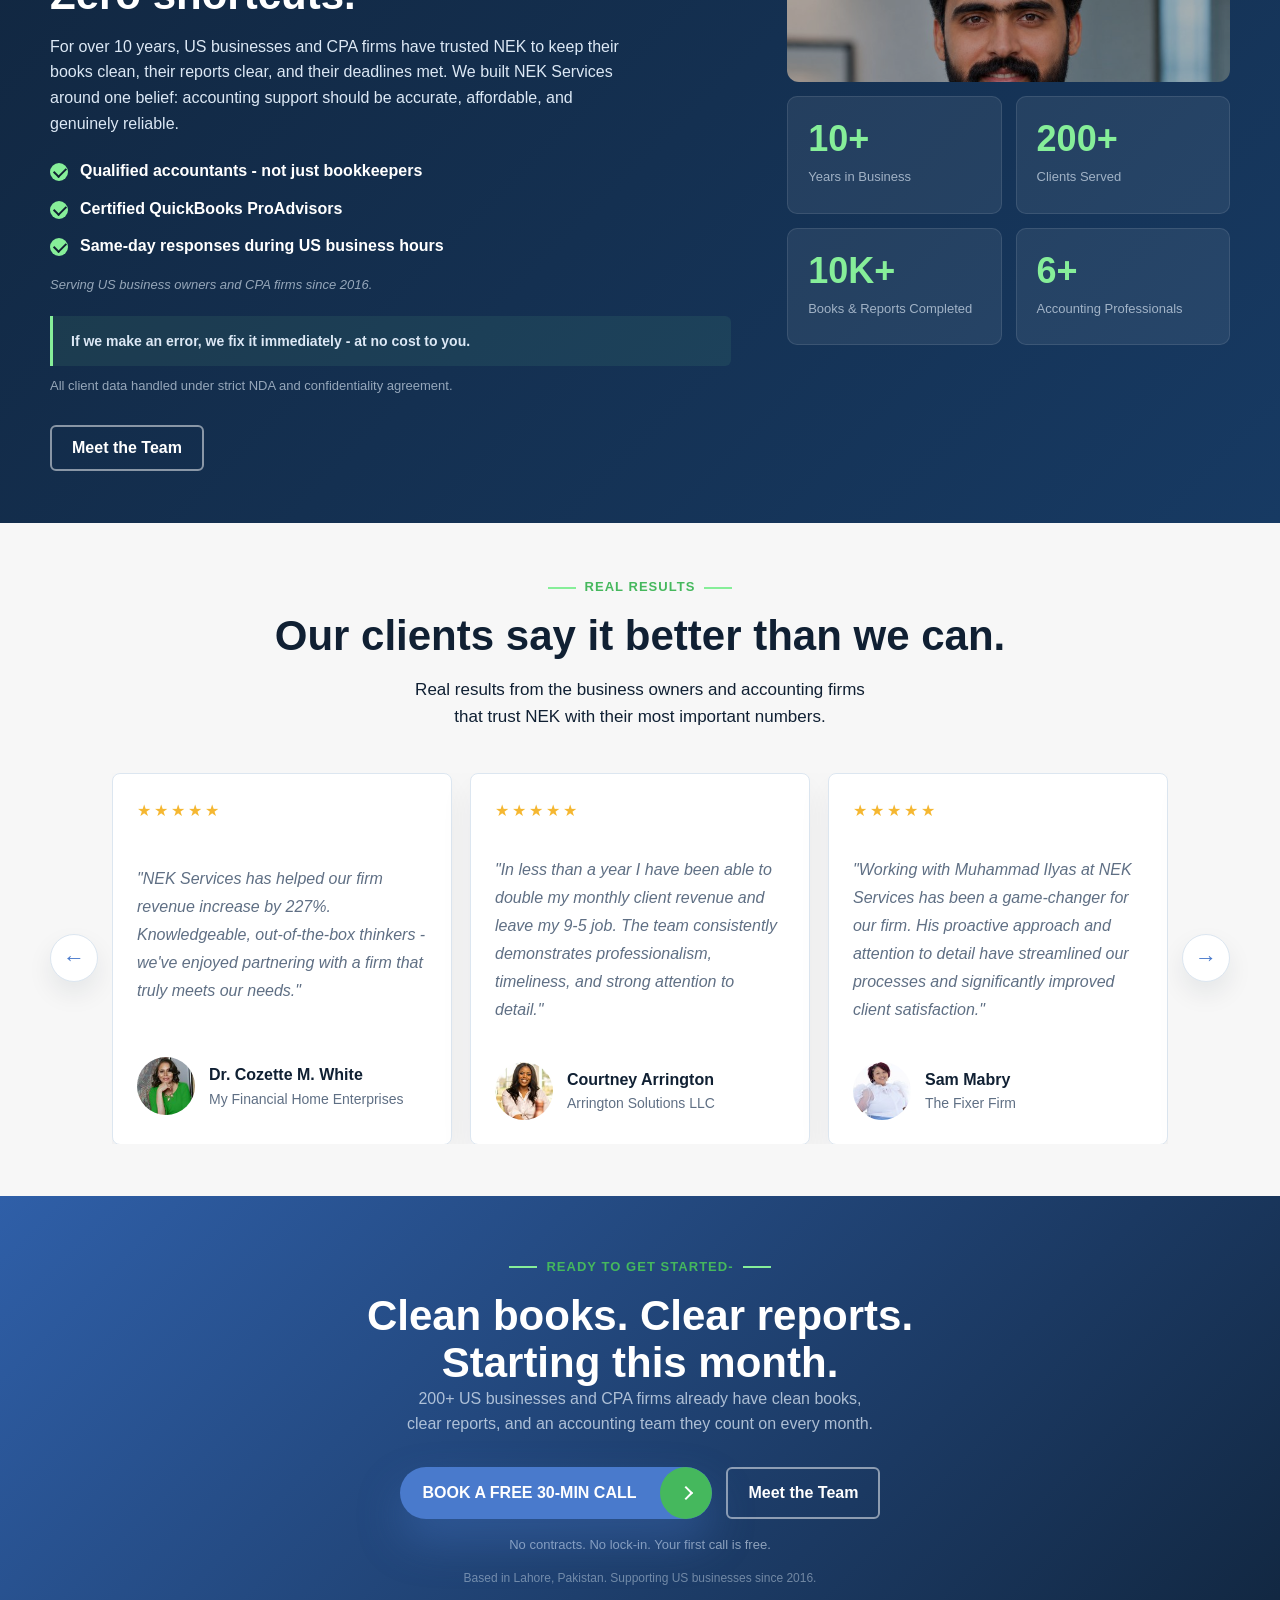
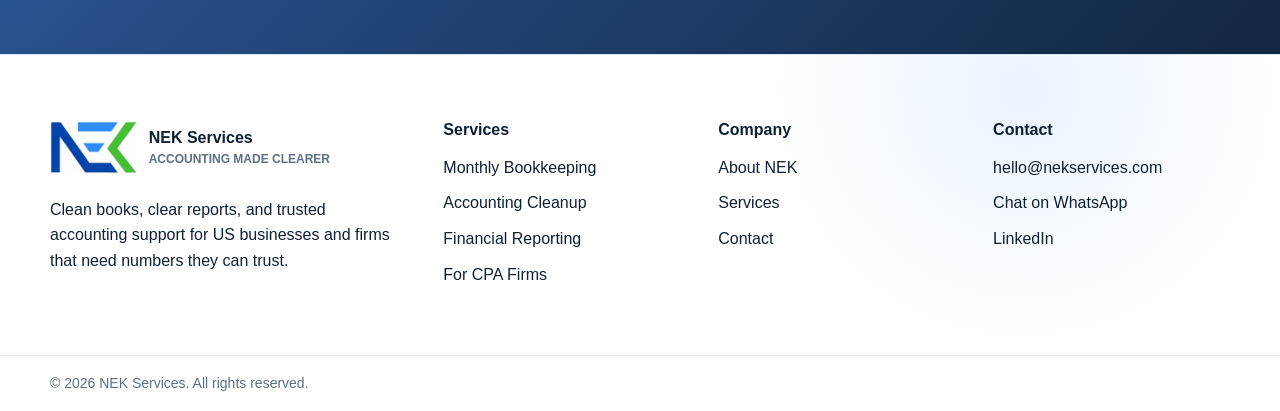
==== commit ab7befdb: "Revert transparent logos to PNG — JPEG breaks transparency Shopify, Square, Zoho Books, FreshBooks h" ====
--- a/website/index.html
+++ b/website/index.html
@@ -225,8 +225,8 @@
             <div class="sw-row sw-row--8">
               <div class="sw-tile sw-tile--wide"><img src="assets/img/software/quickbooks.svg" alt="QuickBooks" loading="lazy"></div>
               <div class="sw-tile"><img src="assets/img/software/xero-logo.jpg" alt="Xero" loading="lazy"></div>
-              <div class="sw-tile"><img src="assets/img/software/zoho-books.jpg" alt="Zoho Books" loading="lazy"></div>
-              <div class="sw-tile"><img src="assets/img/software/freshbooks.jpg" alt="FreshBooks" loading="lazy"></div>
+              <div class="sw-tile"><img src="assets/img/software/zoho-books.png" alt="Zoho Books" loading="lazy"></div>
+              <div class="sw-tile"><img src="assets/img/software/freshbooks.png" alt="FreshBooks" loading="lazy"></div>
               <div class="sw-tile"><img src="assets/img/software/wave.jpg" alt="Wave Accounting" loading="lazy"></div>
               <div class="sw-tile"><img src="assets/img/software/Aplos.png" alt="Aplos" loading="lazy"></div>
               <div class="sw-tile sw-tile--labeled"><img src="assets/img/software/excel-official.jpg" alt="Microsoft Excel" loading="lazy"><span class="sw-tile__name">Excel</span></div>
@@ -235,8 +235,8 @@
           <div class="sw-group">
             <p class="sw-group__label">Business Platforms We Support</p>
             <div class="sw-row sw-row--5">
-              <div class="sw-tile"><img src="assets/img/software/shopify.jpg" alt="Shopify" loading="lazy"></div>
-              <div class="sw-tile"><img src="assets/img/software/square.jpg" alt="Square" loading="lazy"></div>
+              <div class="sw-tile"><img src="assets/img/software/shopify.png" alt="Shopify" loading="lazy"></div>
+              <div class="sw-tile"><img src="assets/img/software/square.png" alt="Square" loading="lazy"></div>
               <div class="sw-tile"><img src="assets/img/software/toast.jpg" alt="Toast POS" loading="lazy"></div>
               <div class="sw-tile"><img src="assets/img/software/housecall-pro.webp" alt="Housecall Pro" loading="lazy"></div>
               <div class="sw-tile"><img src="assets/img/software/paypal.jpg" alt="PayPal" loading="lazy"></div>
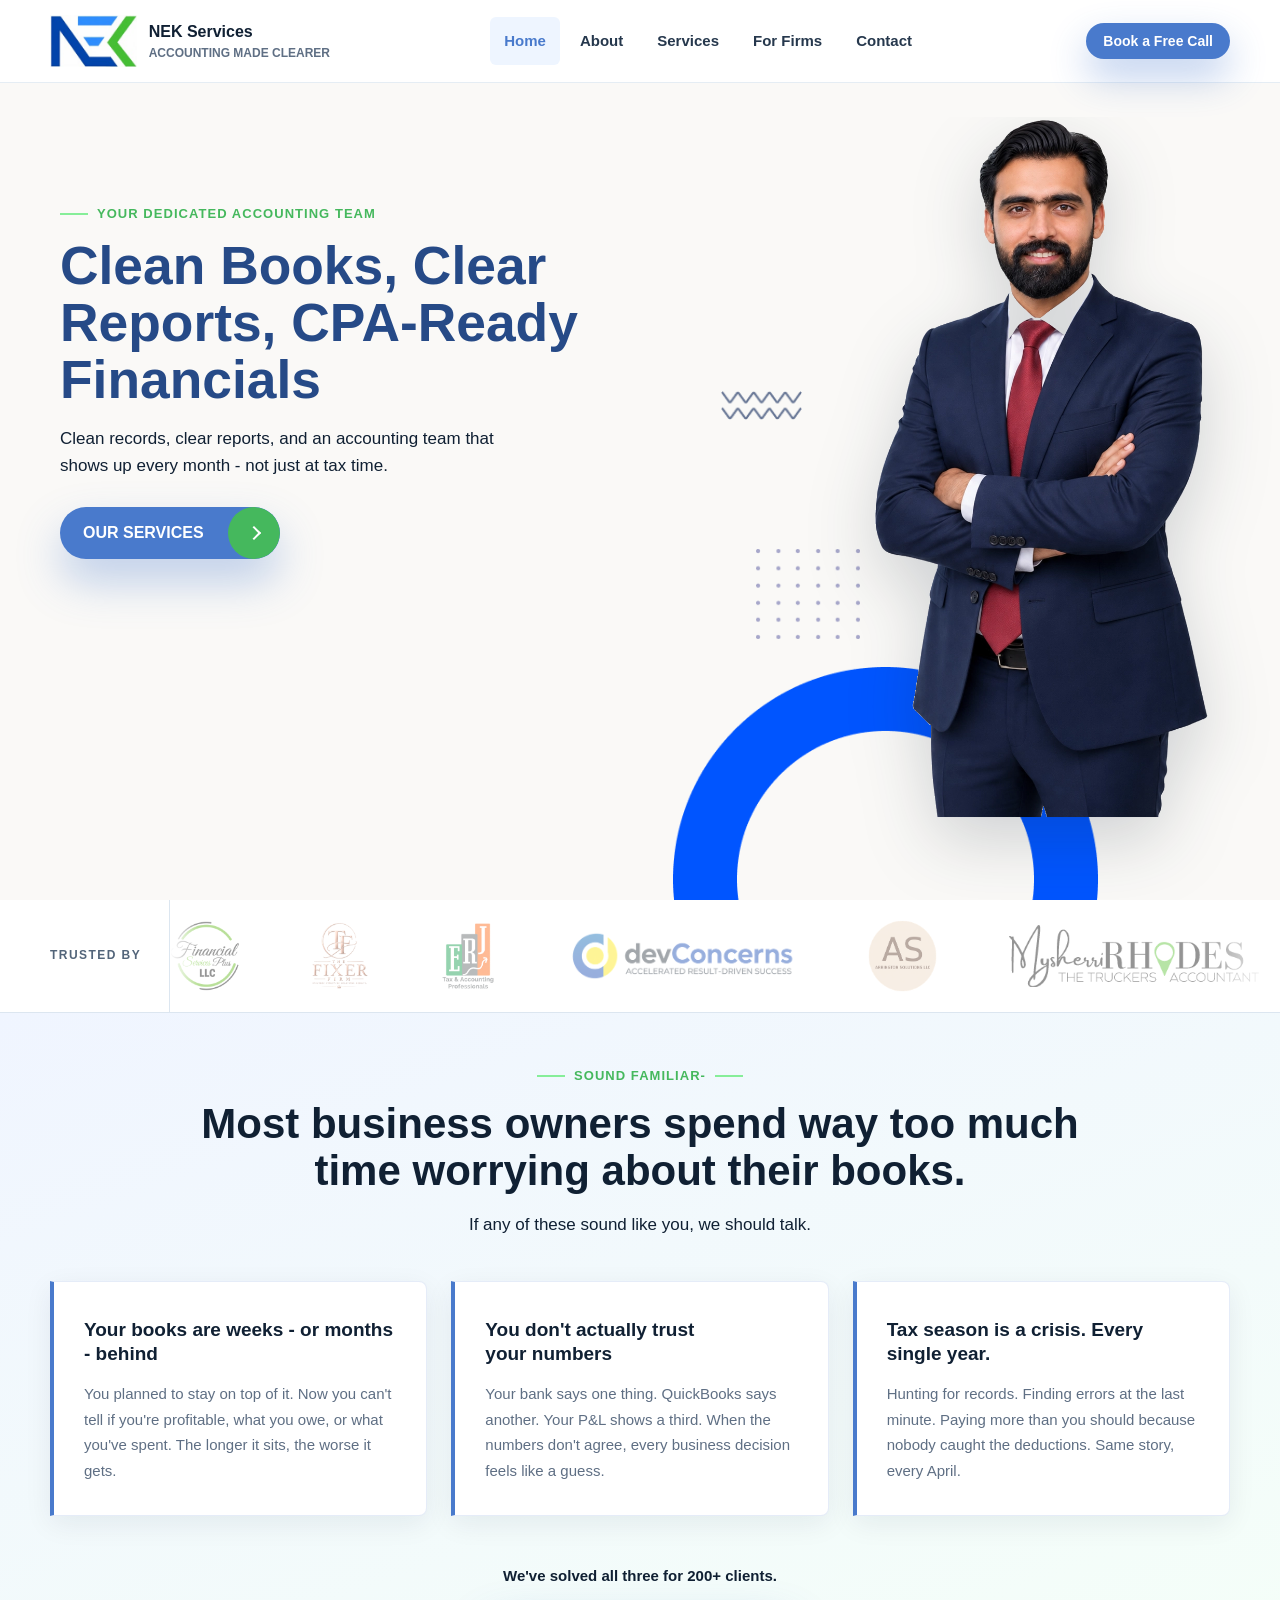
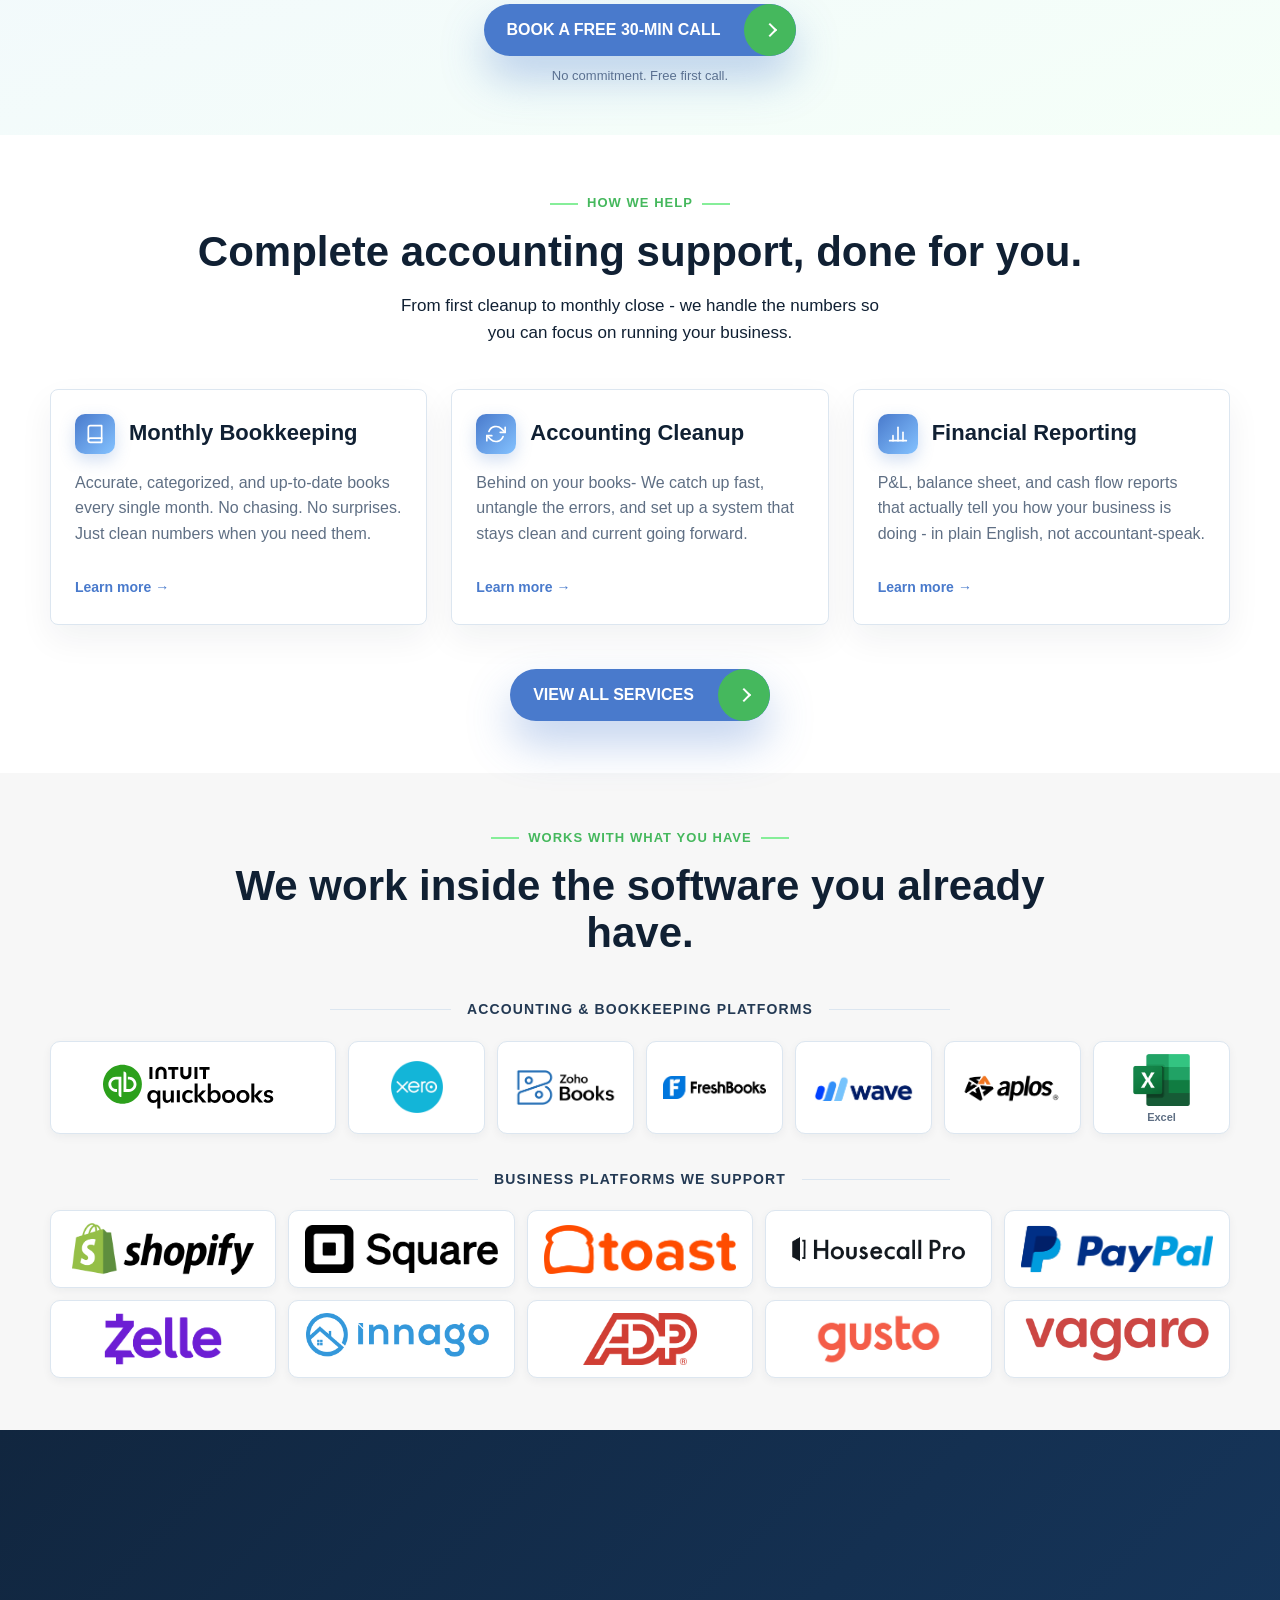
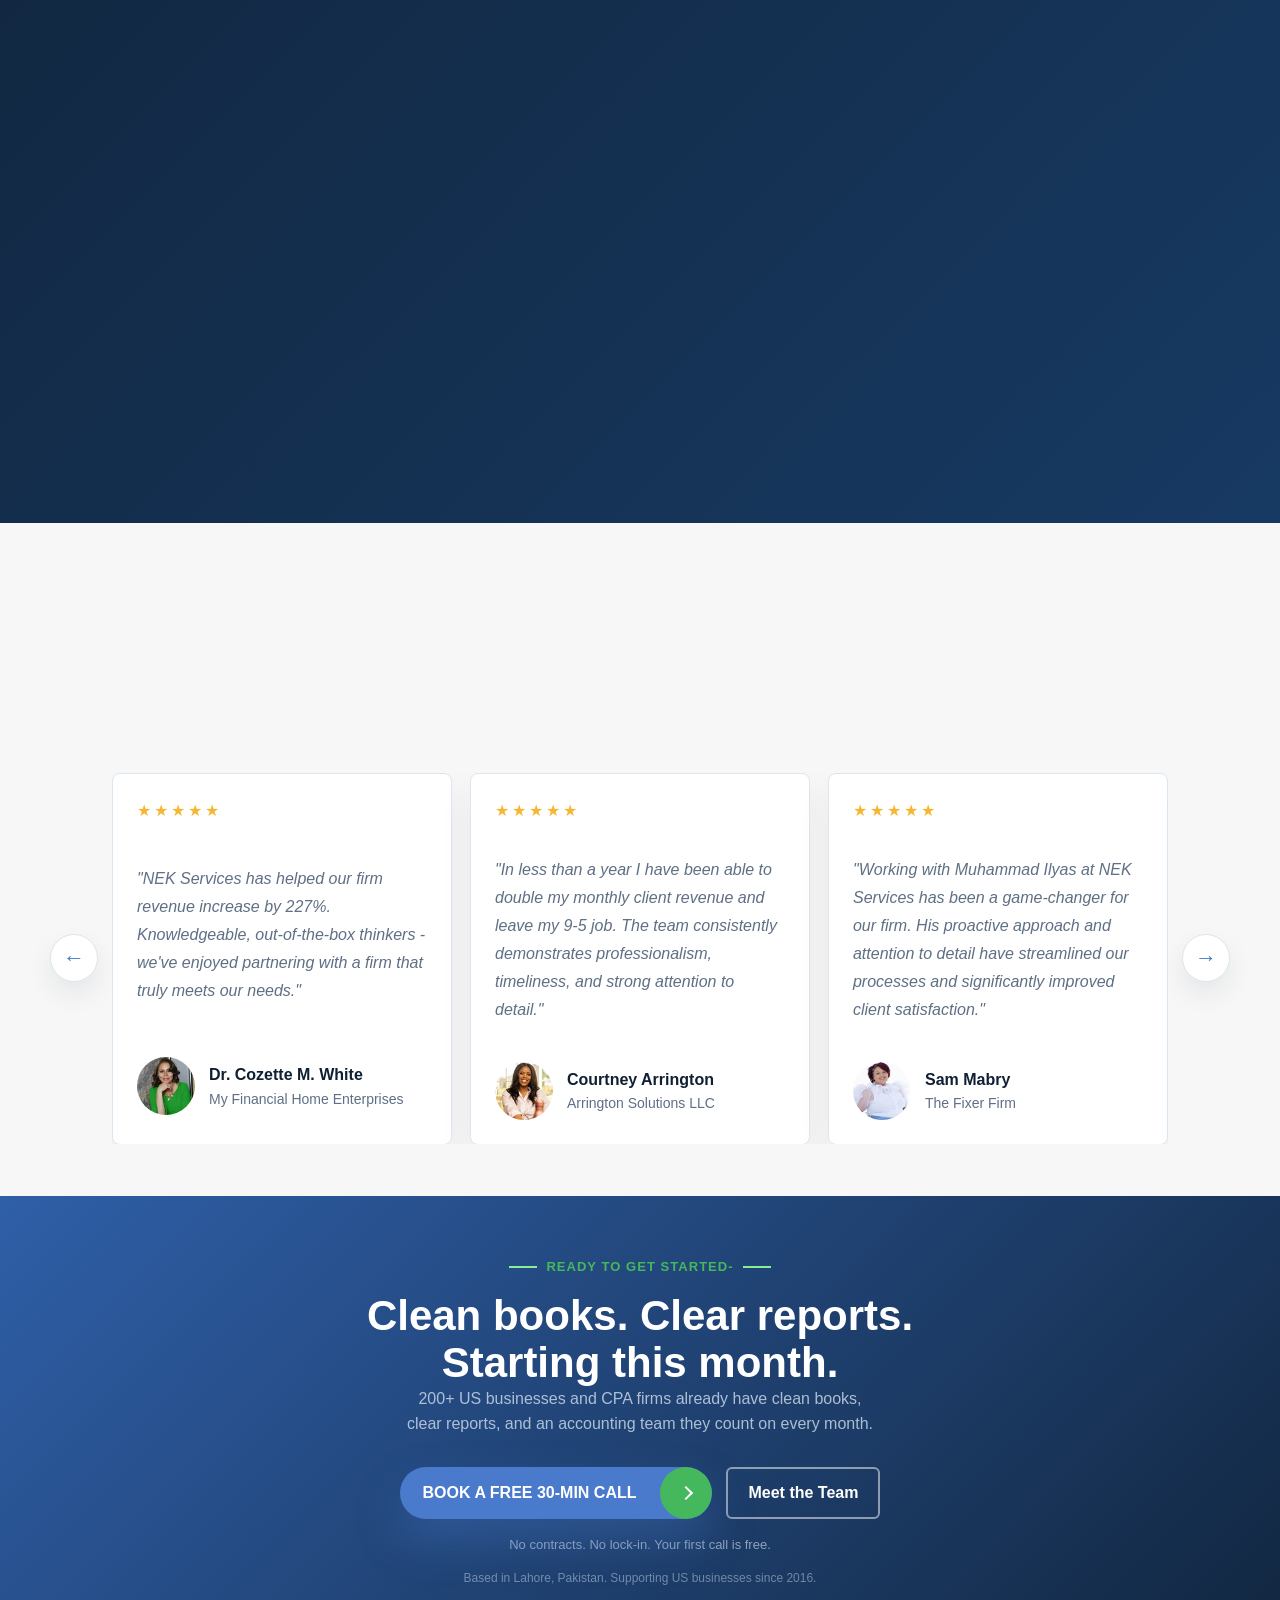
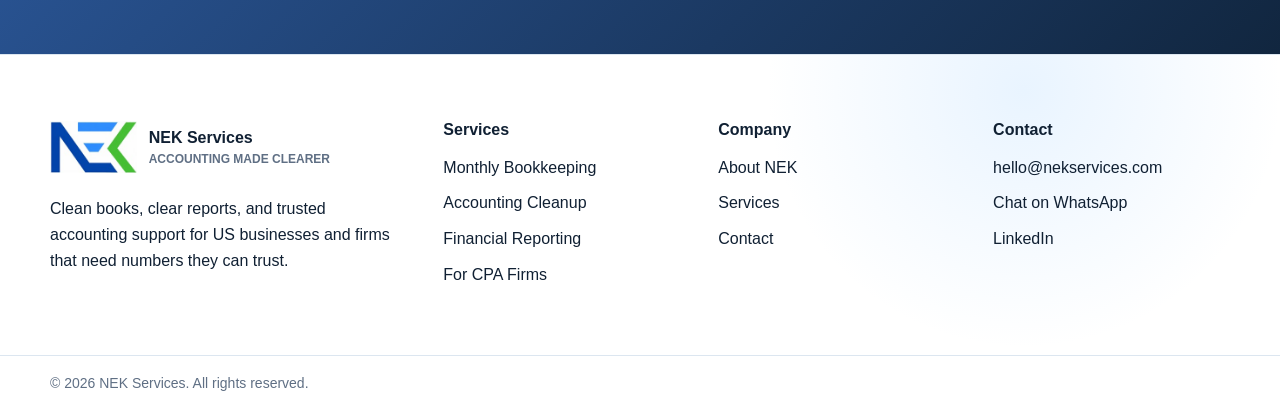
==== commit 6a9c8800: "Revert all software logo changes back to original files Co-Authored-By: Claude Sonnet 4.6 <noreply@a" ====
--- a/website/index.html
+++ b/website/index.html
@@ -224,12 +224,12 @@
             <p class="sw-group__label">Accounting &amp; Bookkeeping Platforms</p>
             <div class="sw-row sw-row--8">
               <div class="sw-tile sw-tile--wide"><img src="assets/img/software/quickbooks.svg" alt="QuickBooks" loading="lazy"></div>
-              <div class="sw-tile"><img src="assets/img/software/xero-logo.jpg" alt="Xero" loading="lazy"></div>
+              <div class="sw-tile"><img src="assets/img/software/xero-logo.png" alt="Xero" loading="lazy"></div>
               <div class="sw-tile"><img src="assets/img/software/zoho-books.png" alt="Zoho Books" loading="lazy"></div>
               <div class="sw-tile"><img src="assets/img/software/freshbooks.png" alt="FreshBooks" loading="lazy"></div>
-              <div class="sw-tile"><img src="assets/img/software/wave.jpg" alt="Wave Accounting" loading="lazy"></div>
+              <div class="sw-tile"><img src="assets/img/software/wave.png" alt="Wave Accounting" loading="lazy"></div>
               <div class="sw-tile"><img src="assets/img/software/Aplos.png" alt="Aplos" loading="lazy"></div>
-              <div class="sw-tile sw-tile--labeled"><img src="assets/img/software/excel-official.jpg" alt="Microsoft Excel" loading="lazy"><span class="sw-tile__name">Excel</span></div>
+              <div class="sw-tile sw-tile--labeled"><img src="assets/img/software/excel-official.png" alt="Microsoft Excel" loading="lazy"><span class="sw-tile__name">Excel</span></div>
             </div>
           </div>
           <div class="sw-group">
@@ -237,14 +237,14 @@
             <div class="sw-row sw-row--5">
               <div class="sw-tile"><img src="assets/img/software/shopify.png" alt="Shopify" loading="lazy"></div>
               <div class="sw-tile"><img src="assets/img/software/square.png" alt="Square" loading="lazy"></div>
-              <div class="sw-tile"><img src="assets/img/software/toast.jpg" alt="Toast POS" loading="lazy"></div>
+              <div class="sw-tile"><img src="assets/img/software/toast.png" alt="Toast POS" loading="lazy"></div>
               <div class="sw-tile"><img src="assets/img/software/housecall-pro.webp" alt="Housecall Pro" loading="lazy"></div>
-              <div class="sw-tile"><img src="assets/img/software/paypal.jpg" alt="PayPal" loading="lazy"></div>
-              <div class="sw-tile"><img src="assets/img/software/zelle.jpg" alt="Zelle" loading="lazy"></div>
+              <div class="sw-tile"><img src="assets/img/software/paypal.png" alt="PayPal" loading="lazy"></div>
+              <div class="sw-tile"><img src="assets/img/software/zelle.png" alt="Zelle" loading="lazy"></div>
               <div class="sw-tile"><img src="assets/img/software/innago.png" alt="Innago" loading="lazy"></div>
-              <div class="sw-tile"><img src="assets/img/software/adp.jpg" alt="ADP" loading="lazy"></div>
-              <div class="sw-tile"><img src="assets/img/software/gusto.jpg" alt="Gusto" loading="lazy"></div>
-              <div class="sw-tile"><img src="assets/img/software/vagaro.jpg" alt="Vagaro" loading="lazy"></div>
+              <div class="sw-tile"><img src="assets/img/software/adp.png" alt="ADP" loading="lazy"></div>
+              <div class="sw-tile"><img src="assets/img/software/gusto.png" alt="Gusto" loading="lazy"></div>
+              <div class="sw-tile"><img src="assets/img/software/vagaro.png" alt="Vagaro" loading="lazy"></div>
             </div>
           </div>
         </div>
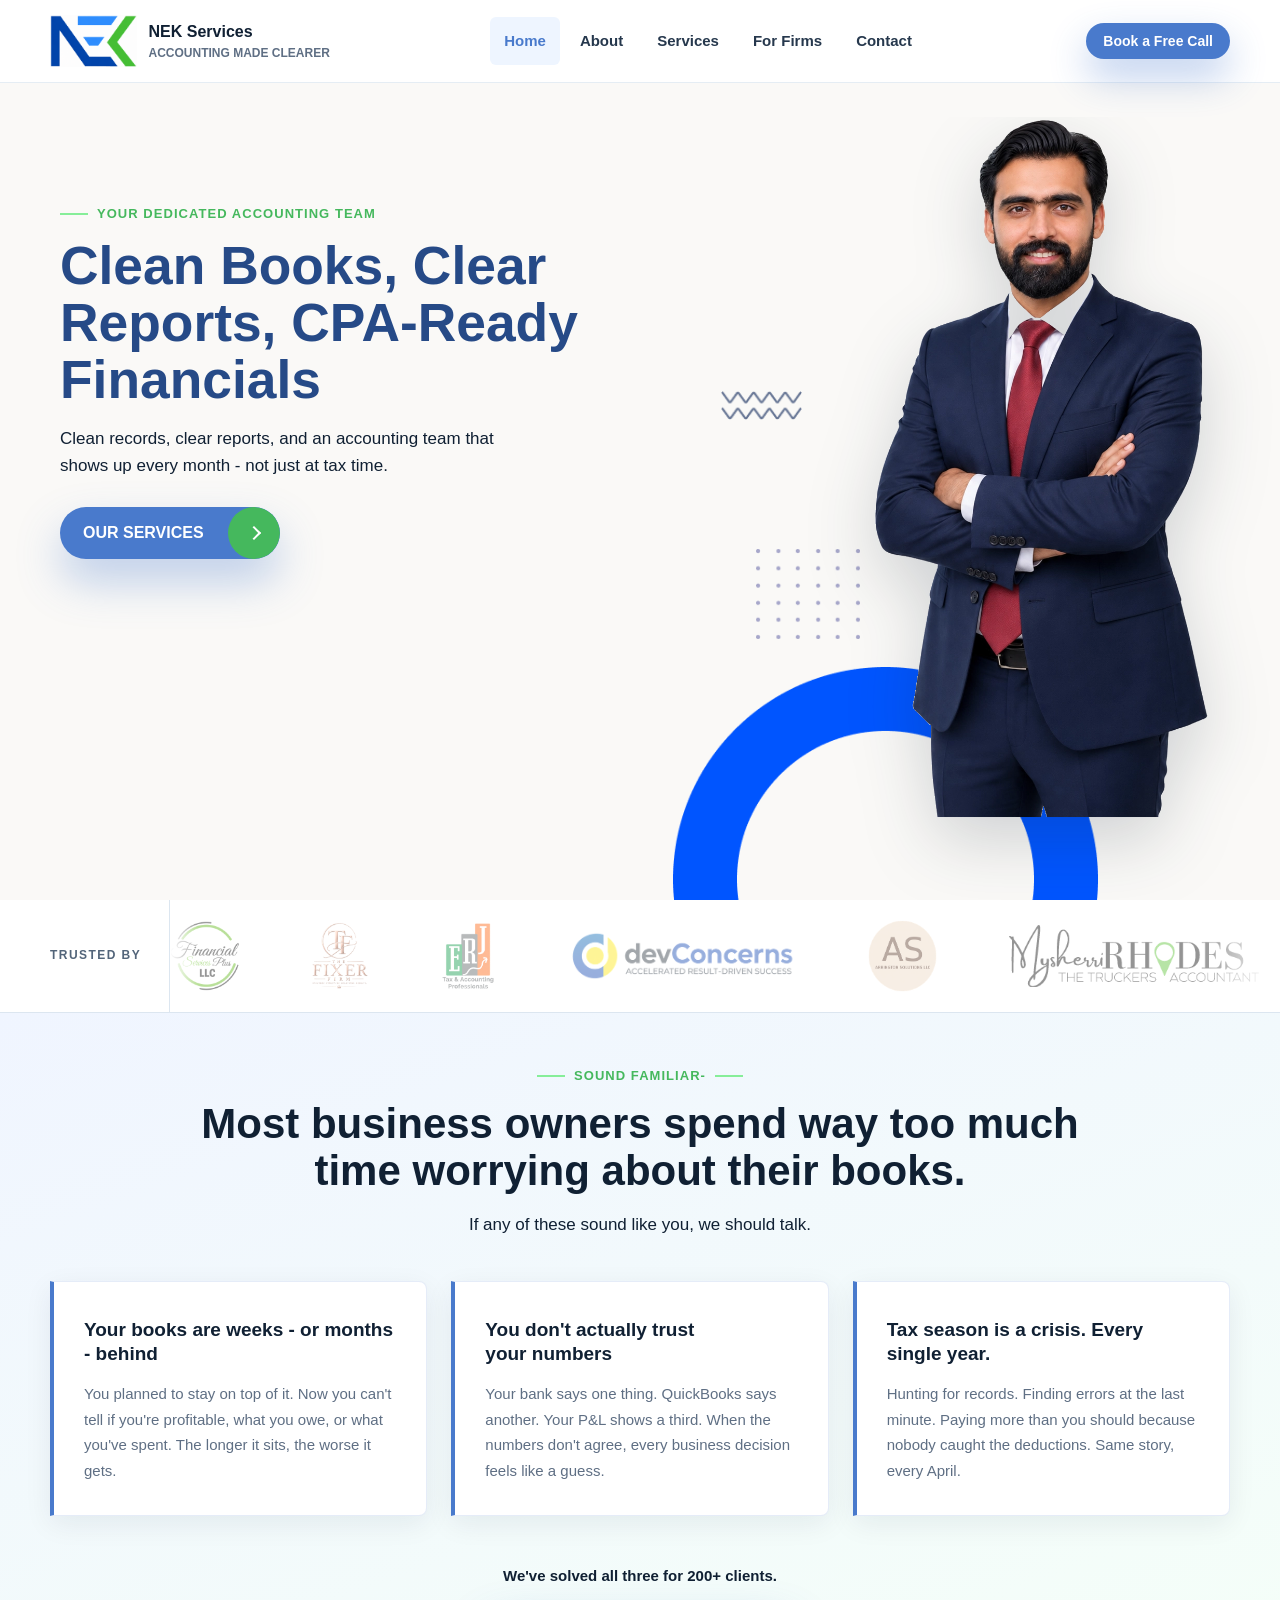
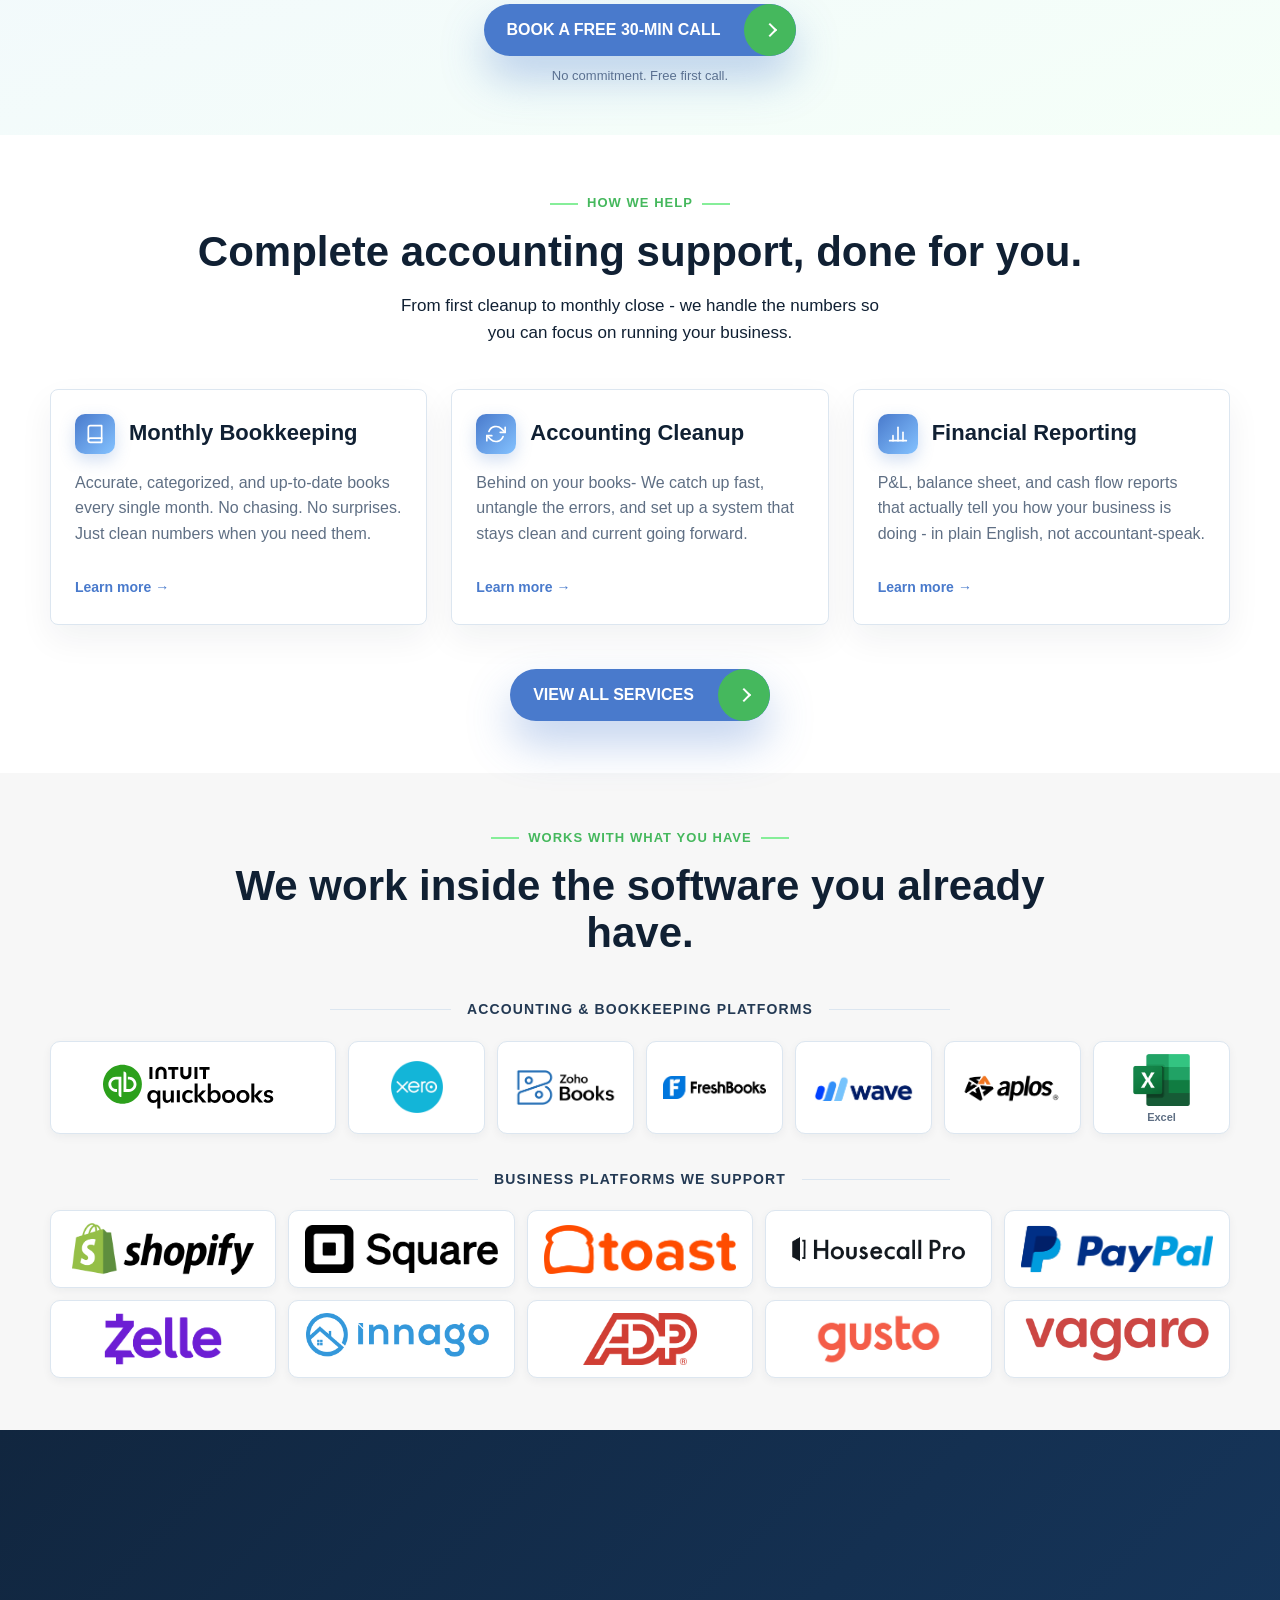
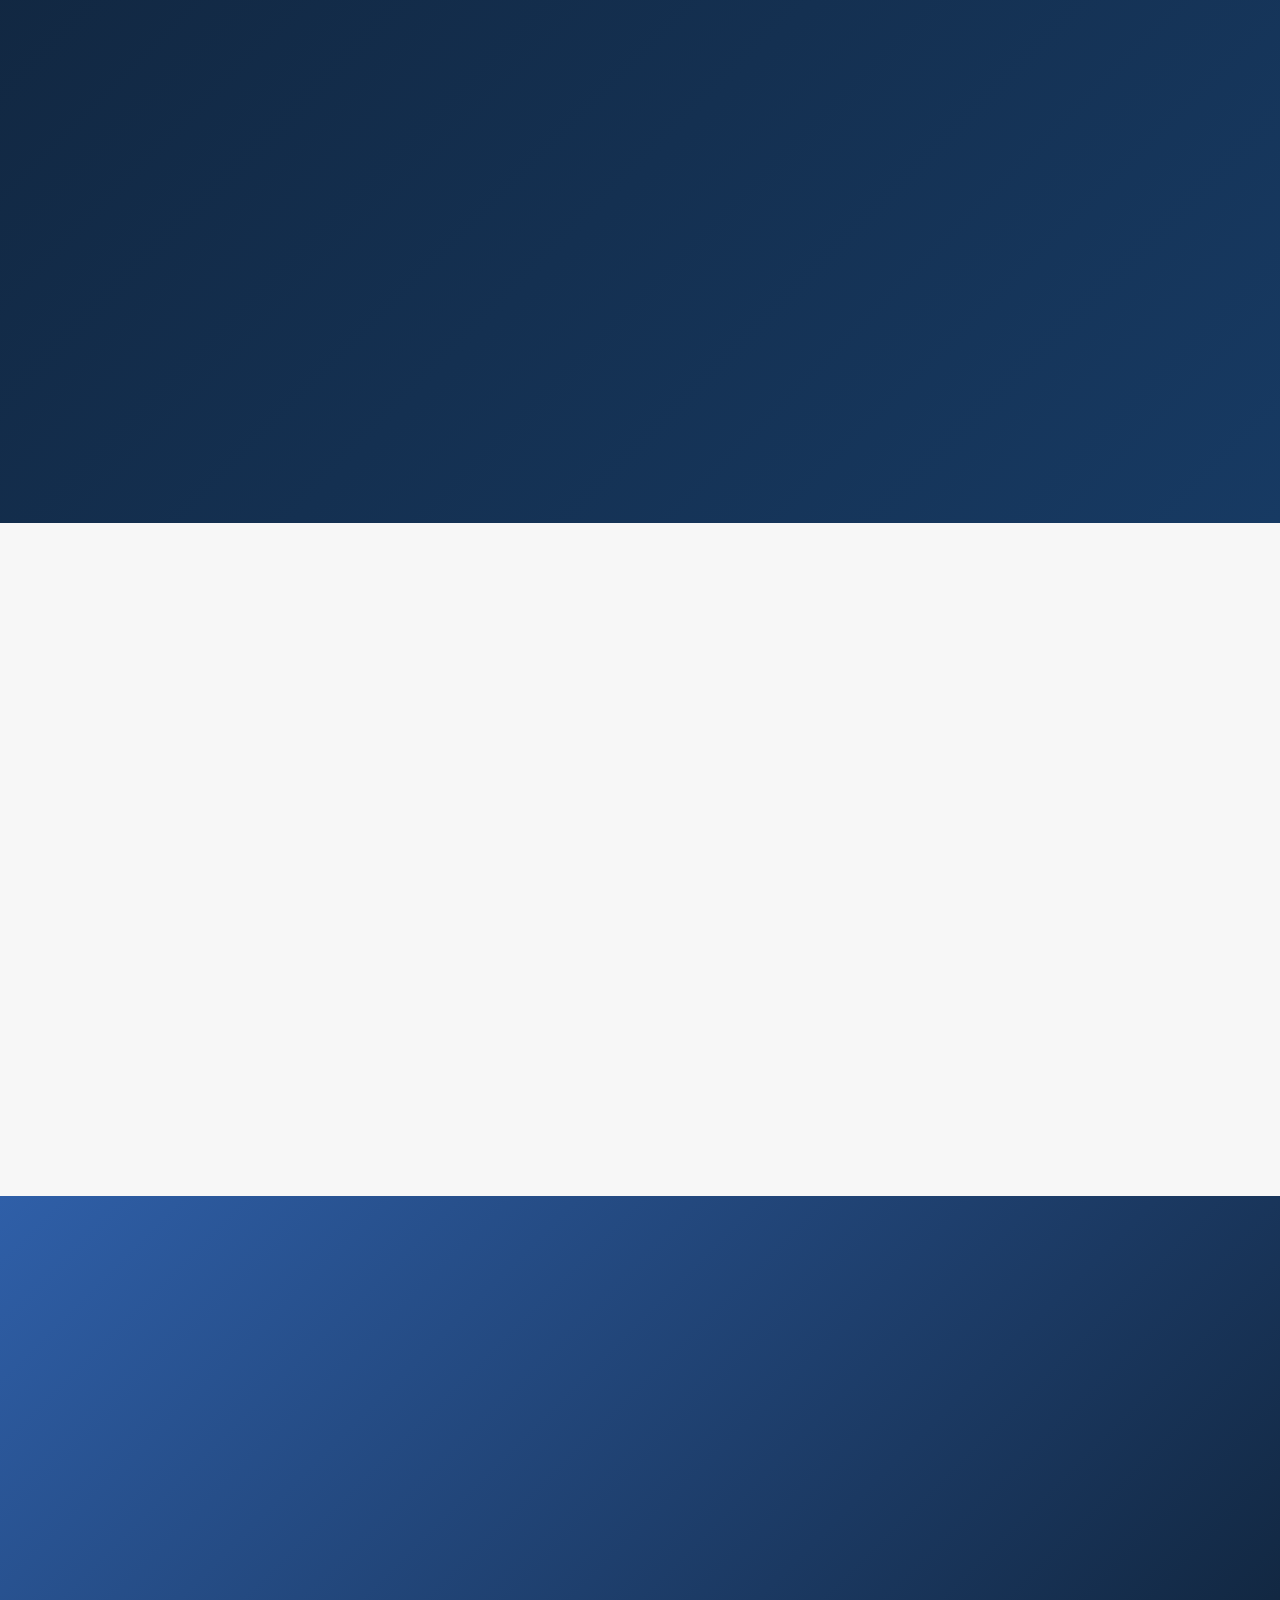
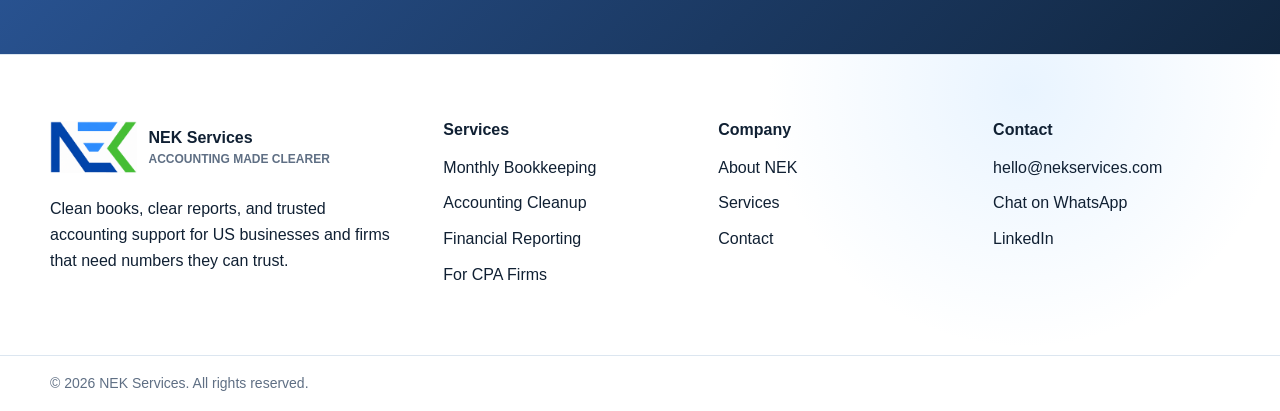
==== commit 7f7dd369: "Revert NEK logo to original PNG — JPEG removed transparency Co-Authored-By: Claude Sonnet 4.6 <norep" ====
--- a/website/index.html
+++ b/website/index.html
@@ -40,7 +40,7 @@
   <header class="header">
     <nav class="container nav" aria-label="Main navigation">
       <a class="brand" href="index.html" aria-label="NEK Services home">
-        <img class="brand__logo" src="assets/logos/nek-logo.jpg" alt="NEK Services">
+        <img class="brand__logo" src="assets/logos/nek-logo.png?v=mark-2" alt="NEK Services">
         <span class="brand__text">NEK Services <span>Accounting made clearer</span></span>
       </a>
       <button class="menu-toggle" type="button" aria-label="Toggle navigation" aria-expanded="false" data-menu-toggle>
@@ -393,7 +393,7 @@
     <div class="container footer__main">
       <div>
         <a class="brand" href="index.html">
-          <img class="brand__logo" src="assets/logos/nek-logo.jpg" alt="NEK Services">
+          <img class="brand__logo" src="assets/logos/nek-logo.png?v=mark-2" alt="NEK Services">
           <span class="brand__text">NEK Services <span>Accounting made clearer</span></span>
         </a>
         <p>Clean books, clear reports, and trusted accounting support for US businesses and firms that need numbers they can trust.</p>
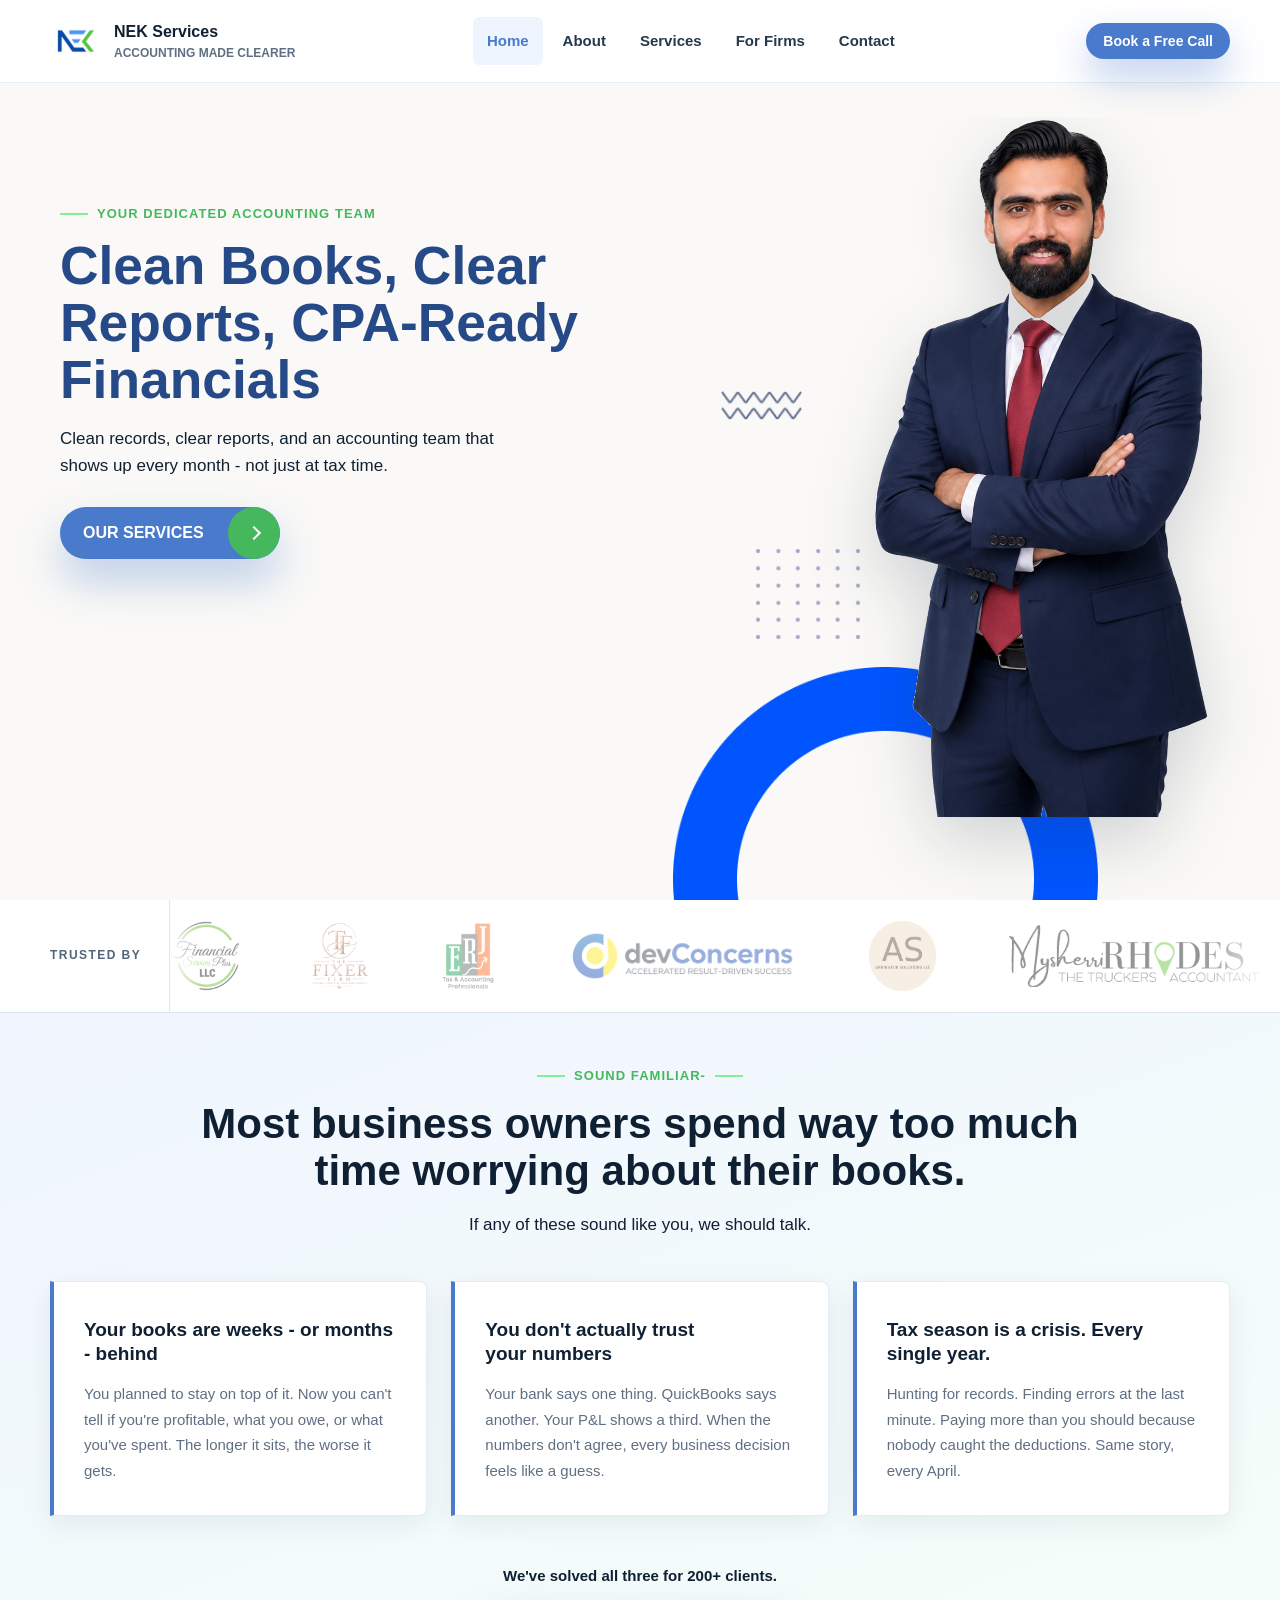
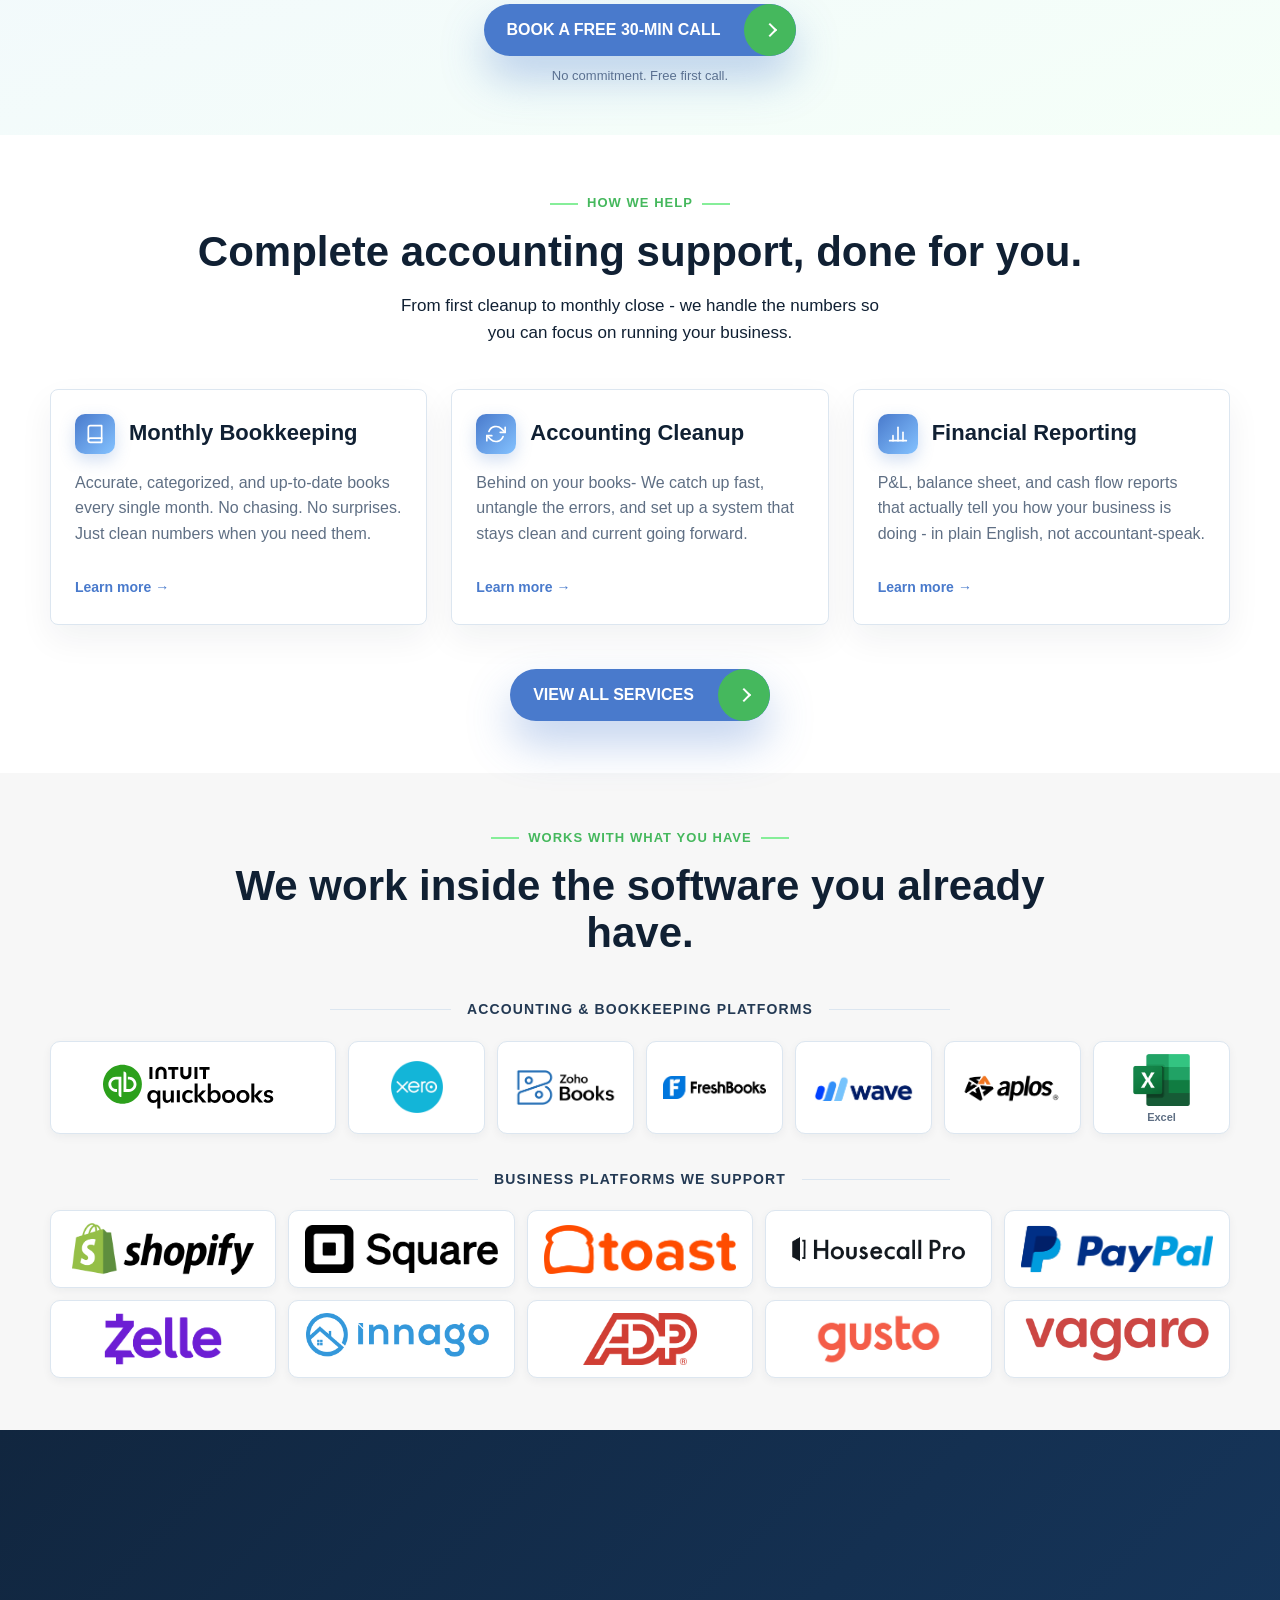
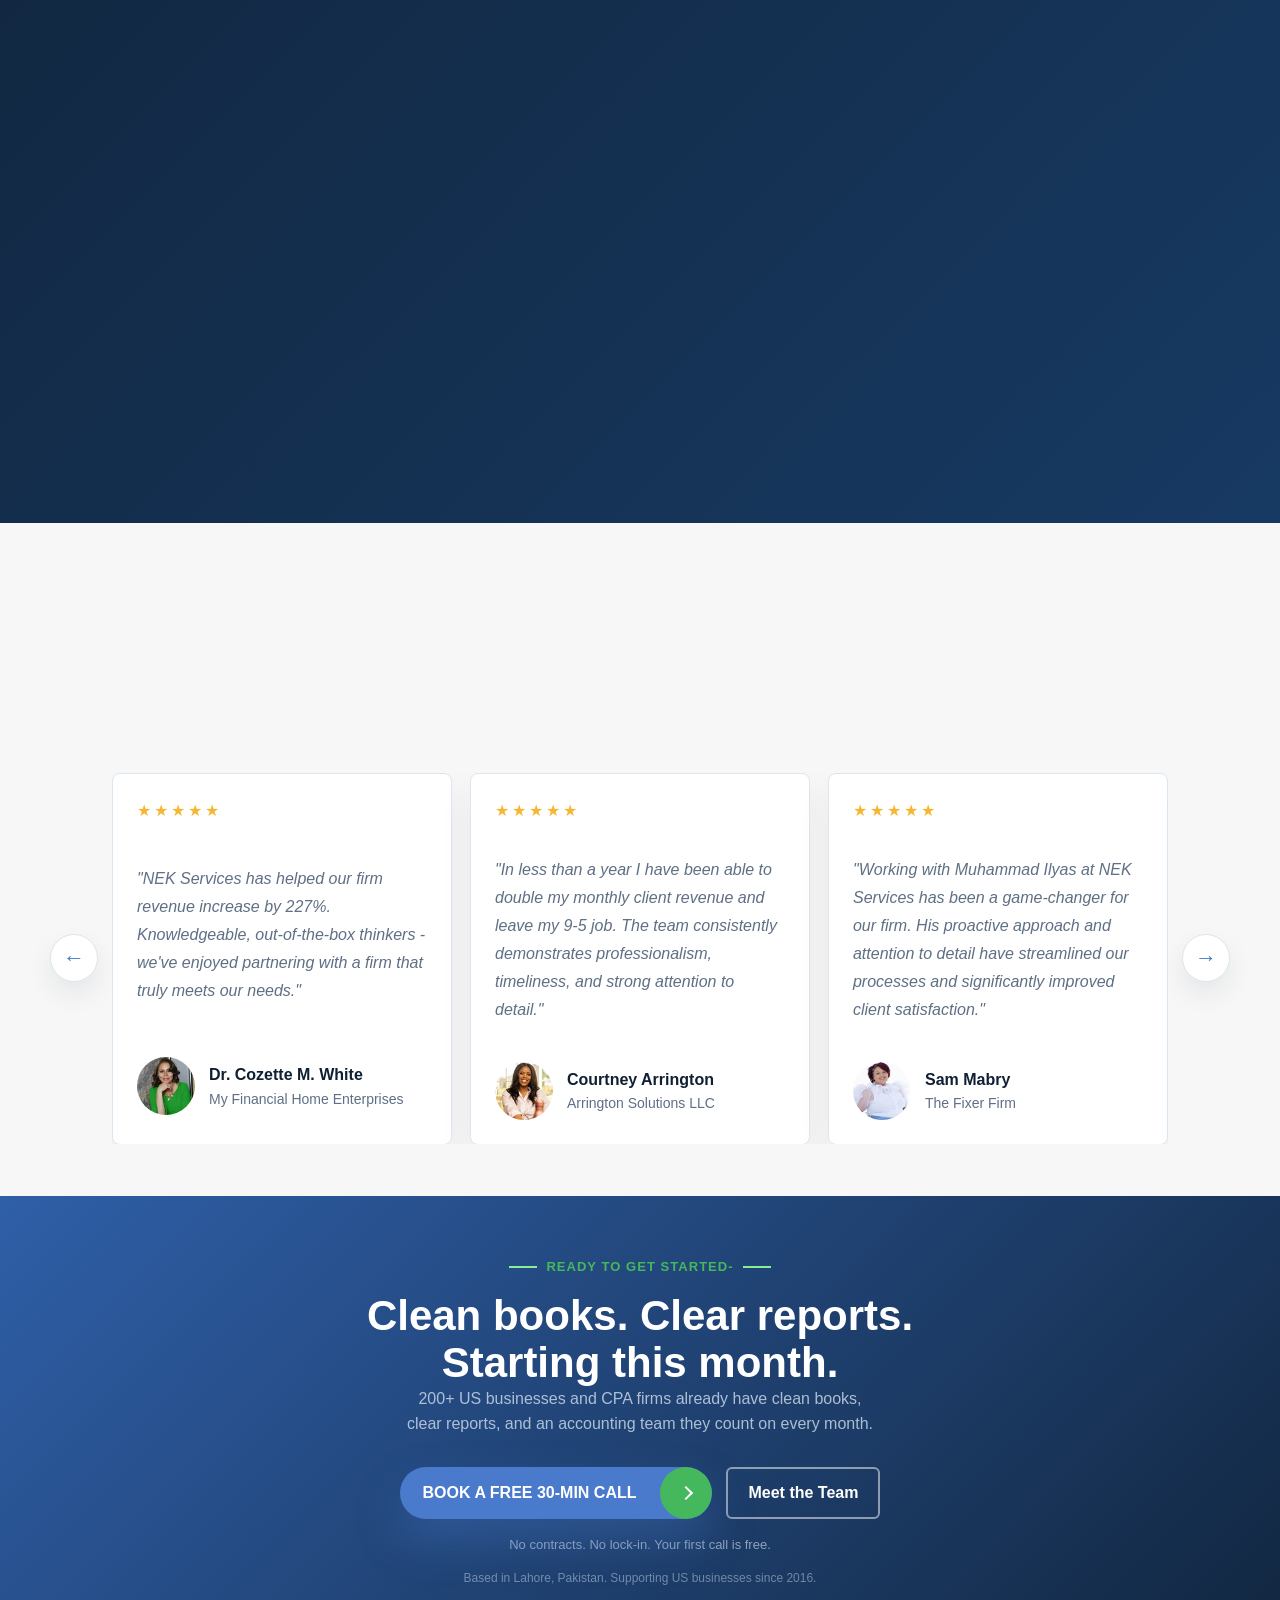
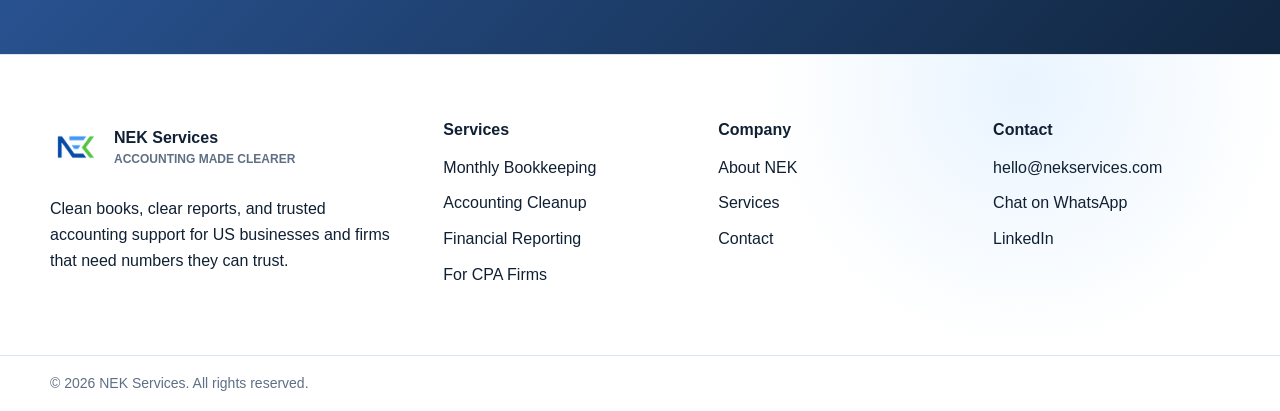
==== commit 2ee5c5d9: "Update nav logo to proper 64x64 transparent PNG Co-Authored-By: Claude Sonnet 4.6 <noreply@anthropic" ====
--- a/website/index.html
+++ b/website/index.html
@@ -40,7 +40,7 @@
   <header class="header">
     <nav class="container nav" aria-label="Main navigation">
       <a class="brand" href="index.html" aria-label="NEK Services home">
-        <img class="brand__logo" src="assets/logos/nek-logo.png?v=mark-2" alt="NEK Services">
+        <img class="brand__logo" src="assets/logos/nek-logo-64x64.png" alt="NEK Services">
         <span class="brand__text">NEK Services <span>Accounting made clearer</span></span>
       </a>
       <button class="menu-toggle" type="button" aria-label="Toggle navigation" aria-expanded="false" data-menu-toggle>
@@ -393,7 +393,7 @@
     <div class="container footer__main">
       <div>
         <a class="brand" href="index.html">
-          <img class="brand__logo" src="assets/logos/nek-logo.png?v=mark-2" alt="NEK Services">
+          <img class="brand__logo" src="assets/logos/nek-logo-64x64.png" alt="NEK Services">
           <span class="brand__text">NEK Services <span>Accounting made clearer</span></span>
         </a>
         <p>Clean books, clear reports, and trusted accounting support for US businesses and firms that need numbers they can trust.</p>
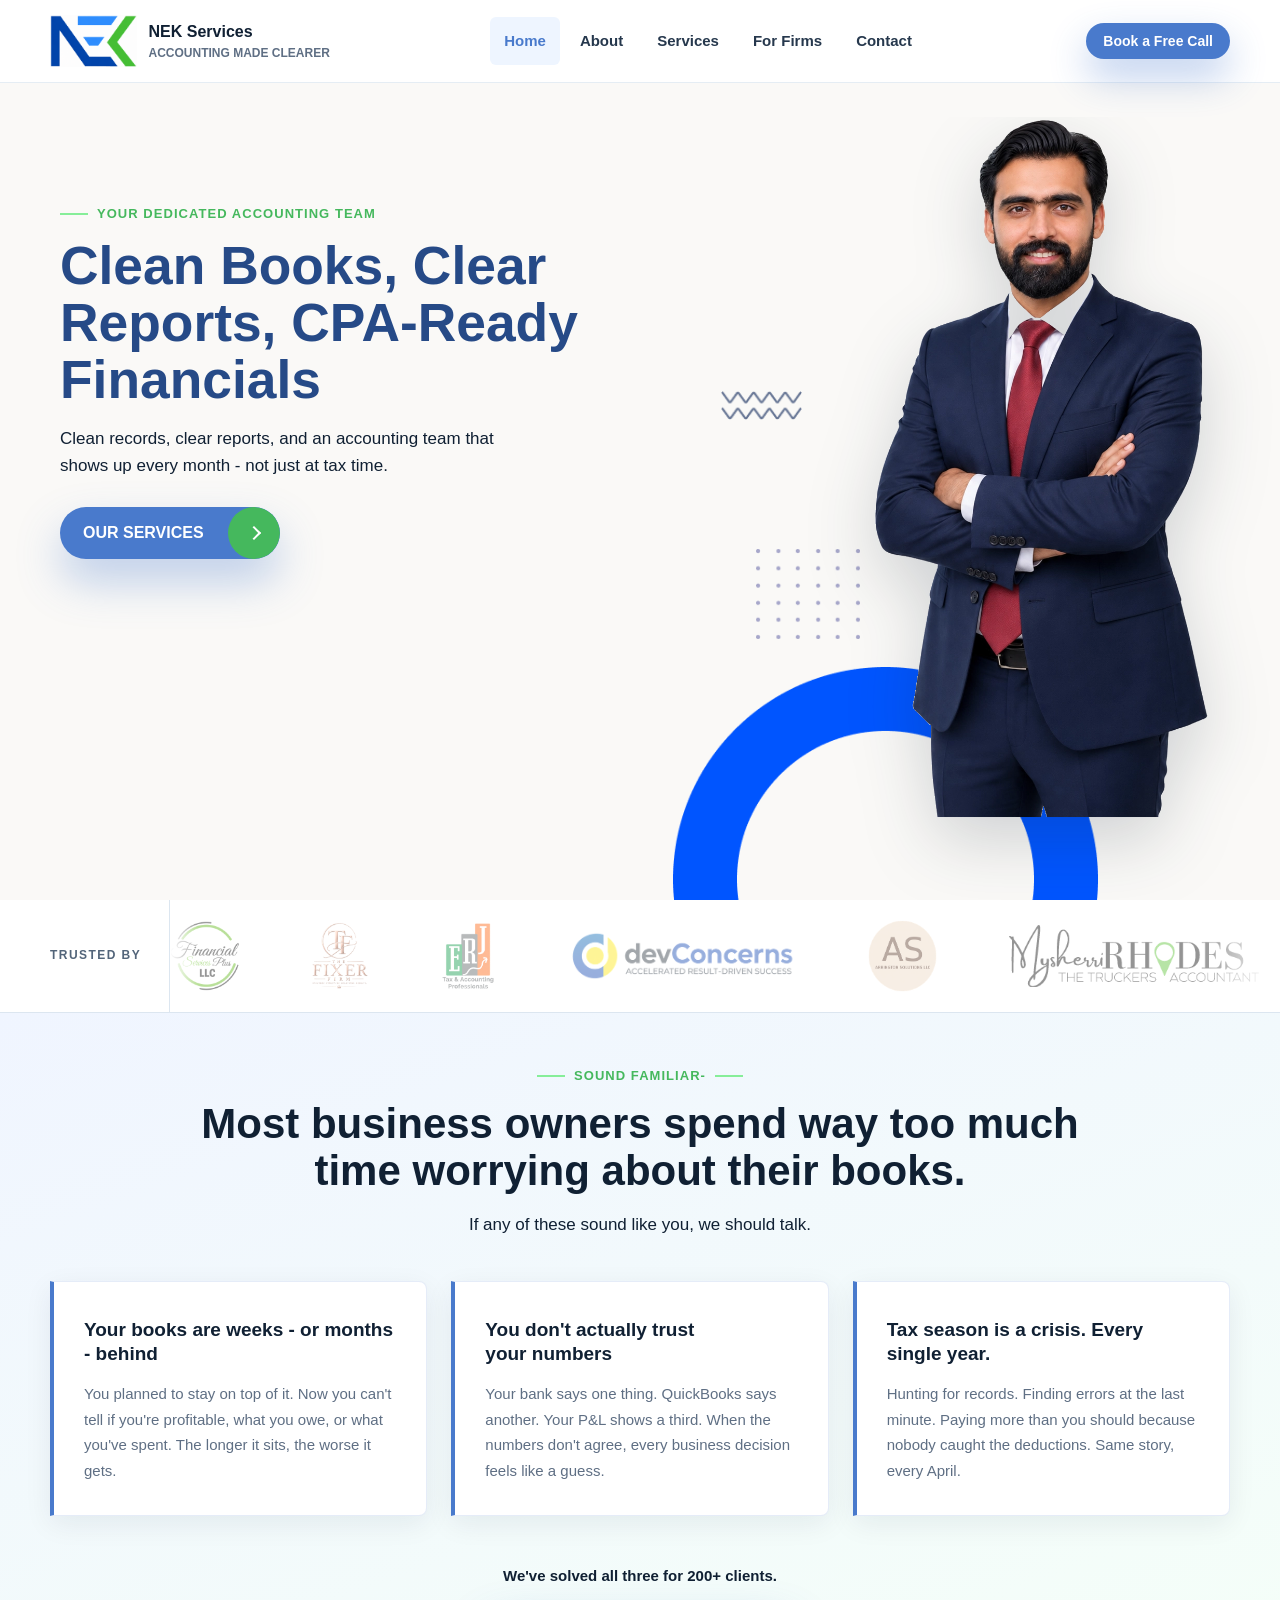
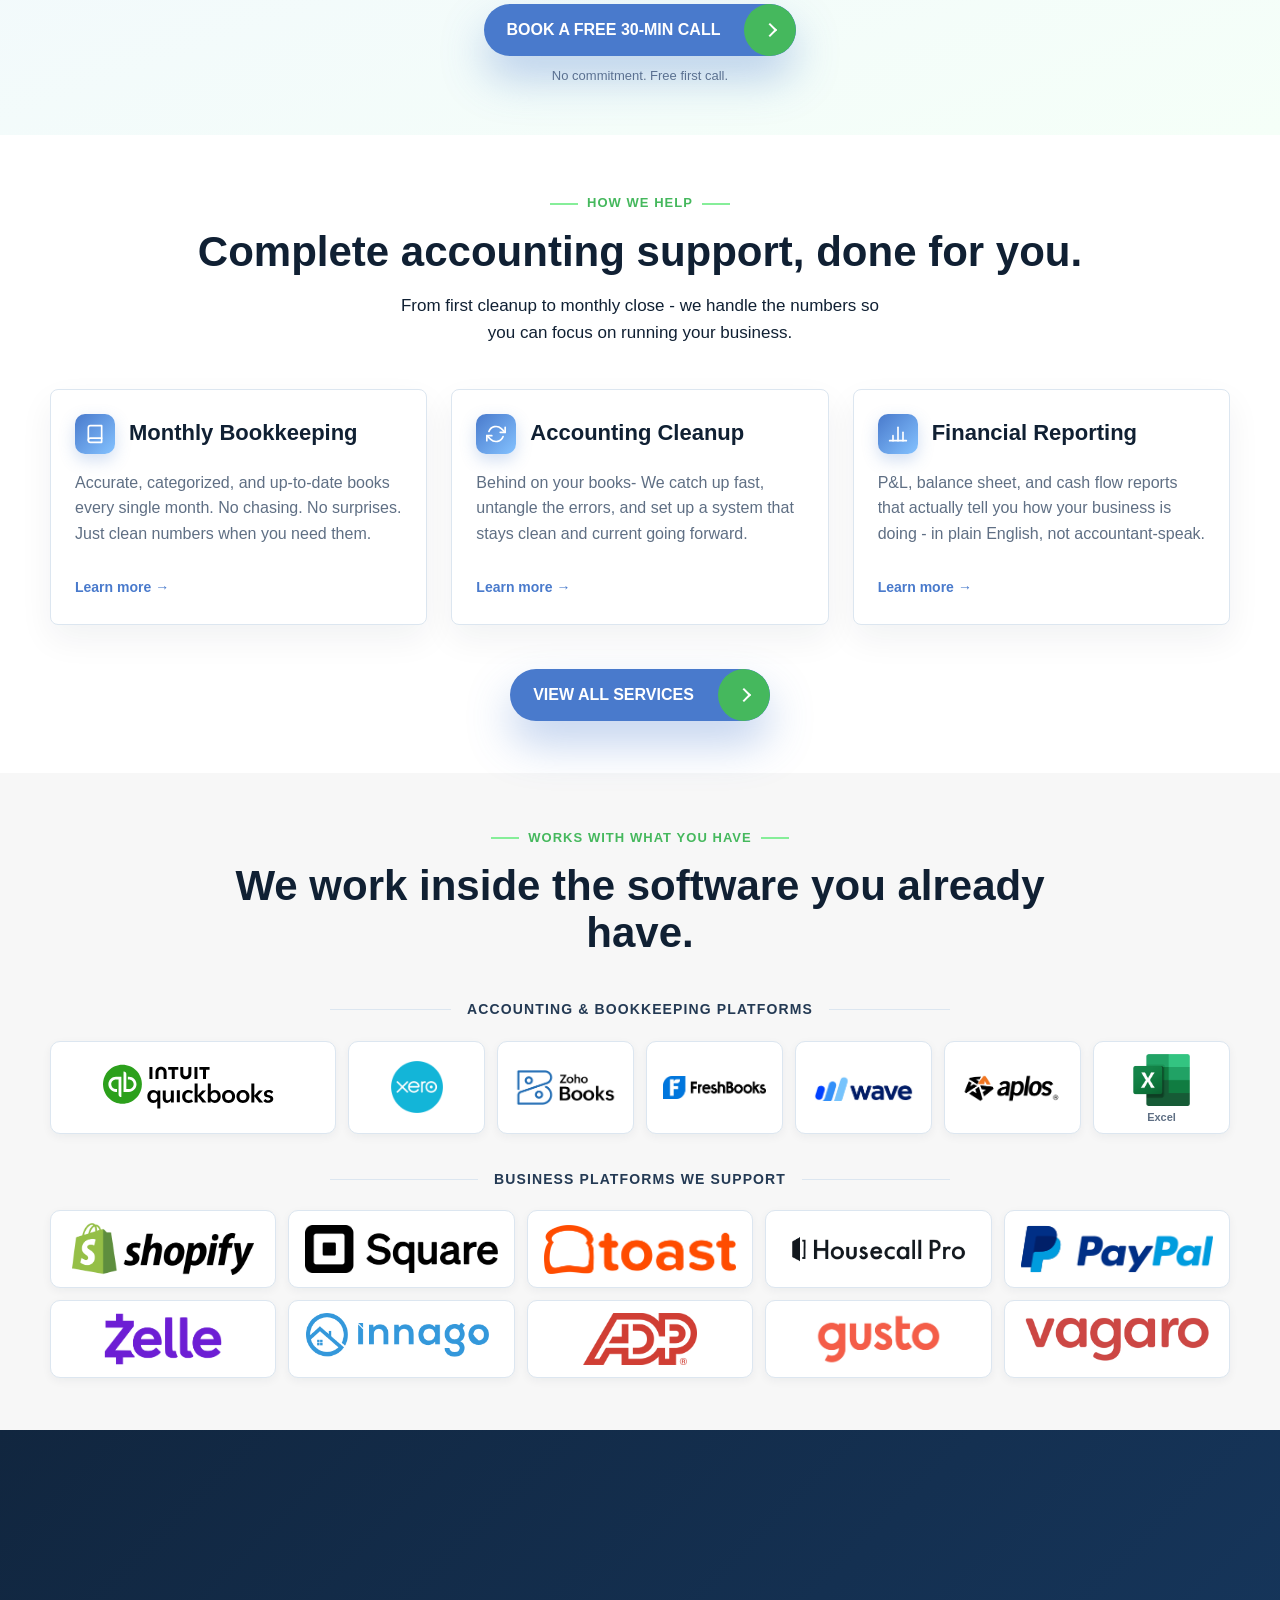
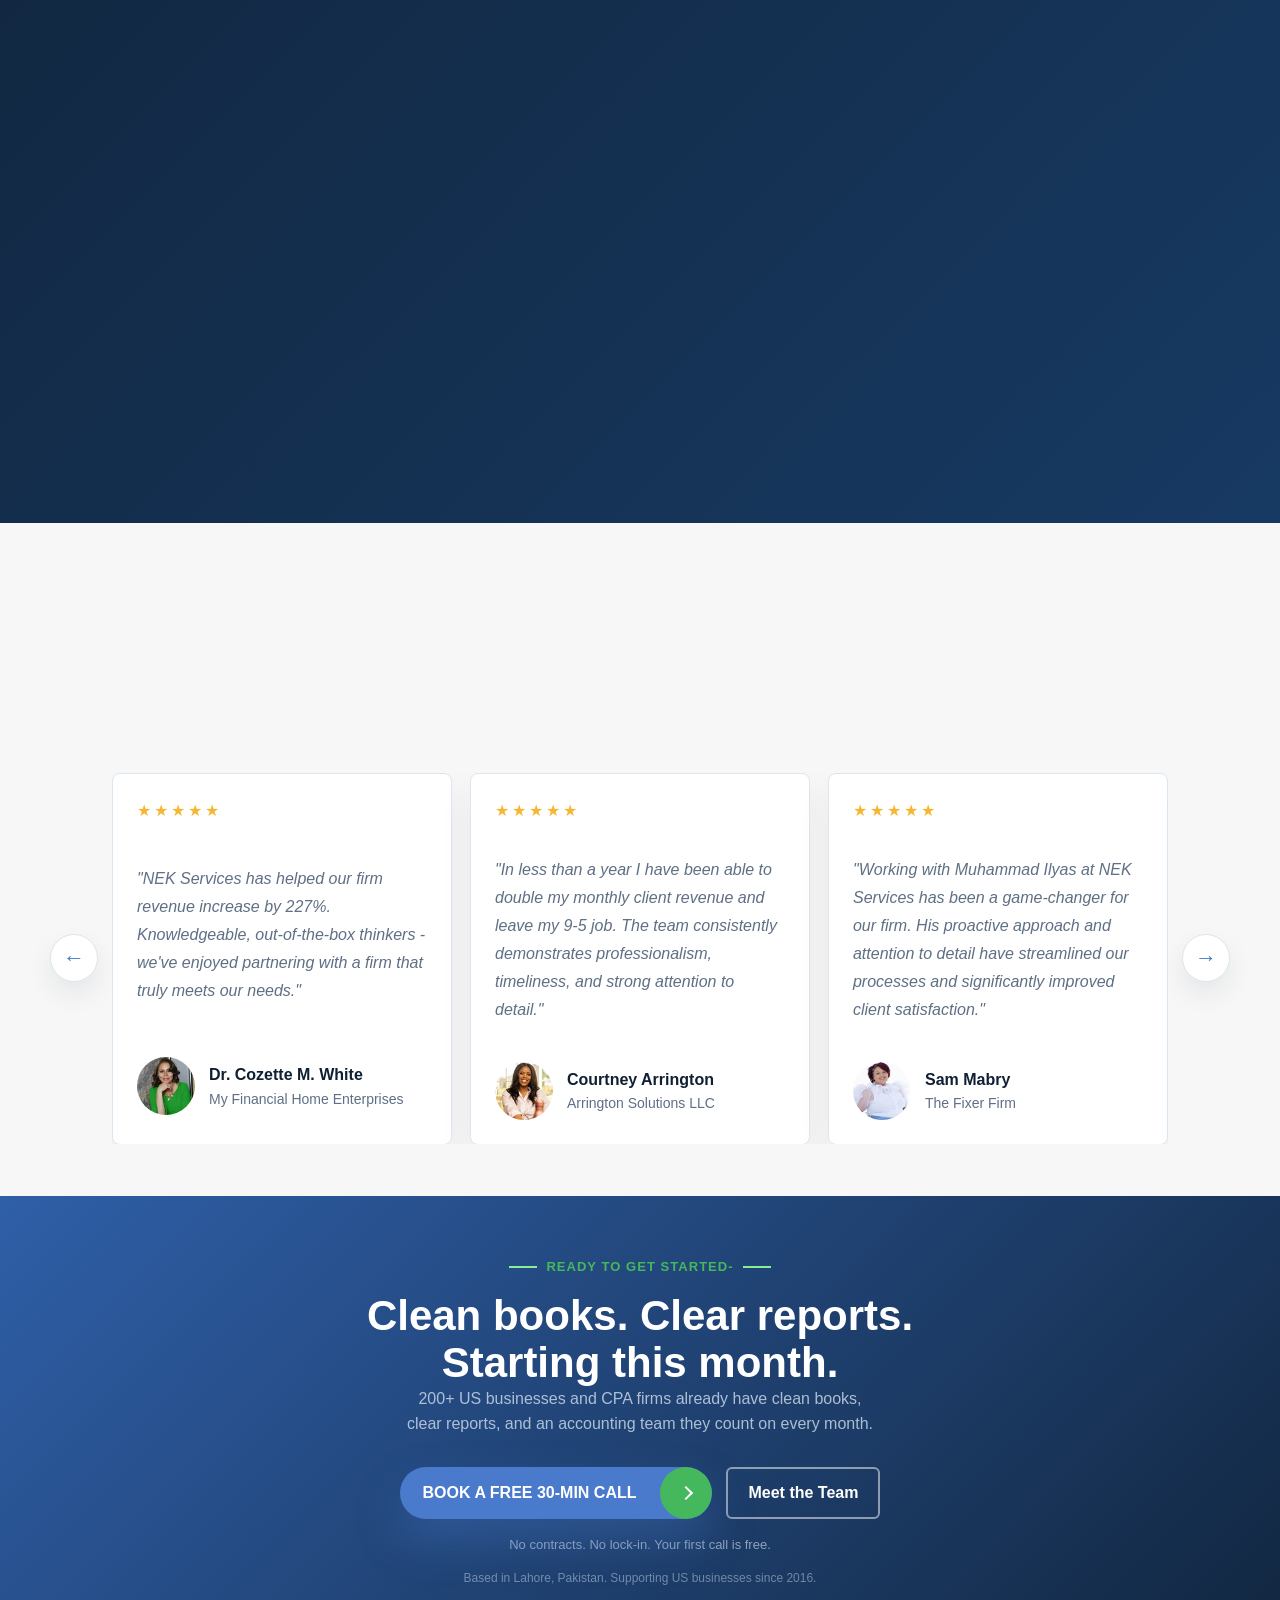
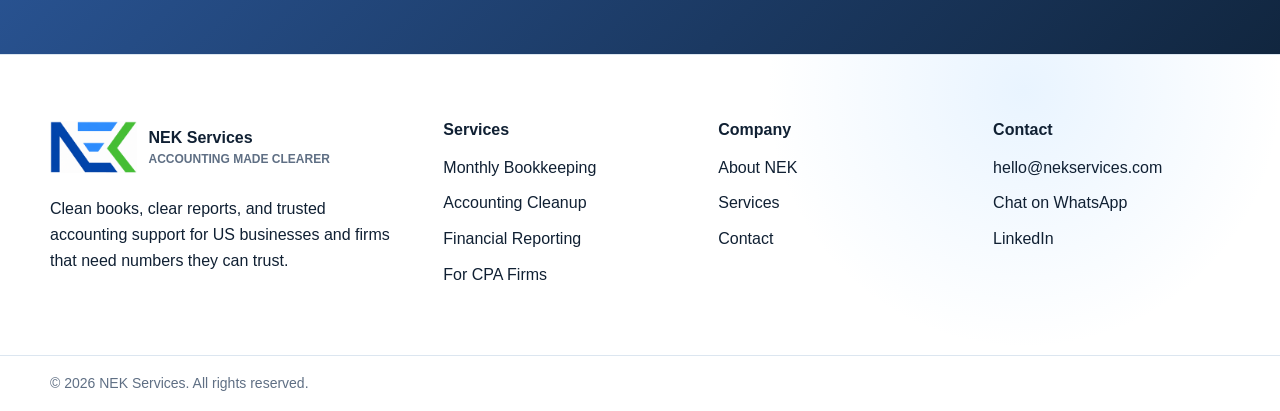
==== commit 05c024e1: "Revert nav logo to original nek-logo.png Co-Authored-By: Claude Sonnet 4.6 <noreply@anthropic.com>" ====
--- a/website/index.html
+++ b/website/index.html
@@ -40,7 +40,7 @@
   <header class="header">
     <nav class="container nav" aria-label="Main navigation">
       <a class="brand" href="index.html" aria-label="NEK Services home">
-        <img class="brand__logo" src="assets/logos/nek-logo-64x64.png" alt="NEK Services">
+        <img class="brand__logo" src="assets/logos/nek-logo.png?v=mark-2" alt="NEK Services">
         <span class="brand__text">NEK Services <span>Accounting made clearer</span></span>
       </a>
       <button class="menu-toggle" type="button" aria-label="Toggle navigation" aria-expanded="false" data-menu-toggle>
@@ -393,7 +393,7 @@
     <div class="container footer__main">
       <div>
         <a class="brand" href="index.html">
-          <img class="brand__logo" src="assets/logos/nek-logo-64x64.png" alt="NEK Services">
+          <img class="brand__logo" src="assets/logos/nek-logo.png?v=mark-2" alt="NEK Services">
           <span class="brand__text">NEK Services <span>Accounting made clearer</span></span>
         </a>
         <p>Clean books, clear reports, and trusted accounting support for US businesses and firms that need numbers they can trust.</p>
